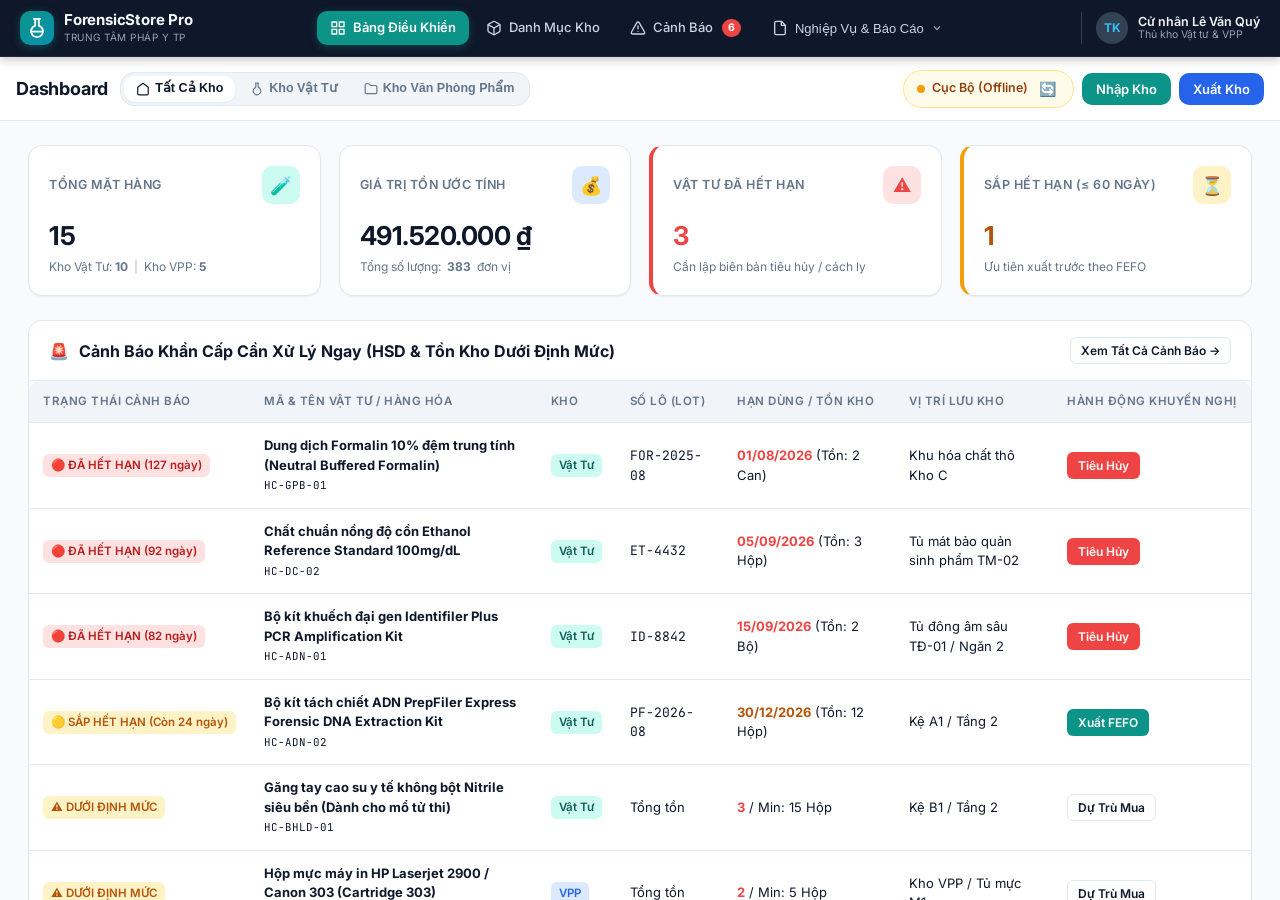
==== index.html @ a35d258b "Add files via upload" ====
<!DOCTYPE html>
<html lang="vi">
<head>
  <meta charset="UTF-8">
  <meta name="viewport" content="width=device-width, initial-scale=1.0, maximum-scale=1.0, user-scalable=no, viewport-fit=cover">
  <title>ForensicStore Pro - Quản Lý Kho Vật Tư & Kho Văn Phòng Phẩm | Trung Tâm Pháp Y</title>
  
  <!-- Google Fonts: Inter & JetBrains Mono -->
  <link rel="preconnect" href="https://fonts.googleapis.com">
  <link rel="preconnect" href="https://fonts.gstatic.com" crossorigin>
  <link href="https://fonts.googleapis.com/css2?family=Inter:wght@400;500;600;700&family=JetBrains+Mono:wght@400;500;600&display=swap" rel="stylesheet">
  
  <!-- Supabase Cloud SDK (Hỗ trợ đồng bộ đa thiết bị thời gian thực) -->
  <script src="https://cdn.jsdelivr.net/npm/@supabase/supabase-js@2"></script>

  <!-- CSS Stylesheet (Tự động nạp cả khi ở trong thư mục css/ hoặc để cùng cấp) -->
  <link rel="stylesheet" href="css/styles.css">
  <link rel="stylesheet" href="styles.css">
</head>
<body>

  <div class="app-container">
    <!-- SIDEBAR BACKDROP (MOBILE) -->
    <div class="sidebar-backdrop" id="sidebar-backdrop"></div>

    <!-- 1. TOP MASTER NAVIGATION BAR (HORIZONTAL PRO) -->
    <header class="master-topbar" id="master-topbar">
      <div class="topbar-inner">
        <!-- BRAND LOGO -->
        <div class="topbar-brand">
          <button type="button" class="mobile-menu-toggle" id="btn-toggle-sidebar" aria-label="Mở menu điều hướng">
            <svg width="22" height="22" viewBox="0 0 24 24" fill="none" stroke="currentColor" stroke-width="2.2" stroke-linecap="round" stroke-linejoin="round">
              <line x1="3" y1="12" x2="21" y2="12"></line>
              <line x1="3" y1="6" x2="21" y2="6"></line>
              <line x1="3" y1="18" x2="21" y2="18"></line>
            </svg>
          </button>
          <div class="topbar-logo-icon">
            <svg width="22" height="22" viewBox="0 0 24 24" fill="none" stroke="currentColor" stroke-width="2" stroke-linecap="round" stroke-linejoin="round">
              <path d="M10 2v7.31"></path>
              <path d="M14 9.3V1.99"></path>
              <path d="M8.5 2h7"></path>
              <path d="M14 9.3a6.5 6.5 0 1 1-4 0"></path>
              <path d="M5.52 16h12.96"></path>
            </svg>
          </div>
          <div class="topbar-brand-text">
            <h1>ForensicStore Pro</h1>
            <p>Trung Tâm Pháp Y TP</p>
          </div>
        </div>

        <!-- HORIZONTAL MAIN NAVIGATION WITH DROPDOWN -->
        <nav class="topbar-nav" id="app-sidebar">
          <div class="sidebar-header-mobile-only">
            <div class="sidebar-brand">
              <h1>ForensicStore Pro</h1>
              <p>Trung Tâm Pháp Y TP</p>
            </div>
            <button type="button" class="sidebar-close-btn" id="btn-close-sidebar" aria-label="Đóng menu">&times;</button>
          </div>

          <a class="nav-item active" data-view="dashboard">
            <svg width="16" height="16" viewBox="0 0 24 24" fill="none" stroke="currentColor" stroke-width="2" stroke-linecap="round" stroke-linejoin="round">
              <rect x="3" y="3" width="7" height="7"></rect>
              <rect x="14" y="3" width="7" height="7"></rect>
              <rect x="14" y="14" width="7" height="7"></rect>
              <rect x="3" y="14" width="7" height="7"></rect>
            </svg>
            <span>Bảng Điều Khiển</span>
          </a>

          <a class="nav-item" data-view="inventory">
            <svg width="16" height="16" viewBox="0 0 24 24" fill="none" stroke="currentColor" stroke-width="2" stroke-linecap="round" stroke-linejoin="round">
              <path d="M21 8a2 2 0 0 0-1-1.73l-7-4a2 2 0 0 0-2 0l-7 4A2 2 0 0 0 3 8v8a2 2 0 0 0 1 1.73l7 4a2 2 0 0 0 2 0l7-4A2 2 0 0 0 21 16Z"></path>
              <path d="m3.3 7 8.7 5 8.7-5"></path>
              <path d="M12 22V12"></path>
            </svg>
            <span>Danh Mục Kho</span>
          </a>

          <a class="nav-item" data-view="alerts">
            <svg width="16" height="16" viewBox="0 0 24 24" fill="none" stroke="currentColor" stroke-width="2" stroke-linecap="round" stroke-linejoin="round">
              <path d="m21.73 18-8-14a2 2 0 0 0-3.48 0l-8 14A2 2 0 0 0 4 21h16a2 2 0 0 0 1.73-3Z"></path>
              <line x1="12" y1="9" x2="12" y2="13"></line>
              <line x1="12" y1="17" x2="12.01" y2="17"></line>
            </svg>
            <span>Cảnh Báo</span>
            <span class="badge badge-danger" id="nav-alert-count">0</span>
          </a>

          <!-- DROPDOWN: NGHIỆP VỤ & BÁO CÁO -->
          <div class="nav-dropdown" id="nav-dropdown-more">
            <button type="button" class="nav-dropdown-toggle" id="btn-dropdown-more">
              <svg width="16" height="16" viewBox="0 0 24 24" fill="none" stroke="currentColor" stroke-width="2" stroke-linecap="round" stroke-linejoin="round">
                <path d="M14 2H6a2 2 0 0 0-2 2v16a2 2 0 0 0 2 2h12a2 2 0 0 0 2-2V8z"></path>
                <polyline points="14 2 14 8 20 8"></polyline>
              </svg>
              <span>Nghiệp Vụ & Báo Cáo</span>
              <svg width="12" height="12" viewBox="0 0 24 24" fill="none" stroke="currentColor" stroke-width="2.5" class="dropdown-chevron"><polyline points="6 9 12 15 18 9"></polyline></svg>
            </button>
            <div class="nav-dropdown-menu">
              <a class="nav-dropdown-item nav-item" data-view="transactions">
                <svg width="16" height="16" viewBox="0 0 24 24" fill="none" stroke="currentColor" stroke-width="2" stroke-linecap="round" stroke-linejoin="round">
                  <path d="M16 3h5v5"></path>
                  <path d="M8 3H3v5"></path>
                  <path d="M12 22v-8.3"></path>
                  <path d="M12 8V2"></path>
                  <path d="m21 3-7.5 7.5"></path>
                  <path d="m3 3 7.5 7.5"></path>
                </svg>
                <span>Lịch Sử Nhập / Xuất</span>
              </a>
              <a class="nav-dropdown-item nav-item" data-view="reports">
                <svg width="16" height="16" viewBox="0 0 24 24" fill="none" stroke="currentColor" stroke-width="2" stroke-linecap="round" stroke-linejoin="round">
                  <path d="M14 2H6a2 2 0 0 0-2 2v16a2 2 0 0 0 2 2h12a2 2 0 0 0 2-2V8z"></path>
                  <polyline points="14 2 14 8 20 8"></polyline>
                  <line x1="16" y1="13" x2="8" y2="13"></line>
                  <line x1="16" y1="17" x2="8" y2="17"></line>
                  <polyline points="10 9 9 9 8 9"></polyline>
                </svg>
                <span>Báo Cáo & In Thẻ Kho</span>
              </a>
              <div class="nav-dropdown-divider"></div>
              <a class="nav-dropdown-item nav-item" data-view="settings">
                <svg width="16" height="16" viewBox="0 0 24 24" fill="none" stroke="currentColor" stroke-width="2" stroke-linecap="round" stroke-linejoin="round">
                  <circle cx="12" cy="12" r="3"></circle>
                  <path d="M19.4 15a1.65 1.65 0 0 0 .33 1.82l.06.06a2 2 0 0 1 0 2.83 2 2 0 0 1-2.83 0l-.06-.06a1.65 1.65 0 0 0-1.82-.33 1.65 1.65 0 0 0-1 1.51V21a2 2 0 0 1-2 2 2 2 0 0 1-2-2v-.09A1.65 1.65 0 0 0 9 19.4a1.65 1.65 0 0 0-1.82.33l-.06.06a2 2 0 0 1-2.83 0 2 2 0 0 1 0-2.83l.06-.06a1.65 1.65 0 0 0 .33-1.82 1.65 1.65 0 0 0-1.51-1H3a2 2 0 0 1-2-2 2 2 0 0 1 2-2h.09A1.65 1.65 0 0 0 4.6 9a1.65 1.65 0 0 0-.33-1.82l-.06-.06a2 2 0 0 1 0-2.83 2 2 0 0 1 2.83 0l.06.06a1.65 1.65 0 0 0 1.82.33H9a1.65 1.65 0 0 0 1-1.51V3a2 2 0 0 1 2-2 2 2 0 0 1 2 2v.09a1.65 1.65 0 0 0 1 1.51 1.65 1.65 0 0 0 1.82-.33l.06-.06a2 2 0 0 1 2.83 0 2 2 0 0 1 0 2.83l-.06.06a1.65 1.65 0 0 0-.33 1.82V9a1.65 1.65 0 0 0 1.51 1H21a2 2 0 0 1 2 2 2 2 0 0 1-2 2h-.09a1.65 1.65 0 0 0-1.51 1z"></path>
                </svg>
                <span>Cài Đặt & CSDL</span>
              </a>
            </div>
          </div>
        </nav>

        <!-- USER PROFILE IN TOPBAR -->
        <div class="topbar-user-profile">
          <div class="user-avatar">TK</div>
          <div class="user-info">
            <div class="user-name" id="sidebar-user-name">Lê Văn Quý</div>
            <div class="user-role">Thủ kho Vật tư & VPP</div>
          </div>
        </div>
      </div>
    </header>

    <!-- 2. MAIN CONTENT WRAPPER -->
    <main class="main-wrapper">
      <!-- TOP ACTION BAR -->
      <header class="top-header">
        <div class="header-left">
          <div class="page-title-group">
            <h2 id="current-page-title">Dashboard</h2>
          </div>
        </div>

        <div class="warehouse-selector-tabs">
          <button class="wh-tab-btn active-all" id="wh-btn-all" data-wh="ALL">
            <svg width="14" height="14" viewBox="0 0 24 24" fill="none" stroke="currentColor" stroke-width="2"><path d="M3 9l9-7 9 7v11a2 2 0 0 1-2 2H5a2 2 0 0 1-2-2z"></path></svg>
            <span>Tất Cả Kho</span>
          </button>
          <button class="wh-tab-btn" id="wh-btn-chemical" data-wh="CHEMICAL">
            <svg width="14" height="14" viewBox="0 0 24 24" fill="none" stroke="currentColor" stroke-width="2"><path d="M10 2v7.31"></path><path d="M14 9.3V1.99"></path><path d="M8.5 2h7"></path><path d="M14 9.3a6.5 6.5 0 1 1-4 0"></path></svg>
            <span>Kho Vật Tư</span>
          </button>
          <button class="wh-tab-btn" id="wh-btn-office" data-wh="OFFICE">
            <svg width="14" height="14" viewBox="0 0 24 24" fill="none" stroke="currentColor" stroke-width="2"><path d="M4 20h16a2 2 0 0 0 2-2V8a2 2 0 0 0-2-2h-7.93a2 2 0 0 1-1.66-.9l-.82-1.2A2 2 0 0 0 7.93 3H4a2 2 0 0 0-2 2v13c0 1.1.9 2 2 2Z"></path></svg>
            <span>Kho Văn Phòng Phẩm</span>
          </button>
        </div>

        <div class="header-actions">
          <div class="cloud-status-badge status-offline" id="cloud-sync-status" title="Trạng thái kết nối đám mây (Click để đồng bộ ngay)">
            <span class="status-dot"></span>
            <span class="status-text" id="cloud-sync-text">Cục Bộ (Offline)</span>
            <button type="button" class="btn-sync-icon" id="btn-sync-now" title="Đồng bộ đám mây ngay">🔄</button>
          </div>
          <button class="btn btn-primary" id="btn-quick-stock-in">
            Nhập Kho
          </button>
          <button class="btn btn-secondary" id="btn-quick-stock-out">
            Xuất Kho
          </button>
        </div>
      </header>

      <!-- CONTENT BODY (SWITCHABLE VIEWS) -->
      <div class="content-body">

        <!-- 1. VIEW: DASHBOARD -->
        <section id="view-dashboard" class="view-panel">
          <!-- STATS GRID -->
          <div class="stats-grid">
            <div class="stat-card">
              <div class="stat-card-header">
                <span class="stat-card-title">Tổng Mặt Hàng</span>
                <div class="stat-icon teal">🧪</div>
              </div>
              <div class="stat-value" id="stat-total-items">0</div>
              <div class="stat-sub">
                <span>Kho Vật Tư: <strong id="stat-sub-chem">0</strong></span>
                <span style="opacity: 0.5;">|</span>
                <span>Kho VPP: <strong id="stat-sub-vpp">0</strong></span>
              </div>
            </div>

            <div class="stat-card">
              <div class="stat-card-header">
                <span class="stat-card-title">Giá Trị Tồn Ước Tính</span>
                <div class="stat-icon blue">💰</div>
              </div>
              <div class="stat-value" id="stat-total-value">0 đ</div>
              <div class="stat-sub">Tổng số lượng: <strong id="stat-total-qty">0</strong> đơn vị</div>
            </div>

            <div class="stat-card" style="border-left: 4px solid var(--danger);">
              <div class="stat-card-header">
                <span class="stat-card-title">Vật Tư Đã Hết Hạn</span>
                <div class="stat-icon red">⚠️</div>
              </div>
              <div class="stat-value" style="color: var(--danger);" id="stat-expired-count">0</div>
              <div class="stat-sub">Cần lập biên bản tiêu hủy / cách ly</div>
            </div>

            <div class="stat-card" style="border-left: 4px solid var(--warning);">
              <div class="stat-card-header">
                <span class="stat-card-title">Sắp Hết Hạn (&le; 60 ngày)</span>
                <div class="stat-icon amber">⏳</div>
              </div>
              <div class="stat-value" style="color: var(--warning-dark);" id="stat-expiring-count">0</div>
              <div class="stat-sub">Ưu tiên xuất trước theo FEFO</div>
            </div>
          </div>

          <!-- URGENT ALERTS SECTION -->
          <div class="card" id="dashboard-urgent-card">
            <div class="card-header">
              <h3 class="card-title">
                <span style="color: var(--danger);">🚨</span> Cảnh Báo Khẩn Cấp Cần Xử Lý Ngay (HSD & Tồn Kho Dưới Định Mức)
              </h3>
              <button class="btn btn-outline btn-sm" id="btn-view-all-alerts">Xem Tất Cả Cảnh Báo &rarr;</button>
            </div>
            <div class="card-body" style="padding: 0;">
              <div class="table-responsive">
                <table class="data-table">
                  <thead>
                    <tr>
                      <th>Trạng Thái Cảnh Báo</th>
                      <th>Mã & Tên Vật Tư / Hàng Hóa</th>
                      <th>Kho</th>
                      <th>Số Lô (Lot)</th>
                      <th>Hạn Dùng / Tồn Kho</th>
                      <th>Vị Trí Lưu Kho</th>
                      <th>Hành Động Khuyến Nghị</th>
                    </tr>
                  </thead>
                  <tbody id="dashboard-urgent-tbody">
                    <!-- Dynamic Urgent Items -->
                  </tbody>
                </table>
              </div>
            </div>
          </div>

          <!-- RECENT TRANSACTIONS & QUICK SHORTCUTS -->
          <div class="card">
            <div class="card-header">
              <h3 class="card-title">
                <span>📋</span> Giao Dịch Nhập / Xuất Gần Đây
              </h3>
              <button class="btn btn-outline btn-sm" id="btn-view-all-transactions">Xem Toàn Bộ Sổ Giao Dịch &rarr;</button>
            </div>
            <div class="card-body" style="padding: 0;">
              <div class="table-responsive">
                <table class="data-table">
                  <thead>
                    <tr>
                      <th>Số Phiếu</th>
                      <th>Loại</th>
                      <th>Ngày Thực Hiện</th>
                      <th>Kho</th>
                      <th>Đơn Vị Nhận / NCC</th>
                      <th>Mục Đích / Số Vụ Án</th>
                      <th class="text-right">Tổng Tiền</th>
                      <th class="text-center">Thao Tác</th>
                    </tr>
                  </thead>
                  <tbody id="dashboard-recent-tbody">
                    <!-- Dynamic Recent Transactions -->
                  </tbody>
                </table>
              </div>
            </div>
          </div>
        </section>

        <!-- 2. VIEW: INVENTORY MASTER CATALOG -->
        <section id="view-inventory" class="view-panel" style="display: none;">
          <div class="card">
            <div class="card-header">
              <div class="toolbar-left">
                <div class="search-box">
                  <span class="search-icon">🔍</span>
                  <input type="text" id="inventory-search" placeholder="Tìm theo tên vật tư, mã hàng hóa, số Lô, CAS...">
                </div>
                <select class="form-control" id="inventory-cat-filter">
                  <option value="ALL">-- Tất cả Phân loại --</option>
                </select>
                <select class="form-control" id="inventory-status-filter">
                  <option value="ALL">-- Tất cả Trạng thái --</option>
                  <option value="NORMAL">Bình thường</option>
                  <option value="EXPIRING">Sắp hết hạn (&le; 60 ngày)</option>
                  <option value="EXPIRED">Đã hết hạn</option>
                  <option value="LOW_STOCK">Dưới định mức tồn</option>
                </select>
              </div>
              <div class="toolbar-right">
                <button class="btn btn-primary" id="btn-add-item">
                  <svg width="16" height="16" viewBox="0 0 24 24" fill="none" stroke="currentColor" stroke-width="2"><line x1="12" y1="5" x2="12" y2="19"></line><line x1="5" y1="12" x2="19" y2="12"></line></svg>
                  + Thêm Mặt Hàng Mới
                </button>
              </div>
            </div>
            <div class="card-body" style="padding: 0;">
              <div class="table-responsive">
                <table class="data-table" id="inventory-table">
                  <thead>
                    <tr>
                      <th style="width: 4%;">STT</th>
                      <th style="width: 10%;">Mã VT</th>
                      <th style="width: 25%;">Tên Vật Tư / Hàng Hóa / Quy Cách</th>
                      <th style="width: 12%;">Phân Loại & Độc Hại</th>
                      <th style="width: 14%;">Điều Kiện Bảo Quản & Vị Trí</th>
                      <th style="width: 18%;">Chi Tiết Lô & Hạn Dùng</th>
                      <th style="width: 9%;" class="text-right">Tổng Tồn</th>
                      <th style="width: 8%;" class="text-center">Thao Tác</th>
                    </tr>
                  </thead>
                  <tbody id="inventory-tbody">
                    <!-- Dynamic Inventory rows -->
                  </tbody>
                </table>
              </div>
            </div>
          </div>
        </section>

        <!-- 3. VIEW: TRANSACTIONS (NHẬP / XUẤT) -->
        <section id="view-transactions" class="view-panel" style="display: none;">
          <div class="card">
            <div class="card-header">
              <div class="toolbar-left">
                <div class="search-box">
                  <span class="search-icon">🔍</span>
                  <input type="text" id="transactions-search" placeholder="Tìm theo số phiếu, tên khoa phòng, vụ án, người nhận...">
                </div>
                <select class="form-control" id="transactions-type-filter">
                  <option value="ALL">-- Tất cả Loại Phiếu --</option>
                  <option value="IN">Phiếu Nhập Kho (+)</option>
                  <option value="OUT">Phiếu Xuất Kho (-)</option>
                </select>
              </div>
              <div class="toolbar-right">
                <button class="btn btn-primary" id="btn-create-stock-in">+ Lập Phiếu Nhập Kho</button>
                <button class="btn btn-secondary" id="btn-create-stock-out">- Lập Phiếu Xuất Kho</button>
              </div>
            </div>
            <div class="card-body" style="padding: 0;">
              <div class="table-responsive">
                <table class="data-table">
                  <thead>
                    <tr>
                      <th>Số Chứng Từ</th>
                      <th>Loại Phiếu</th>
                      <th>Ngày Tháng</th>
                      <th>Kho</th>
                      <th>Đối Tác / Khoa Phòng Nhận</th>
                      <th>Diễn Giải / Vụ Án Giám Định</th>
                      <th>Người Giao / Nhận</th>
                      <th class="text-right">Tổng Tiền</th>
                      <th class="text-center">In / Thao Tác</th>
                    </tr>
                  </thead>
                  <tbody id="transactions-tbody">
                    <!-- Dynamic Transactions rows -->
                  </tbody>
                </table>
              </div>
            </div>
          </div>
        </section>

        <!-- 4. VIEW: ALERTS CENTER (CẢNH BÁO HSD & TỒN KHO) -->
        <section id="view-alerts" class="view-panel" style="display: none;">
          <div class="tab-nav">
            <button class="tab-btn active" data-alert-tab="expired">
              🔴 Vật Tư Đã Hết Hạn (<span id="alert-tab-count-expired">0</span>)
            </button>
            <button class="tab-btn" data-alert-tab="expiring">
              🟡 Sắp Hết Hạn Trong 60 Ngày (<span id="alert-tab-count-expiring">0</span>)
            </button>
            <button class="tab-btn" data-alert-tab="lowstock">
              ⚠️ Tồn Kho Dưới Định Mức (<span id="alert-tab-count-lowstock">0</span>)
            </button>
          </div>

          <div id="alert-tab-content-expired" class="alert-subpanel">
            <div class="card" style="border-top: 4px solid var(--danger);">
              <div class="card-header">
                <h3 class="card-title" style="color: var(--danger-dark);">
                  Danh Sách Vật Tư & Hàng Hóa ĐÃ QUÁ HẠN SỬ DỤNG
                </h3>
                <p style="font-size: 12.5px; color: var(--text-muted);">Tuyệt đối không dùng cho công tác giám định pháp y để tránh sai lệch kết quả. Cần cách ly và làm thủ tục tiêu hủy.</p>
              </div>
              <div class="card-body" style="padding: 0;">
                <div class="table-responsive">
                  <table class="data-table">
                    <thead>
                      <tr>
                        <th>Mã & Tên Vật Tư</th>
                        <th>Số Lô (Lot)</th>
                        <th>Hạn Sử Dụng</th>
                        <th>Quá Hạn</th>
                        <th class="text-right">Số Lượng</th>
                        <th>Vị Trí Bảo Quản</th>
                        <th>Biện Pháp Xử Lý</th>
                      </tr>
                    </thead>
                    <tbody id="alerts-expired-tbody"></tbody>
                  </table>
                </div>
              </div>
            </div>
          </div>

          <div id="alert-tab-content-expiring" class="alert-subpanel" style="display: none;">
            <div class="card" style="border-top: 4px solid var(--warning);">
              <div class="card-header">
                <h3 class="card-title" style="color: var(--warning-dark);">
                  Vật Tư & Hàng Hóa GẦN HẾT HẠN (Còn dưới 60 ngày)
                </h3>
                <p style="font-size: 12.5px; color: var(--text-muted);">Hệ thống khuyến nghị áp dụng phương pháp FEFO (First Expired, First Out) ưu tiên xuất cho các vụ án cần thực hiện ngay.</p>
              </div>
              <div class="card-body" style="padding: 0;">
                <div class="table-responsive">
                  <table class="data-table">
                    <thead>
                      <tr>
                        <th>Mã & Tên Vật Tư</th>
                        <th>Số Lô (Lot)</th>
                        <th>Hạn Sử Dụng</th>
                        <th>Thời Gian Còn Lại</th>
                        <th class="text-right">Số Lượng Còn</th>
                        <th>Đề Xuất FEFO</th>
                      </tr>
                    </thead>
                    <tbody id="alerts-expiring-tbody"></tbody>
                  </table>
                </div>
              </div>
            </div>
          </div>

          <div id="alert-tab-content-lowstock" class="alert-subpanel" style="display: none;">
            <div class="card" style="border-top: 4px solid var(--secondary);">
              <div class="card-header">
                <h3 class="card-title">
                  Vật Tư DƯỚI ĐỊNH MỨC TỒN AN TOÀN (Cần Mua Sắm Bổ Sung)
                </h3>
                <p style="font-size: 12.5px; color: var(--text-muted);">Danh sách mặt hàng cần đưa vào danh mục dự trù mua sắm định kỳ gửi Phòng Kế hoạch - Tài chính.</p>
              </div>
              <div class="card-body" style="padding: 0;">
                <div class="table-responsive">
                  <table class="data-table">
                    <thead>
                      <tr>
                        <th>Mã & Tên Vật Tư / Hàng Hóa</th>
                        <th>Kho</th>
                        <th class="text-right">Tồn Thực Tế</th>
                        <th class="text-right">Định Mức Tối Thiểu</th>
                        <th class="text-right">Số Lượng Thiếu Hụt</th>
                        <th>Đơn Vị Tính</th>
                        <th>Trạng Thái</th>
                      </tr>
                    </thead>
                    <tbody id="alerts-lowstock-tbody"></tbody>
                  </table>
                </div>
              </div>
            </div>
          </div>
        </section>

        <!-- 5. VIEW: REPORTS & STOCK CARD -->
        <section id="view-reports" class="view-panel" style="display: none;">
          <!-- REPORT SUB-NAVIGATION TABS -->
          <div class="view-subnav" style="display: flex; gap: 8px; margin-bottom: 16px; border-bottom: 2px solid var(--border); padding-bottom: 8px; flex-wrap: wrap;">
            <button type="button" class="btn btn-sm btn-primary report-tab-btn active" data-report-tab="xnt" id="tab-btn-report-xnt">
              📊 Báo Cáo Xuất - Nhập - Tồn
            </button>
            <button type="button" class="btn btn-sm btn-outline report-tab-btn" data-report-tab="monthly-out" id="tab-btn-report-out">
              📤 Báo Cáo Xuất Kho / Cấp Phát Khoa Phòng Theo Tháng
            </button>
            <button type="button" class="btn btn-sm btn-outline report-tab-btn" data-report-tab="monthly-in" id="tab-btn-report-in">
              📥 Báo Cáo Bảng Kê Nhập Kho Theo Tháng
            </button>
          </div>

          <!-- TAB 1: BÁO CÁO XUẤT - NHẬP - TỒN -->
          <div class="report-tab-content" id="report-content-xnt">
            <div class="card">
              <div class="card-header" style="display: flex; flex-wrap: wrap; gap: 12px; justify-content: space-between; align-items: center;">
                <h3 class="card-title">📊 Báo Cáo Tổng Hợp Xuất - Nhập - Tồn Kho</h3>
                <div class="toolbar-right" style="display: flex; flex-wrap: wrap; gap: 8px; align-items: center;">
                  <div style="display: flex; align-items: center; gap: 6px;">
                    <label style="font-size: 12.5px; font-weight: 600;">Từ ngày:</label>
                    <input type="date" class="form-control" id="report-from-date" style="min-width: 130px;">
                    <label style="font-size: 12.5px; font-weight: 600;">Đến ngày:</label>
                    <input type="date" class="form-control" id="report-to-date" style="min-width: 130px;">
                    <button class="btn btn-outline btn-sm" id="btn-filter-report">🔍 Lọc</button>
                  </div>
                  <button class="btn btn-primary btn-sm" id="btn-print-inventory-report">🖨️ In Báo Cáo A4</button>
                  <button class="btn btn-outline btn-sm" id="btn-export-inventory-excel">📥 Xuất Excel</button>
                </div>
              </div>
              <div class="card-body" style="padding: 0;">
                <div class="table-responsive">
                  <table class="data-table" id="report-xnt-table">
                    <thead>
                      <tr>
                        <th>STT</th>
                        <th>Mã VT</th>
                        <th>Tên Vật Tư / Hàng Hóa</th>
                        <th class="text-center">ĐVT</th>
                        <th class="text-right">Tồn Đầu Kỳ</th>
                        <th class="text-right">Nhập Trong Kỳ</th>
                        <th class="text-right">Xuất Trong Kỳ</th>
                        <th class="text-right font-bold">Tồn Cuối Kỳ</th>
                        <th class="text-right">Đơn Giá TB</th>
                        <th class="text-right font-bold">Thành Tiền Cuối</th>
                      </tr>
                    </thead>
                    <tbody id="report-xnt-tbody"></tbody>
                  </table>
                </div>
              </div>
            </div>

            <!-- DEPARTMENT USAGE BREAKDOWN -->
            <div class="card" style="margin-top: 20px;">
              <div class="card-header" style="display: flex; justify-content: space-between; align-items: center;">
                <h3 class="card-title">🏢 Thống Kê Tổng Quát Cấp Phát Theo Khoa / Phòng</h3>
                <button class="btn btn-outline btn-sm" id="btn-export-dept-excel">📥 Xuất Excel</button>
              </div>
              <div class="card-body" style="padding: 0;">
                <div class="table-responsive">
                  <table class="data-table">
                    <thead>
                      <tr>
                        <th>STT</th>
                        <th>Tên Khoa / Phòng Ban Thụ Hưởng</th>
                        <th>Mã Khoa</th>
                        <th>Số Lượt Xuất</th>
                        <th>Các Hạng Mục Chủ Yếu</th>
                        <th class="text-right font-bold">Tổng Giá Trị Đã Cấp Phát</th>
                      </tr>
                    </thead>
                    <tbody id="report-dept-tbody"></tbody>
                  </table>
                </div>
              </div>
            </div>
          </div>

          <!-- TAB 2: BÁO CÁO XUẤT KHO / CẤP PHÁT KHOA PHÒNG THEO THÁNG -->
          <div class="report-tab-content" id="report-content-monthly-out" style="display: none;">
            <div class="card">
              <div class="card-header" style="display: flex; flex-wrap: wrap; gap: 12px; justify-content: space-between; align-items: center;">
                <div>
                  <h3 class="card-title">📤 Báo Cáo Tổng Hợp Cấp Phát Vật Tư & VPP Cho Khoa / Phòng Theo Tháng</h3>
                  <p style="font-size: 12px; color: var(--text-muted); margin-top: 3px;">Tổng hợp số lượng vật tư / văn phòng phẩm từng Khoa/Phòng đã nhận trong tháng theo chuẩn mẫu Phiếu Xuất.</p>
                </div>
                <div class="toolbar-right" style="display: flex; flex-wrap: wrap; gap: 8px; align-items: center;">
                  <button class="btn btn-primary btn-sm" id="btn-print-monthly-out">🖨️ In Báo Cáo Cấp Phát A4</button>
                  <button class="btn btn-outline btn-sm" id="btn-export-monthly-out-excel">📥 Xuất File Excel</button>
                </div>
              </div>
              <div class="card-body" style="background: var(--bg-alt); border-bottom: 1px solid var(--border); padding: 12px 16px;">
                <div style="display: flex; flex-wrap: wrap; gap: 12px; align-items: center;">
                  <div style="display: flex; align-items: center; gap: 6px;">
                    <label style="font-size: 12.5px; font-weight: 700; color: var(--text-main);">Khoa / Phòng Nhận:</label>
                    <select class="form-control" id="report-out-department" style="min-width: 220px; font-weight: 600;">
                      <option value="ALL">-- Tất Cả Khoa / Phòng Ban --</option>
                    </select>
                  </div>
                  <div style="display: flex; align-items: center; gap: 6px;">
                    <label style="font-size: 12.5px; font-weight: 700; color: var(--text-main);">Chọn Tháng:</label>
                    <input type="month" class="form-control" id="report-out-month" style="width: 150px; font-weight: 600;">
                  </div>
                  <div style="display: flex; align-items: center; gap: 6px;">
                    <label style="font-size: 12px; color: var(--text-muted);">Hoặc từ:</label>
                    <input type="date" class="form-control" id="report-out-from-date" style="width: 130px;">
                    <label style="font-size: 12px; color: var(--text-muted);">đến:</label>
                    <input type="date" class="form-control" id="report-out-to-date" style="width: 130px;">
                  </div>
                  <button class="btn btn-primary btn-sm" id="btn-filter-monthly-out" style="padding: 6px 16px;">🔍 Xem Báo Cáo</button>
                </div>
              </div>
              <div class="card-body" style="padding: 0;">
                <div class="table-responsive">
                  <table class="data-table" id="table-monthly-out-report">
                    <thead>
                      <tr>
                        <th style="width: 6%; text-align: center;">STT</th>
                        <th style="width: 36%;">Tên Vật Tư / Hàng Hóa</th>
                        <th style="width: 10%; text-align: center;">ĐVT</th>
                        <th style="width: 14%; text-align: center;">Tổng Số Lượng Nhận</th>
                        <th style="width: 16%;">Khoa / Phòng Nhận</th>
                        <th style="width: 18%;">Chi Tiết Đợt Nhận / Ghi Chú</th>
                      </tr>
                    </thead>
                    <tbody id="report-monthly-out-tbody">
                      <!-- Dynamic rows -->
                    </tbody>
                  </table>
                </div>
              </div>
            </div>
          </div>

          <!-- TAB 3: BÁO CÁO BẢNG KÊ CHI TIẾT HÀNG NHẬP KHO THEO THÁNG -->
          <div class="report-tab-content" id="report-content-monthly-in" style="display: none;">
            <div class="card">
              <div class="card-header" style="display: flex; flex-wrap: wrap; gap: 12px; justify-content: space-between; align-items: center;">
                <div>
                  <h3 class="card-title">📥 Báo Cáo Bảng Kê Chi Tiết Hàng Hóa Nhập Kho Theo Tháng</h3>
                  <p style="font-size: 12px; color: var(--text-muted); margin-top: 3px;">Liệt kê chi tiết toàn bộ các mặt hàng đã nhập trong tháng, số hóa đơn, ngày nhập, nhà cung cấp theo chuẩn Phiếu Nhập.</p>
                </div>
                <div class="toolbar-right" style="display: flex; flex-wrap: wrap; gap: 8px; align-items: center;">
                  <button class="btn btn-primary btn-sm" id="btn-print-monthly-in">🖨️ In Báo Cáo Nhập A4</button>
                  <button class="btn btn-outline btn-sm" id="btn-export-monthly-in-excel">📥 Xuất File Excel</button>
                </div>
              </div>
              <div class="card-body" style="background: var(--bg-alt); border-bottom: 1px solid var(--border); padding: 12px 16px;">
                <div style="display: flex; flex-wrap: wrap; gap: 12px; align-items: center;">
                  <div style="display: flex; align-items: center; gap: 6px;">
                    <label style="font-size: 12.5px; font-weight: 700; color: var(--text-main);">Chọn Tháng:</label>
                    <input type="month" class="form-control" id="report-in-month" style="width: 150px; font-weight: 600;">
                  </div>
                  <div style="display: flex; align-items: center; gap: 6px;">
                    <label style="font-size: 12px; color: var(--text-muted);">Hoặc từ:</label>
                    <input type="date" class="form-control" id="report-in-from-date" style="width: 130px;">
                    <label style="font-size: 12px; color: var(--text-muted);">đến:</label>
                    <input type="date" class="form-control" id="report-in-to-date" style="width: 130px;">
                  </div>
                  <div style="display: flex; align-items: center; gap: 6px;">
                    <label style="font-size: 12.5px; font-weight: 700; color: var(--text-main);">Nhà Cung Cấp:</label>
                    <input type="text" class="form-control" id="report-in-supplier" placeholder="Tất cả hoặc gõ tìm NCC..." style="width: 180px;">
                  </div>
                  <button class="btn btn-primary btn-sm" id="btn-filter-monthly-in" style="padding: 6px 16px;">🔍 Xem Bảng Kê</button>
                </div>
              </div>
              <div class="card-body" style="padding: 0;">
                <div class="table-responsive">
                  <table class="data-table" id="table-monthly-in-report">
                    <thead>
                      <tr>
                        <th style="width: 5%; text-align: center;">STT</th>
                        <th style="width: 10%;">Ngày Nhập</th>
                        <th style="width: 11%;">Số Phiếu / Số HĐ</th>
                        <th style="width: 14%;">Nhà Cung Cấp</th>
                        <th style="width: 23%;">Tên Mặt Hàng / Vật Tư</th>
                        <th style="width: 11%;">Số Lô / HSD</th>
                        <th style="width: 6%; text-align: center;">ĐVT</th>
                        <th style="width: 6%; text-align: center;">Số Lượng</th>
                        <th style="width: 7%; text-align: right;">Đơn Giá</th>
                        <th style="width: 7%; text-align: right;">Thành Tiền</th>
                      </tr>
                    </thead>
                    <tbody id="report-monthly-in-tbody">
                      <!-- Dynamic rows -->
                    </tbody>
                  </table>
                </div>
              </div>
            </div>
          </div>
        </section>

        <!-- 6. VIEW: SETTINGS & DATABASE BACKUP -->
        <section id="view-settings" class="view-panel" style="display: none;">
          <div class="form-grid">
            <!-- AGENCY SETTINGS -->
            <div class="card">
              <div class="card-header">
                <h3 class="card-title">🏛️ Thông Tin Cơ Quan & Cán Bộ Phụ Trách</h3>
              </div>
              <div class="card-body">
                <form id="form-settings" class="form-grid" style="grid-template-columns: 1fr; gap: 14px;">
                  <div class="form-group">
                    <label class="form-label">Cơ quan chủ quản cấp trên:</label>
                    <input type="text" class="form-control" id="set-parent-org" value="SỞ Y TẾ THÀNH PHỐ HỒ CHÍ MINH">
                  </div>
                  <div class="form-group">
                    <label class="form-label">Tên Cơ quan / Đơn vị:</label>
                    <input type="text" class="form-control" id="set-org-name">
                  </div>
                  <div class="form-group">
                    <label class="form-label">Địa chỉ trụ sở:</label>
                    <input type="text" class="form-control" id="set-org-address">
                  </div>
                  <div class="form-group">
                    <label class="form-label">Số điện thoại liên hệ:</label>
                    <input type="text" class="form-control" id="set-org-phone">
                  </div>
                  <div class="form-grid" style="gap: 12px;">
                    <div class="form-group">
                      <label class="form-label">Họ tên Thủ kho:</label>
                      <input type="text" class="form-control" id="set-storekeeper" value="Cử nhân Lê Văn Quý">
                    </div>
                    <div class="form-group">
                      <label class="form-label">Trưởng phòng Tổ chức - Hành chính - Quản trị:</label>
                      <input type="text" class="form-control" id="set-head-admin" placeholder="Để trống để ký và ghi tay">
                    </div>
                  </div>
                  <div class="form-group">
                    <label class="form-label">Giám đốc Trung tâm Pháp y:</label>
                    <input type="text" class="form-control" id="set-manager-name" placeholder="Để trống để ký và ghi tay">
                  </div>
                  <button type="submit" class="btn btn-primary" style="margin-top: 8px;">💾 Lưu Thông Tin Cơ Quan</button>
                </form>
              </div>
            </div>

            <!-- BACKUP & RESTORE DATABASE -->
            <div class="card">
              <div class="card-header">
                <h3 class="card-title">🛡️ Sao Lưu & An Toàn Cơ Sở Dữ Liệu</h3>
              </div>
              <div class="card-body" style="display: flex; flex-direction: column; gap: 20px;">
                <div style="background: var(--bg-alt); padding: 16px; border-radius: var(--radius-md); border: 1px solid var(--border);">
                  <h4 style="font-size: 14px; font-weight: 700; margin-bottom: 6px;">📥 Sao Lưu Dữ Liệu Ra File (Backup JSON)</h4>
                  <p style="font-size: 12.5px; color: var(--text-muted); margin-bottom: 12px;">
                    Tải về toàn bộ cơ sở dữ liệu kho, danh mục, số lô, lịch sử nhập xuất để lưu trữ định kỳ hoặc chuyển sang máy tính khác.
                  </p>
                  <button class="btn btn-primary" id="btn-export-backup-json">
                    💾 Tải File Sao Lưu (.json)
                  </button>
                </div>

                <div style="background: var(--bg-alt); padding: 16px; border-radius: var(--radius-md); border: 1px solid var(--border);">
                  <h4 style="font-size: 14px; font-weight: 700; margin-bottom: 6px;">📤 Khôi Phục Dữ Liệu Từ File (Restore JSON)</h4>
                  <p style="font-size: 12.5px; color: var(--text-muted); margin-bottom: 12px;">
                    Chọn file sao lưu `.json` đã lưu trước đó để phục hồi lại toàn bộ cơ sở dữ liệu.
                  </p>
                  <input type="file" id="file-restore-db" accept=".json" style="display: none;">
                  <button class="btn btn-outline" id="btn-trigger-restore">
                    📂 Chọn File Khôi Phục
                  </button>
                </div>

                <div style="border-top: 1px dashed var(--border); padding-top: 16px;">
                  <h4 style="font-size: 14px; font-weight: 700; color: var(--danger); margin-bottom: 6px;">⚠️ Khôi Phục Dữ Liệu Mẫu Pháp Y Gốc</h4>
                  <p style="font-size: 12px; color: var(--text-muted); margin-bottom: 10px;">
                    Nạp lại bộ dữ liệu mẫu chuẩn ngành Pháp y (Kit ADN, que test ma túy, Formalin, VPP...).
                  </p>
                  <button class="btn btn-danger btn-sm" id="btn-reset-sample-data">
                    🔄 Nạp Lại Dữ Liệu Mẫu
                  </button>
                </div>
              </div>
            </div>

            <!-- CLOUD DATABASE (SUPABASE) CONFIG -->
            <div class="card col-span-2">
              <div class="card-header" style="display: flex; justify-content: space-between; align-items: center;">
                <h3 class="card-title">☁️ Kết Nối Cơ Sở Dữ Liệu Đám Mây (Supabase Cloud Sync)</h3>
                <span class="cloud-status-badge status-offline" id="settings-cloud-badge">
                  <span class="status-dot"></span>
                  <span class="status-text">Chế độ Cục bộ (Offline)</span>
                </span>
              </div>
              <div class="card-body" style="display: flex; flex-direction: column; gap: 16px;">
                <p style="font-size: 13px; color: var(--text-muted); line-height: 1.5; margin: 0;">
                  Khi kết nối Đám mây Supabase (miễn phí), mọi thao tác lập phiếu, nhập/xuất kho từ máy tính cơ quan, máy ở nhà hoặc điện thoại sẽ được tự động đồng bộ tức thì theo thời gian thực mà không cần copy file thủ công.
                </p>

                <!-- QUICK SYNC PASTE BOX FOR MOBILE & OTHER DEVICES -->
                <div style="background: #f0fdf4; border: 1.5px dashed #10b981; border-radius: 8px; padding: 14px; display: flex; flex-direction: column; gap: 8px;">
                  <div style="font-weight: 700; font-size: 13.5px; color: #065f46; display: flex; align-items: center; gap: 6px;">
                    <span>⚡ KẾT NỐI NHANH 1-CHẠM (Dành Cho Điện Thoại / Máy Mới):</span>
                  </div>
                  <div style="font-size: 12px; color: #047857;">
                    Dán toàn bộ đường link chia sẻ từ máy tính gửi qua Zalo vào ô bên dưới rồi bấm <strong>"Kích Hoạt Ngay"</strong>:
                  </div>
                  <div style="display: flex; gap: 8px;">
                    <input type="text" class="form-control" id="input-quick-sync-token" placeholder="VD: https://app-nhap-kho-uozl.vercel.app/?cloud=..." style="flex: 1; font-size: 13px;">
                    <button type="button" class="btn btn-primary btn-sm" id="btn-apply-quick-sync" style="white-space: nowrap; padding: 0 18px; font-weight: 700;">🚀 Kích Hoạt Ngay</button>
                  </div>
                </div>

                <div class="cloud-config-box">
                  <div class="form-grid" style="gap: 14px;">
                    <div class="form-group">
                      <label class="form-label"><strong>1. Supabase Project URL:</strong></label>
                      <input type="url" class="form-control font-mono" id="set-supabase-url" placeholder="VD: https://xyzcompany.supabase.co">
                    </div>
                    <div class="form-group">
                      <label class="form-label"><strong>2. Supabase Anon / Public API Key:</strong></label>
                      <input type="password" class="form-control font-mono" id="set-supabase-key" placeholder="VD: eyJhbGciOiJIUzI1NiIsInR5cCI6IkpXVCJ9...">
                    </div>
                  </div>

                  <div style="display: flex; flex-wrap: wrap; gap: 10px; align-items: center; justify-content: space-between; margin-top: 4px;">
                    <label style="display: flex; align-items: center; gap: 8px; font-size: 13px; font-weight: 600; cursor: pointer;">
                      <input type="checkbox" id="set-supabase-autosync" checked style="width: 17px; height: 17px; accent-color: var(--primary);">
                      Tự động đồng bộ thời gian thực mỗi khi có thay đổi
                    </label>

                    <div style="display: flex; gap: 8px; flex-wrap: wrap;">
                      <button type="button" class="btn btn-outline btn-sm" id="btn-test-supabase">
                        🔌 Kiểm Tra Kết Nối
                      </button>
                      <button type="button" class="btn btn-primary btn-sm" id="btn-save-supabase">
                        💾 Lưu & Bật Đám Mây
                      </button>
                      <button type="button" class="btn btn-secondary btn-sm" id="btn-push-supabase" title="Đẩy toàn bộ dữ liệu máy này lên đám mây">
                        📤 Đẩy Lên Đám Mây (Upload)
                      </button>
                      <button type="button" class="btn btn-outline btn-sm" id="btn-pull-supabase" title="Kéo dữ liệu mới nhất từ đám mây về máy này">
                        📥 Kéo Về Máy (Download)
                      </button>
                      <button type="button" class="btn btn-outline btn-sm" id="btn-share-phone-qr" style="border-color: var(--primary); color: var(--primary-dark); font-weight: 700;">
                        📱 Chia Sẻ Cho Điện Thoại (QR Code)
                      </button>
                    </div>
                  </div>
                </div>

                <!-- SUPABASE QUICK SETUP INSTRUCTIONS -->
                <details class="cloud-guide-details">
                  <summary style="font-weight: 700; color: var(--primary-dark); cursor: pointer; user-select: none;">
                    📖 Hướng dẫn 3 bước tạo Database Supabase miễn phí (chỉ mất 2 phút)
                  </summary>
                  <div style="margin-top: 12px; font-size: 12.5px; line-height: 1.6; color: var(--text-main);">
                    <p><strong>Bước 1:</strong> Truy cập <strong><a href="https://supabase.com" target="_blank" style="color: var(--primary); text-decoration: underline;">supabase.com</a></strong> ➡️ Đăng nhập bằng Google hoặc GitHub ➡️ Bấm <strong>"New project"</strong> (Đặt tên ví dụ: <code>kho-phap-y</code>).</p>
                    <p><strong>Bước 2:</strong> Vào mục <strong>SQL Editor</strong> ở menu bên trái của Supabase, dán đoạn mã sau vào rồi nhấn nút <strong>Run</strong>:</p>
                    <pre class="cloud-sql-code">-- Tạo bảng lưu trữ cơ sở dữ liệu kho Pháp Y
CREATE TABLE IF NOT EXISTS public.forensic_inventory (
  id TEXT PRIMARY KEY,
  data JSONB NOT NULL,
  updated_at TIMESTAMPTZ DEFAULT NOW()
);

-- Cho phép ứng dụng đọc/ghi dữ liệu
ALTER TABLE public.forensic_inventory ENABLE ROW LEVEL SECURITY;
CREATE POLICY "Allow public read/write" ON public.forensic_inventory
  FOR ALL USING (true) WITH CHECK (true);</pre>
                    <p><strong>Bước 3:</strong> Vào mục <strong>Project Settings</strong> ➡️ <strong>API</strong> ➡️ Sao chép <strong>Project URL</strong> và <strong>anon / public key</strong> dán vào 2 ô ở trên, bấm <strong>"Lưu & Bật Đám Mây"</strong> ➡️ Bấm <strong>"Chia Sẻ Cho Điện Thoại (QR Code)"</strong> để quét trên điện thoại là xong!</p>
                  </div>
                </details>
              </div>
            </div>

            <!-- ITEM CODES CATALOG MANAGEMENT -->
            <div class="card col-span-2">
              <div class="card-header" style="display: flex; justify-content: space-between; align-items: center;">
                <h3 class="card-title">📋 Quản Lý Danh Mục Mã Hàng Hóa Chuẩn (175+ Mã Excel)</h3>
                <span class="badge badge-success" id="catalog-count-badge" style="font-size: 12px; padding: 4px 10px;">175 Mã chuẩn</span>
              </div>
              <div class="card-body" style="display: flex; flex-direction: column; gap: 14px;">
                <p style="font-size: 13px; color: var(--text-muted); margin: 0; line-height: 1.5;">
                  Danh mục mã hàng hóa cố định được tích hợp từ file <code>Danh_Muc_Ma_Vat_Tu_Va_Hang_Hoa.xlsx</code>. Hệ thống sẽ tự động gợi ý mã và tên khi bạn tạo mới hoặc nhập kho, đồng thời cho phép bạn thêm các mã hàng hóa mới phát sinh.
                </p>
                <div style="display: flex; gap: 10px; flex-wrap: wrap;">
                  <button type="button" class="btn btn-primary" id="btn-open-catalog-manager">
                    🔍 Tra Cứu & Xem Toàn Bộ Danh Mục Mã
                  </button>
                  <button type="button" class="btn btn-secondary" id="btn-add-new-catalog-code">
                    ➕ Thêm Mã Hàng Hóa Mới Vào Danh Mục
                  </button>
                </div>
              </div>
            </div>
          </div>
        </section>

      </div>
    </main>
  </div>

  <!-- ==================== MODALS ==================== -->

  <!-- 1. MODAL: THÊM / SỬA MẶT HÀNG -->
  <div class="modal-overlay" id="modal-item">
    <div class="modal-container modal-lg">
      <div class="modal-header">
        <h3 id="modal-item-title">Thêm Mặt Hàng / Vật Tư Mới</h3>
        <button class="btn btn-outline btn-icon" id="btn-close-item-modal">&times;</button>
      </div>
      <form id="form-item">
        <div class="modal-body">
          <input type="hidden" id="item-id">
          <div class="form-grid-3">
            <div class="form-group">
              <label class="form-label">Thuộc Kho <span class="required">*</span></label>
              <select class="form-control" id="item-warehouse" required>
                <option value="CHEMICAL">Kho Vật Tư</option>
                <option value="OFFICE">Kho Văn Phòng Phẩm</option>
              </select>
            </div>
            <div class="form-group autocomplete-group">
              <div style="display: flex; justify-content: space-between; align-items: center; margin-bottom: 4px;">
                <label class="form-label" style="margin: 0;">Mã Hàng Hóa / Mã VT:</label>
                <button type="button" class="btn-link-lookup" id="btn-lookup-item-code" title="Tra cứu mã chuẩn từ danh mục 175 mã">🔍 Tra cứu mã</button>
              </div>
              <input type="text" class="form-control font-mono" id="item-code" placeholder="Gõ mã (VD: ETHAN, CLOMI...) hoặc tự đặt" autocomplete="off">
              <div class="autocomplete-dropdown" id="item-code-autocomplete"></div>
            </div>
            <div class="form-group">
              <label class="form-label">Phân Loại Nhóm <span class="required">*</span></label>
              <select class="form-control" id="item-category" required></select>
            </div>

            <div class="form-group col-span-3 autocomplete-group">
              <div style="display: flex; justify-content: space-between; align-items: center; margin-bottom: 4px;">
                <label class="form-label" style="margin: 0;">Tên Vật Tư / Hàng Hóa / Sinh Phẩm <span class="required">*</span></label>
                <span style="font-size: 11px; color: var(--primary); font-weight: 600;">✨ Tự động gợi ý mã chuẩn khi gõ tên</span>
              </div>
              <input type="text" class="form-control" id="item-name" placeholder="Gõ tên vật tư hoặc hàng hóa (VD: Ethanol, Giấy A4, Eosine...)" autocomplete="off" required>
              <div class="autocomplete-dropdown" id="item-name-autocomplete"></div>
            </div>

            <!-- Specific Chemical Fields -->
            <div class="form-group field-chem">
              <label class="form-label">Công Thức Hóa Học</label>
              <input type="text" class="form-control font-mono" id="item-formula" placeholder="VD: CH3OH, H2SO4, N/A">
            </div>
            <div class="form-group field-chem">
              <label class="form-label">Số CAS</label>
              <input type="text" class="form-control font-mono" id="item-cas" placeholder="VD: 67-56-1">
            </div>
            <div class="form-group field-chem">
              <label class="form-label">Mức Độ Nguy Hại</label>
              <select class="form-control" id="item-hazard">
                <option value="Thường">Thường / An toàn</option>
                <option value="Độc Bảng A (Cực độc)">Độc Bảng A (Cực độc - Quản lý nghiêm ngặt)</option>
                <option value="Độc bảng B & Dễ cháy">Độc bảng B & Dễ cháy</option>
                <option value="Dễ cháy">Dễ cháy nổ (Flammable)</option>
                <option value="Ăn mòn & Độc hại">Ăn mòn (Corrosive)</option>
                <option value="Tiền chất ma túy">Tiền chất ma túy (Precursor)</option>
              </select>
            </div>

            <div class="form-group">
              <label class="form-label">Hãng Sản Xuất</label>
              <input type="text" class="form-control" id="item-manufacturer" placeholder="VD: Merck, Thermo Fisher, Double A">
            </div>
            <div class="form-group">
              <label class="form-label">Nước Xuất Xứ</label>
              <input type="text" class="form-control" id="item-origin" placeholder="VD: Đức, Mỹ, Việt Nam">
            </div>
            <div class="form-group">
              <label class="form-label">Đơn Vị Tính (ĐVT) <span class="required">*</span></label>
              <input type="text" class="form-control" id="item-unit" placeholder="VD: Chai, Hộp, Bộ, Ram, Lọ..." required>
            </div>

            <div class="form-group col-span-2">
              <label class="form-label">Quy Cách Đóng Gói</label>
              <input type="text" class="form-control" id="item-packing" placeholder="VD: Chai 2.5 Lít, Hộp 200 phản ứng, Ram 500 tờ">
            </div>
            <div class="form-group">
              <label class="form-label">Vị Trí Ngăn Kệ Lưu Kho</label>
              <input type="text" class="form-control" id="item-location" placeholder="VD: Tủ đông TĐ-01, Kệ B2 Tầng 1">
            </div>

            <div class="form-group col-span-2">
              <label class="form-label">Điều Kiện Bảo Quản</label>
              <input type="text" class="form-control" id="item-storage" placeholder="VD: Âm sâu -20°C, Lạnh 2-8°C, Tủ chống cháy, Nhiệt độ phòng">
            </div>
            <div class="form-group">
              <label class="form-label">Định Mức Tồn Tối Thiểu</label>
              <input type="number" class="form-control" id="item-min-stock" min="0" value="5" required>
            </div>

            <div class="form-group col-span-3">
              <label class="form-label">Ghi Chú Nghiệp Vụ / Mục Đích Sử Dụng</label>
              <textarea class="form-control" id="item-notes" rows="2" placeholder="Ghi chú thêm về mục đích giám định, khuyến cáo an toàn..."></textarea>
            </div>
          </div>
        </div>
        <div class="modal-footer">
          <div class="modal-footer-summary">
            <label style="display: flex; align-items: center; gap: 7px; font-size: 12.5px; font-weight: 600; color: var(--text-main); cursor: pointer;">
              <input type="checkbox" id="item-save-catalog" checked style="width: 16px; height: 16px; accent-color: var(--primary);">
              Tự động lưu mã & tên này vào Danh mục chuẩn để gợi ý lần sau
            </label>
          </div>
          <div class="modal-footer-actions">
            <button type="button" class="btn btn-outline" id="btn-cancel-item-modal" style="padding: 10px 18px;">Hủy Bỏ</button>
            <button type="submit" class="btn btn-primary" style="padding: 10px 24px; font-size: 14px; font-weight: 700;">💾 LƯU MẶT HÀNG</button>
          </div>
        </div>
      </form>
    </div>
  </div>

  <!-- 2. MODAL: LẬP PHIẾU NHẬP KHO -->
  <div class="modal-overlay" id="modal-stock-in">
    <div class="modal-container modal-xl">
      <div class="modal-header">
        <h3 id="modal-stock-in-title">Lập Phiếu Nhập Kho Vật Tư & Hàng Hóa</h3>
        <button class="btn btn-outline btn-icon" id="btn-close-in-modal">&times;</button>
      </div>
      <form id="form-stock-in">
        <div class="modal-body">
          <div class="receipt-header-grid">
            <div class="form-group">
              <label class="form-label">Kho Tiếp Nhận <span class="required">*</span></label>
              <select class="form-control" id="in-warehouse" required>
                <option value="CHEMICAL">Kho Vật Tư</option>
                <option value="OFFICE">Kho Văn Phòng Phẩm</option>
              </select>
            </div>
            <div class="form-group">
              <label class="form-label">Số Phiếu / Số Chứng Từ:</label>
              <input type="text" class="form-control font-mono" id="in-code" placeholder="Để trống hoặc tự điền (VD: PN-2026-001)">
            </div>
            <div class="form-group">
              <label class="form-label">Ngày Nhập Kho <span class="required">*</span></label>
              <input type="date" class="form-control" id="in-date" required>
            </div>
            <div class="form-group">
              <label class="form-label">Nhà Cung Cấp / Nguồn Nhập <span class="required">*</span></label>
              <input type="text" class="form-control" id="in-supplier" placeholder="VD: Công ty Dược TW, Ngân sách Sở Y tế..." required>
            </div>
            <div class="form-group">
              <label class="form-label">Số Hóa Đơn / Hợp Đồng Kèm Theo</label>
              <input type="text" class="form-control font-mono" id="in-invoice" placeholder="VD: HĐ-88392">
            </div>
            <div class="form-group">
              <label class="form-label">Người Giao Hàng</label>
              <input type="text" class="form-control" id="in-deliverer" placeholder="Họ tên người giao">
            </div>
            <div class="form-group">
              <label class="form-label">Người Tiếp Nhận (Thủ kho) <span class="required">*</span></label>
              <input type="text" class="form-control" id="in-receiver" value="Cử nhân Lê Văn Quý" required>
            </div>
            <div class="form-group col-span-2">
              <label class="form-label">Lý Do Nhập Kho / Mục Đích Nghiệp Vụ</label>
              <input type="text" class="form-control" id="in-reason" placeholder="VD: Nhập vật tư phục vụ công tác giám định Quý 1">
            </div>
          </div>

          <div class="table-section-header">
            <h4>Danh Sách Chi Tiết Hàng Hóa Nhập Kho</h4>
            <div style="display: flex; gap: 8px;">
              <button type="button" class="btn btn-outline btn-sm" id="btn-in-lookup-catalog">🔍 Tra Cứu Mã Chuẩn</button>
              <button type="button" class="btn btn-primary btn-sm" id="btn-add-in-row">+ Thêm Dòng Mặt Hàng</button>
            </div>
          </div>

          <div class="table-responsive">
            <table class="table" id="table-stock-in-items">
              <thead>
                <tr>
                  <th style="width: 30%;">Mặt Hàng Nhập <span class="required">*</span></th>
                  <th style="width: 10%;">ĐVT</th>
                  <th style="width: 15%;">Số Lô (Lot No)</th>
                  <th style="width: 15%;">Hạn Dùng (Exp)</th>
                  <th style="width: 12%;">Số Lượng <span class="required">*</span></th>
                  <th style="width: 12%;">Đơn Giá (VNĐ)</th>
                  <th style="width: 6%; text-align: center;">Xóa</th>
                </tr>
              </thead>
              <tbody id="in-items-tbody">
                <!-- Dynamic rows -->
              </tbody>
            </table>
          </div>
        </div>
        <div class="modal-footer">
          <div class="modal-footer-summary">
            <span>Tổng Mặt Hàng: <strong id="in-items-count">0</strong></span>
            <span style="margin-left: 20px;">Tổng Giá Trị Nhập: <strong id="in-total-summary" style="font-size: 16px; color: var(--primary-dark);">0 đ</strong></span>
          </div>
          <div class="modal-footer-actions">
            <button type="button" class="btn btn-outline" id="btn-cancel-in-modal" style="padding: 10px 18px;">Hủy Bỏ</button>
            <button type="submit" class="btn btn-primary" style="padding: 10px 24px; font-size: 14px; font-weight: 700;">💾 HOÀN TẤT & LƯU PHIẾU NHẬP</button>
          </div>
        </div>
      </form>
    </div>
  </div>

  <!-- 3. MODAL: LẬP PHIẾU XUẤT KHO -->
  <div class="modal-overlay" id="modal-stock-out">
    <div class="modal-container modal-xl">
      <div class="modal-header">
        <h3 id="modal-stock-out-title">Lập Phiếu Xuất Kho / Cấp Phát Khoa Phòng</h3>
        <button class="btn btn-outline btn-icon" id="btn-close-out-modal">&times;</button>
      </div>
      <form id="form-stock-out">
        <div class="modal-body">
          <div class="receipt-header-grid" style="grid-template-columns: repeat(auto-fit, minmax(220px, 1fr));">
            <div class="form-group">
              <label class="form-label">Xuất Từ Kho <span class="required">*</span></label>
              <select class="form-control" id="out-warehouse" required>
                <option value="CHEMICAL">Kho Vật Tư</option>
                <option value="OFFICE">Kho Văn Phòng Phẩm</option>
              </select>
            </div>
            <div class="form-group">
              <label class="form-label">Số Phiếu Xuất:</label>
              <input type="text" class="form-control font-mono" id="out-code" placeholder="Để trống hoặc tự điền (VD: PX-2026-001)">
            </div>
            <div class="form-group">
              <label class="form-label">Ngày Xuất Kho <span class="required">*</span></label>
              <input type="date" class="form-control" id="out-date" required>
            </div>
            <div class="form-group">
              <label class="form-label">Khoa / Phòng / Ban Nhận Hàng <span class="required">*</span></label>
              <select class="form-control" id="out-department" required></select>
            </div>
            <div class="form-group">
              <label class="form-label">Người Nhận Hàng Đại Diện <span class="required">*</span></label>
              <input type="text" class="form-control" id="out-receiver" placeholder="Họ tên cán bộ nhận" required>
            </div>
          </div>

          <div class="table-section-header">
            <h4>Danh Sách Mặt Hàng Xuất Kho (Tự động ưu tiên Lô hết hạn trước - FEFO)</h4>
            <button type="button" class="btn btn-secondary btn-sm" id="btn-add-out-row">+ Thêm Dòng Xuất Kho</button>
          </div>

          <div class="table-responsive">
            <table class="table" id="table-stock-out-items">
              <thead>
                <tr>
                  <th style="width: 30%;">Mặt Hàng Cần Xuất <span class="required">*</span></th>
                  <th style="width: 24%;">Lô Xuất & Hạn Dùng (FEFO) *</th>
                  <th style="width: 10%; text-align: center;">ĐVT</th>
                  <th style="width: 14%;">Số Lượng Xuất <span class="required">*</span></th>
                  <th style="width: 16%;">Ghi Chú</th>
                  <th style="width: 6%; text-align: center;">Xóa</th>
                </tr>
              </thead>
              <tbody id="out-items-tbody">
                <!-- Dynamic rows -->
              </tbody>
            </table>
          </div>
        </div>
        <div class="modal-footer">
          <div class="modal-footer-summary">
            <span>Tổng Mặt Hàng Xuất: <strong id="out-items-count">0</strong></span>
          </div>
          <div class="modal-footer-actions">
            <button type="button" class="btn btn-outline" id="btn-cancel-out-modal" style="padding: 10px 18px;">Hủy Bỏ</button>
            <button type="submit" class="btn btn-secondary" style="padding: 10px 24px; font-size: 14px; font-weight: 700; background-color: var(--secondary);">💾 HOÀN TẤT & LƯU PHIẾU XUẤT</button>
          </div>
        </div>
      </form>
    </div>
  </div>

  <!-- 4. MODAL: XEM THẺ KHO CHI TIẾT -->
  <div class="modal-overlay" id="modal-stock-card">
    <div class="modal-container modal-lg">
      <div class="modal-header">
        <h3 id="modal-stock-card-title">Thẻ Kho Chi Tiết</h3>
        <button class="btn btn-outline btn-icon" id="btn-close-card-modal">&times;</button>
      </div>
      <div class="modal-body" id="modal-stock-card-body">
        <!-- Dynamic Stock Card Details & History -->
      </div>
      <div class="modal-footer">
        <div class="modal-footer-summary">
          <span class="text-muted">Biểu mẫu Thẻ Kho S12-DN theo quy định kế toán Bộ Tài chính</span>
        </div>
        <div class="modal-footer-actions">
          <button type="button" class="btn btn-outline" id="btn-cancel-card-modal" style="padding: 10px 18px;">Đóng</button>
          <button type="button" class="btn btn-primary" id="btn-print-stock-card" style="padding: 10px 22px; font-weight: 700;">🖨️ In Thẻ Kho Khổ A4</button>
        </div>
      </div>
    </div>
  </div>

  <!-- 5. MODAL: TRA CỨU & QUẢN LÝ DANH MỤC MÃ CHUẨN (175+ MÃ) -->
  <div class="modal-overlay" id="modal-catalog-lookup">
    <div class="modal-container modal-xl">
      <div class="modal-header">
        <div style="display: flex; align-items: center; gap: 10px;">
          <h3 id="modal-catalog-title">📋 Tra Cứu Danh Mục Mã Hàng Hóa Chuẩn</h3>
          <span class="badge badge-success" id="catalog-lookup-badge">175 Mã</span>
        </div>
        <div style="display: flex; gap: 8px; align-items: center;">
          <button type="button" class="btn btn-secondary btn-sm" id="btn-catalog-create-new">➕ Thêm Mã Mới</button>
          <button type="button" class="btn btn-outline btn-icon" id="btn-close-catalog-modal">&times;</button>
        </div>
      </div>
      <div class="modal-body" style="padding: 16px 20px;">
        <div style="display: flex; gap: 12px; margin-bottom: 14px; flex-wrap: wrap; align-items: center;">
          <div style="flex: 1; min-width: 240px; position: relative;">
            <input type="text" class="form-control" id="catalog-search-input" placeholder="🔍 Tìm theo Mã hoặc Tên vật tư (VD: ETHAN, Cồn, Giấy, Clomi...)" style="padding-left: 36px;">
            <span style="position: absolute; left: 12px; top: 50%; transform: translateY(-50%); font-size: 14px; color: var(--text-muted);">🔍</span>
          </div>
          <div class="warehouse-selector-tabs" style="background: var(--bg-alt);">
            <button type="button" class="wh-tab-btn active-all" id="catalog-filter-all" data-wh="ALL">Tất Cả</button>
            <button type="button" class="wh-tab-btn" id="catalog-filter-chem" data-wh="CHEMICAL">Kho Vật Tư</button>
            <button type="button" class="wh-tab-btn" id="catalog-filter-off" data-wh="OFFICE">Kho Văn Phòng Phẩm</button>
          </div>
        </div>
        
        <div class="table-responsive" style="max-height: 480px; overflow-y: auto; border: 1px solid var(--border); border-radius: var(--radius-md);">
          <table class="table table-hover" id="table-catalog-lookup">
            <thead>
              <tr>
                <th style="width: 50px; text-align: center;">STT</th>
                <th style="width: 140px;">Mã Hàng Hóa</th>
                <th>Tên Vật Tư / Hàng Hóa / Quy Cách</th>
                <th style="width: 140px; text-align: center;">Kho</th>
                <th style="width: 80px; text-align: center;">ĐVT</th>
                <th style="width: 130px; text-align: center;">Thao Tác</th>
              </tr>
            </thead>
            <tbody id="tbody-catalog-lookup">
              <!-- Render dynamic catalog rows -->
            </tbody>
          </table>
        </div>
      </div>
      <div class="modal-footer">
        <div class="modal-footer-summary">
          <span style="font-size: 12.5px; color: var(--text-muted);">Nhấn <strong>"Chọn Mã Này"</strong> để tự động điền vào phiếu nhập hoặc form tạo mới.</span>
        </div>
        <div class="modal-footer-actions">
          <button type="button" class="btn btn-outline" id="btn-close-catalog-lookup-btn">Đóng</button>
        </div>
      </div>
    </div>
  </div>

  <!-- 6. MODAL: THÊM MÃ HÀNG HÓA MỚI VÀO DANH MỤC -->
  <div class="modal-overlay" id="modal-add-catalog-code">
    <div class="modal-container">
      <div class="modal-header">
        <h3>➕ Thêm Mã Hàng Hóa Mới Vào Danh Mục Chuẩn</h3>
        <button class="btn btn-outline btn-icon" id="btn-close-add-catalog-code-modal">&times;</button>
      </div>
      <form id="form-add-catalog-code">
        <div class="modal-body" style="padding: 16px 20px;">
          <div style="display: flex; flex-direction: column; gap: 14px;">
            <div class="form-group">
              <label class="form-label">Mã Hàng Hóa / Mã VT <span class="required">*</span></label>
              <input type="text" class="form-control font-mono" id="new-cat-code" placeholder="VD: ADN-KIT02, GIAY-A3..." required style="text-transform: uppercase;">
              <small class="text-muted" style="font-size: 11px; margin-top: 3px;">Mã nên viết hoa, không dấu, dễ nhớ và duy nhất.</small>
            </div>
            <div class="form-group">
              <label class="form-label">Tên Vật Tư / Hàng Hóa - Quy Cách Đầy Đủ <span class="required">*</span></label>
              <input type="text" class="form-control" id="new-cat-name" placeholder="VD: Hóa chất Formalin 37% (2.5L/chai)..." required>
            </div>
            <div class="form-grid" style="grid-template-columns: 1fr 1fr; gap: 12px;">
              <div class="form-group">
                <label class="form-label">Thuộc Kho <span class="required">*</span></label>
                <select class="form-control" id="new-cat-warehouse" required>
                  <option value="CHEMICAL">Kho Vật Tư</option>
                  <option value="OFFICE">Kho Văn Phòng Phẩm</option>
                </select>
              </div>
              <div class="form-group">
                <label class="form-label">Đơn Vị Tính (ĐVT) <span class="required">*</span></label>
                <input type="text" class="form-control" id="new-cat-unit" placeholder="VD: Chai, Lọ, Hộp, Cái, Ram..." required>
              </div>
            </div>
          </div>
        </div>
        <div class="modal-footer">
          <div class="modal-footer-summary">
            <span style="font-size: 12px; color: var(--text-muted);">Mã mới sẽ được lưu vào cơ sở dữ liệu và tự động gợi ý cho các lần sau.</span>
          </div>
          <div class="modal-footer-actions">
            <button type="button" class="btn btn-outline" id="btn-cancel-add-catalog-code">Hủy</button>
            <button type="submit" class="btn btn-primary">💾 Lưu Vào Danh Mục</button>
          </div>
        </div>
      </form>
    </div>
  </div>

  <!-- 7. MODAL: CHIA SẺ & ĐỒNG BỘ ĐIỆN THOẠI (QR CODE & LINK) -->
  <div class="modal-overlay" id="modal-share-phone">
    <div class="modal-container" style="max-width: 500px;">
      <div class="modal-header">
        <div style="display: flex; align-items: center; gap: 8px;">
          <span style="font-size: 20px;">📱</span>
          <h3>Đồng Bộ Điện Thoại & Máy Tính</h3>
        </div>
        <button class="btn btn-outline btn-icon" id="btn-close-share-phone-modal">&times;</button>
      </div>
      <div class="modal-body" style="padding: 20px; text-align: center;">
        <p style="font-size: 13.5px; color: var(--text-main); margin-bottom: 16px; line-height: 1.5;">
          Quét mã QR hoặc sao chép liên kết bên dưới để mở trên điện thoại. Điện thoại sẽ <strong>tự động kết nối Đám Mây và đồng bộ 100% số liệu tức thì</strong> với máy tính!
        </p>

        <!-- QR CODE CONTAINER -->
        <div id="phone-qr-box" style="display: flex; flex-direction: column; align-items: center; justify-content: center; background: #ffffff; padding: 16px; border: 2px solid var(--border); border-radius: 12px; margin: 0 auto 16px; width: fit-content; box-shadow: 0 4px 12px rgba(0,0,0,0.06);">
          <div id="phone-qr-canvas" style="width: 220px; height: 220px; display: flex; align-items: center; justify-content: center; background: #f8fafc; border-radius: 8px; overflow: hidden;">
            <img id="phone-qr-img" src="" alt="Mã QR Đồng Bộ" style="width: 220px; height: 220px; display: none;">
            <span id="phone-qr-loading" style="font-size: 13px; color: var(--text-muted);">Đang tạo mã QR...</span>
          </div>
          <small style="margin-top: 10px; font-weight: 700; color: var(--primary-dark); font-size: 12.5px;">📷 Mở Camera điện thoại quét mã này</small>
        </div>

        <!-- LINK SHARE -->
        <div style="display: flex; flex-direction: column; gap: 8px; text-align: left;">
          <label class="form-label" style="margin: 0; font-size: 12px;"><strong>Hoặc gửi liên kết qua Zalo / Tin nhắn để mở trên điện thoại:</strong></label>
          <div style="display: flex; gap: 8px;">
            <input type="text" class="form-control font-mono" id="phone-share-url-input" readonly style="font-size: 11.5px; background: #f8fafc;">
            <button type="button" class="btn btn-primary" id="btn-copy-share-url" style="white-space: nowrap; padding: 8px 14px; font-size: 13px;">
              📋 Sao Chép
            </button>
          </div>
        </div>

        <div style="margin-top: 16px; background: #f0fdfa; border: 1px solid #ccfbf1; border-radius: 8px; padding: 12px; font-size: 12px; text-align: left; color: #0f766e; line-height: 1.5;">
          💡 <strong>Cách hoạt động:</strong> Sau khi điện thoại mở liên kết này, mọi thay đổi trên máy tính sẽ tự động cập nhật ngay trên điện thoại và ngược lại!
        </div>
      </div>
      <div class="modal-footer">
        <div class="modal-footer-summary">
          <span style="font-size: 12px; color: var(--text-muted);">Mã hóa an toàn qua Supabase Cloud</span>
        </div>
        <div class="modal-footer-actions">
          <button type="button" class="btn btn-outline" id="btn-close-share-phone-btn">Đóng</button>
        </div>
      </div>
    </div>
  </div>

  <!-- TOAST NOTIFICATION CONTAINER -->
  <div class="toast-container" id="toast-container"></div>

  <!-- JS SCRIPTS (Tự động nạp item-catalog-data.js và app.js dù ở trong thư mục js/ hay cùng cấp) -->
  <script src="js/item-catalog-data.js" onerror="var s=document.createElement('script');s.src='item-catalog-data.js';document.body.appendChild(s);"></script>
  <script src="js/app.js" onerror="var s=document.createElement('script');s.src='app.js';document.body.appendChild(s);"></script>
  <script>
    window.addEventListener('DOMContentLoaded', function() {
      setTimeout(function() {
        if (!document.querySelector('script[src="app.js"]') && typeof ForensicStorage === 'undefined') {
          var fb = document.createElement('script');
          fb.src = 'app.js';
          document.body.appendChild(fb);
        }
      }, 150);
    });
  </script>
</body>
</html>
---- css/styles.css ----
/* 
 * ForensicStore Pro - Modern Forensic Laboratory & Inventory Design System
 * Bảng màu Y tế - Pháp Y: Slate Blue, Medical Teal, Dark Charcoal, Warning Amber, Alert Crimson
 */

:root {
  --primary: #0d9488;
  --primary-hover: #0f766e;
  --primary-light: #ccfbf1;
  --primary-dark: #115e59;
  
  --secondary: #2563eb;
  --secondary-hover: #1d4ed8;
  --secondary-light: #dbeafe;
  
  --dark-bg: #0f172a;
  --dark-sidebar: #1e293b;
  --dark-card: #1e293b;
  
  --bg-main: #f8fafc;
  --bg-card: #ffffff;
  --bg-alt: #f1f5f9;
  --border: #e2e8f0;
  --border-focus: #94a3b8;
  
  --text-main: #0f172a;
  --text-muted: #64748b;
  --text-light: #94a3b8;
  
  --danger: #ef4444;
  --danger-light: #fee2e2;
  --danger-dark: #b91c1c;
  
  --warning: #f59e0b;
  --warning-light: #fef3c7;
  --warning-dark: #b45309;
  
  --success: #10b981;
  --success-light: #d1fae5;
  --success-dark: #047857;
  
  --info: #0ea5e9;
  --info-light: #e0f2fe;
  
  --shadow-sm: 0 1px 2px 0 rgb(0 0 0 / 0.05);
  --shadow-md: 0 4px 6px -1px rgb(0 0 0 / 0.1), 0 2px 4px -2px rgb(0 0 0 / 0.1);
  --shadow-lg: 0 10px 15px -3px rgb(0 0 0 / 0.1), 0 4px 6px -4px rgb(0 0 0 / 0.1);
  --shadow-xl: 0 20px 25px -5px rgb(0 0 0 / 0.1), 0 8px 10px -6px rgb(0 0 0 / 0.1);
  
  --radius-sm: 6px;
  --radius-md: 10px;
  --radius-lg: 14px;
  --radius-xl: 20px;
  
  --font-sans: 'Inter', system-ui, -apple-system, BlinkMacSystemFont, 'Segoe UI', Roboto, Oxygen, Ubuntu, Cantarell, sans-serif;
  --font-mono: 'JetBrains Mono', 'Fira Code', Consolas, monospace;
}

/* Reset & Base */
*, *::before, *::after {
  box-sizing: border-box;
  margin: 0;
  padding: 0;
}

body {
  font-family: var(--font-sans);
  background-color: var(--bg-main);
  color: var(--text-main);
  line-height: 1.5;
  display: flex;
  height: 100vh;
  overflow: hidden;
  -webkit-font-smoothing: antialiased;
}

/* App Container */
.app-container {
  display: flex;
  flex-direction: column;
  height: 100vh;
  width: 100%;
  overflow: hidden;
  background-color: var(--bg-main);
}

/* ========================================== */
/* 1. MASTER HORIZONTAL TOPBAR                */
/* ========================================== */
.master-topbar {
  background-color: #0f172a;
  border-bottom: 1px solid #1e293b;
  flex-shrink: 0;
  z-index: 999;
  user-select: none;
  overflow: visible;
  box-shadow: 0 2px 10px rgba(0, 0, 0, 0.25);
}

.topbar-inner {
  display: flex;
  align-items: center;
  justify-content: space-between;
  padding: 0 20px;
  height: 56px;
  gap: 16px;
  overflow: visible;
}

.topbar-brand {
  display: flex;
  align-items: center;
  gap: 10px;
  flex-shrink: 0;
}

.topbar-logo-icon {
  width: 34px;
  height: 34px;
  background: linear-gradient(135deg, var(--primary) 0%, #0891b2 100%);
  border-radius: var(--radius-md);
  display: flex;
  align-items: center;
  justify-content: center;
  color: #fff;
  box-shadow: 0 2px 8px rgba(13, 148, 136, 0.4);
}

.topbar-brand-text h1 {
  font-size: 15px;
  font-weight: 700;
  color: #f8fafc;
  line-height: 1.15;
  margin: 0;
  letter-spacing: -0.2px;
}

.topbar-brand-text p {
  font-size: 10px;
  color: #94a3b8;
  text-transform: uppercase;
  letter-spacing: 0.5px;
  margin: 2px 0 0 0;
}

/* Horizontal Nav Menu */
.topbar-nav {
  display: flex;
  align-items: center;
  gap: 4px;
  flex: 1;
  justify-content: center;
  overflow: visible;
}

.topbar-nav .nav-item {
  display: inline-flex;
  align-items: center;
  gap: 7px;
  padding: 7px 13px;
  border-radius: var(--radius-md);
  color: #cbd5e1;
  text-decoration: none;
  font-size: 13px;
  font-weight: 500;
  cursor: pointer;
  white-space: nowrap !important;
  flex-shrink: 0;
  transition: all 0.15s ease;
  position: relative;
}

.topbar-nav .nav-item:hover {
  background-color: #1e293b;
  color: #fff;
}

.topbar-nav .nav-item.active {
  background-color: var(--primary);
  color: #fff;
  font-weight: 600;
  box-shadow: 0 2px 8px rgba(13, 148, 136, 0.35);
}

.topbar-nav .nav-item .badge {
  font-size: 10.5px;
  padding: 1px 6px;
  border-radius: 10px;
  font-weight: 700;
  margin-left: 2px;
}

/* Nav Dropdown Menu */
.nav-dropdown {
  position: relative;
  display: inline-flex;
  align-items: center;
  flex-shrink: 0;
}

.nav-dropdown-toggle {
  display: inline-flex;
  align-items: center;
  gap: 7px;
  padding: 7px 13px;
  border-radius: var(--radius-md);
  color: #cbd5e1;
  background: transparent;
  border: 1px solid transparent;
  font-size: 13px;
  font-weight: 500;
  cursor: pointer;
  white-space: nowrap !important;
  transition: all 0.15s ease;
}

.nav-dropdown-toggle:hover {
  background-color: #1e293b;
  color: #fff;
}

.nav-dropdown-toggle.active {
  background-color: rgba(13, 148, 136, 0.25);
  border-color: var(--primary);
  color: #5eead4;
  font-weight: 600;
}

.dropdown-chevron {
  transition: transform 0.2s ease;
  opacity: 0.7;
}

.nav-dropdown:hover .dropdown-chevron,
.nav-dropdown.open .dropdown-chevron {
  transform: rotate(180deg);
}

.nav-dropdown-menu {
  position: absolute;
  top: calc(100% + 4px);
  right: 0;
  min-width: 220px;
  background-color: #0f172a;
  border: 1px solid #334155;
  border-radius: var(--radius-md);
  padding: 6px;
  box-shadow: 0 12px 28px rgba(0, 0, 0, 0.6), 0 4px 10px rgba(0, 0, 0, 0.4);
  display: none;
  flex-direction: column;
  gap: 3px;
  z-index: 9999;
}

/* Invisible bridge so mouse doesn't lose hover over gap */
.nav-dropdown-menu::before {
  content: '';
  position: absolute;
  top: -10px;
  left: 0;
  right: 0;
  height: 10px;
  background: transparent;
}

.nav-dropdown:hover .nav-dropdown-menu,
.nav-dropdown.open .nav-dropdown-menu {
  display: flex !important;
  animation: dropdownFadeIn 0.15s ease-out;
}

@keyframes dropdownFadeIn {
  from { opacity: 0; transform: translateY(-4px); }
  to { opacity: 1; transform: translateY(0); }
}

.nav-dropdown-item {
  display: flex !important;
  align-items: center !important;
  gap: 10px !important;
  padding: 9px 12px !important;
  border-radius: 6px !important;
  color: #cbd5e1 !important;
  font-size: 13px !important;
  text-decoration: none !important;
  white-space: nowrap !important;
  cursor: pointer !important;
  transition: all 0.15s ease !important;
}

.nav-dropdown-item:hover {
  background-color: #1e293b !important;
  color: #fff !important;
}

.nav-dropdown-item.active {
  background-color: var(--primary) !important;
  color: #fff !important;
  font-weight: 600 !important;
  box-shadow: 0 2px 6px rgba(13, 148, 136, 0.35);
}

.nav-dropdown-divider {
  height: 1px;
  background-color: #334155;
  margin: 4px 0;
}

.badge-danger {
  background-color: var(--danger);
  color: #fff;
}

.badge-warning {
  background-color: var(--warning);
  color: #000;
}

.sidebar-header-mobile-only {
  display: none;
}

/* Topbar User Profile */
.topbar-user-profile {
  display: flex;
  align-items: center;
  gap: 10px;
  flex-shrink: 0;
  padding-left: 14px;
  border-left: 1px solid #334155;
}

.topbar-user-profile .user-avatar {
  width: 32px;
  height: 32px;
  border-radius: 50%;
  background: #334155;
  color: #38bdf8;
  display: flex;
  align-items: center;
  justify-content: center;
  font-weight: 700;
  font-size: 12px;
}

.topbar-user-profile .user-info {
  display: flex;
  flex-direction: column;
  line-height: 1.2;
}

.topbar-user-profile .user-name {
  font-size: 12.5px;
  font-weight: 600;
  color: #f1f5f9;
}

.topbar-user-profile .user-role {
  font-size: 10.5px;
  color: #94a3b8;
}

/* ========================================== */
/* 2. MAIN CONTENT AREA & SUB-HEADER          */
/* ========================================== */
.main-wrapper {
  flex: 1;
  display: flex;
  flex-direction: column;
  width: 100%;
  max-width: 100%;
  overflow: hidden;
  background-color: var(--bg-main);
}

/* Top Header Bar */
.top-header {
  height: 64px;
  background-color: var(--bg-card);
  border-bottom: 1px solid var(--border);
  display: flex;
  align-items: center;
  justify-content: space-between;
  padding: 0 16px;
  gap: 12px;
  flex-shrink: 0;
  z-index: 10;
}

.header-left {
  display: flex;
  align-items: center;
  gap: 10px;
  flex-shrink: 0;
}

.page-title-group {
  display: flex;
  align-items: center;
}

.page-title-group h2 {
  font-size: 18px;
  font-weight: 700;
  color: var(--text-main);
  line-height: 1;
  margin: 0;
  white-space: nowrap !important;
  letter-spacing: -0.2px;
}

.page-title-group p {
  display: none !important;
}

/* Warehouse Switcher in Header */
.warehouse-selector-tabs {
  display: inline-flex;
  align-items: center;
  background-color: var(--bg-alt);
  padding: 3px;
  border-radius: var(--radius-lg);
  border: 1px solid var(--border);
  gap: 3px;
  flex-shrink: 0;
  white-space: nowrap !important;
}

.wh-tab-btn {
  display: inline-flex;
  align-items: center;
  justify-content: center;
  gap: 5px;
  padding: 6px 12px;
  border-radius: var(--radius-md);
  font-size: 12.5px;
  font-weight: 600;
  white-space: nowrap !important;
  flex-shrink: 0;
  line-height: 1;
  border: none;
  background: transparent;
  color: var(--text-muted);
  cursor: pointer;
  transition: all 0.2s ease;
}

.wh-tab-btn svg {
  flex-shrink: 0;
}

.wh-tab-btn:hover {
  color: var(--text-main);
}

.wh-tab-btn.active-all {
  background-color: #fff;
  color: var(--text-main);
  box-shadow: var(--shadow-sm);
}

.wh-tab-btn.active-chemical {
  background-color: var(--primary);
  color: #fff;
  box-shadow: 0 2px 8px rgba(13, 148, 136, 0.35);
}

.wh-tab-btn.active-office {
  background-color: var(--secondary);
  color: #fff;
  box-shadow: 0 2px 8px rgba(37, 99, 235, 0.35);
}

.header-actions {
  display: flex;
  align-items: center;
  gap: 8px;
  flex-shrink: 0;
  white-space: nowrap !important;
  margin-left: auto;
}

.header-actions .btn {
  padding: 7px 13px;
  font-size: 13px;
  font-weight: 600;
  border-radius: var(--radius-md);
  flex-shrink: 0;
  white-space: nowrap !important;
}

/* Content Container */
.content-body {
  flex: 1;
  overflow-y: auto;
  padding: 24px 28px;
}

/* Buttons */
.btn {
  display: inline-flex;
  align-items: center;
  justify-content: center;
  gap: 8px;
  padding: 8px 16px;
  font-size: 13.5px;
  font-weight: 600;
  border-radius: var(--radius-md);
  border: 1px solid transparent;
  cursor: pointer;
  transition: all 0.15s ease;
  text-decoration: none;
  font-family: inherit;
  white-space: nowrap;
}

.btn-primary {
  background-color: var(--primary);
  color: #fff;
}
.btn-primary:hover {
  background-color: var(--primary-hover);
  transform: translateY(-1px);
}

.btn-secondary {
  background-color: var(--secondary);
  color: #fff;
}
.btn-secondary:hover {
  background-color: var(--secondary-hover);
  transform: translateY(-1px);
}

.btn-outline {
  background-color: #fff;
  border-color: var(--border);
  color: var(--text-main);
}
.btn-outline:hover {
  background-color: var(--bg-alt);
  border-color: var(--border-focus);
}

.btn-danger {
  background-color: var(--danger);
  color: #fff;
}
.btn-danger:hover {
  background-color: var(--danger-dark);
}

.btn-sm {
  padding: 5px 10px;
  font-size: 12px;
  border-radius: var(--radius-sm);
}

.btn-icon {
  width: 34px;
  height: 34px;
  padding: 0;
  border-radius: var(--radius-md);
}

/* Stat Cards */
.stats-grid {
  display: grid;
  grid-template-columns: repeat(auto-fit, minmax(220px, 1fr));
  gap: 18px;
  margin-bottom: 24px;
}

.stat-card {
  background-color: var(--bg-card);
  border-radius: var(--radius-lg);
  padding: 20px;
  border: 1px solid var(--border);
  box-shadow: var(--shadow-sm);
  display: flex;
  flex-direction: column;
  transition: all 0.2s ease;
  position: relative;
  overflow: hidden;
}

.stat-card:hover {
  box-shadow: var(--shadow-md);
  transform: translateY(-2px);
}

.stat-card-header {
  display: flex;
  align-items: center;
  justify-content: space-between;
  margin-bottom: 12px;
}

.stat-card-title {
  font-size: 12.5px;
  font-weight: 600;
  color: var(--text-muted);
  text-transform: uppercase;
  letter-spacing: 0.5px;
}

.stat-icon {
  width: 38px;
  height: 38px;
  border-radius: var(--radius-md);
  display: flex;
  align-items: center;
  justify-content: center;
  font-size: 18px;
}

.stat-icon.teal { background-color: var(--primary-light); color: var(--primary-dark); }
.stat-icon.blue { background-color: var(--secondary-light); color: var(--secondary); }
.stat-icon.red { background-color: var(--danger-light); color: var(--danger); }
.stat-icon.amber { background-color: var(--warning-light); color: var(--warning-dark); }

.stat-value {
  font-size: 26px;
  font-weight: 700;
  color: var(--text-main);
  letter-spacing: -0.5px;
  margin-bottom: 4px;
}

.stat-sub {
  font-size: 12px;
  color: var(--text-muted);
  display: flex;
  flex-wrap: wrap;
  align-items: center;
  gap: 6px;
  line-height: 1.35;
}

.stat-sub span {
  white-space: nowrap;
}

/* Sections and Cards */
.card {
  background-color: var(--bg-card);
  border-radius: var(--radius-lg);
  border: 1px solid var(--border);
  box-shadow: var(--shadow-sm);
  margin-bottom: 24px;
  overflow: hidden;
}

.card-header {
  padding: 16px 20px;
  border-bottom: 1px solid var(--border);
  display: flex;
  align-items: center;
  justify-content: space-between;
  flex-wrap: wrap;
  gap: 12px;
  background-color: #ffffff;
}

.card-title {
  font-size: 16px;
  font-weight: 700;
  color: var(--text-main);
  display: flex;
  align-items: center;
  gap: 10px;
}

.card-body {
  padding: 20px;
}

/* Table Controls Toolbar */
.toolbar {
  display: flex;
  align-items: center;
  justify-content: space-between;
  gap: 14px;
  margin-bottom: 16px;
  flex-wrap: wrap;
}

.toolbar-left, .toolbar-right {
  display: flex;
  align-items: center;
  gap: 10px;
  flex-wrap: wrap;
}

.search-box {
  position: relative;
  min-width: 280px;
}

.search-box input {
  width: 100%;
  padding: 8px 12px 8px 36px;
  font-size: 13.5px;
  border: 1px solid var(--border);
  border-radius: var(--radius-md);
  background-color: #fff;
  outline: none;
  font-family: inherit;
  transition: border-color 0.15s ease;
}

.search-box input:focus {
  border-color: var(--primary);
  box-shadow: 0 0 0 3px rgba(13, 148, 136, 0.15);
}

.search-icon {
  position: absolute;
  left: 11px;
  top: 50%;
  transform: translateY(-50%);
  color: var(--text-light);
  pointer-events: none;
}

select.form-control, input.form-control, textarea.form-control {
  padding: 8px 12px;
  font-size: 13.5px;
  border: 1px solid var(--border);
  border-radius: var(--radius-md);
  background-color: #fff;
  outline: none;
  font-family: inherit;
  color: var(--text-main);
  transition: all 0.15s ease;
}

select.form-control:focus, input.form-control:focus, textarea.form-control:focus {
  border-color: var(--primary);
  box-shadow: 0 0 0 3px rgba(13, 148, 136, 0.15);
}

/* Data Tables */
.table-responsive {
  width: 100%;
  overflow-x: auto;
  border-radius: var(--radius-md);
}

.data-table {
  width: 100%;
  border-collapse: collapse;
  text-align: left;
  font-size: 13px;
}

.data-table th {
  background-color: var(--bg-alt);
  color: var(--text-muted);
  font-weight: 600;
  padding: 12px 14px;
  border-bottom: 1px solid var(--border);
  text-transform: uppercase;
  font-size: 11.5px;
  letter-spacing: 0.5px;
  white-space: nowrap;
}

.data-table td {
  padding: 13px 14px;
  border-bottom: 1px solid var(--border);
  color: var(--text-main);
  vertical-align: middle;
}

.data-table tr:hover td {
  background-color: #f8fafc;
}

.text-center { text-align: center; }
.text-right { text-align: right; }
.font-bold { font-weight: 600; }
.font-mono { font-family: var(--font-mono); }

/* Badges & Tags */
.tag {
  display: inline-flex;
  align-items: center;
  gap: 4px;
  padding: 3px 8px;
  border-radius: var(--radius-sm);
  font-size: 11.5px;
  font-weight: 600;
  white-space: nowrap;
}

.tag-chemical { background-color: var(--primary-light); color: var(--primary-dark); }
.tag-office { background-color: var(--secondary-light); color: var(--secondary); }
.tag-danger { background-color: var(--danger-light); color: var(--danger-dark); }
.tag-warning { background-color: var(--warning-light); color: var(--warning-dark); }
.tag-success { background-color: var(--success-light); color: var(--success-dark); }
.tag-neutral { background-color: var(--bg-alt); color: var(--text-muted); }

/* Hazard Badge (Chất độc, Dễ cháy, Ăn mòn) */
.hazard-badge {
  display: inline-flex;
  align-items: center;
  gap: 4px;
  font-size: 11px;
  font-weight: 700;
  padding: 2px 6px;
  border-radius: 4px;
  text-transform: uppercase;
}
.hazard-toxic-a { background: #450a0a; color: #fecaca; border: 1px solid #991b1b; }
.hazard-toxic-b { background: #7f1d1d; color: #fee2e2; }
.hazard-flammable { background: #7c2d12; color: #ffedd5; }
.hazard-corrosive { background: #581c87; color: #f3e8ff; }
.hazard-normal { background: #f1f5f9; color: #64748b; }

/* Batch Sub-table Accordion */
.batches-container {
  display: flex;
  flex-direction: column;
  gap: 6px;
  margin-top: 4px;
}

.batch-pill {
  display: inline-flex;
  align-items: center;
  justify-content: space-between;
  background-color: var(--bg-alt);
  border: 1px solid var(--border);
  padding: 4px 8px;
  border-radius: var(--radius-sm);
  font-size: 12px;
  gap: 10px;
}

.batch-pill.exp-danger {
  border-color: #fca5a5;
  background-color: #fef2f2;
}

.batch-pill.exp-warning {
  border-color: #fde68a;
  background-color: #fffbeb;
}

/* Modals */
.modal-overlay {
  position: fixed;
  top: 0;
  left: 0;
  width: 100vw;
  height: 100vh;
  background-color: rgba(15, 23, 42, 0.65);
  backdrop-filter: blur(3px);
  display: flex;
  align-items: center;
  justify-content: center;
  z-index: 100;
  opacity: 0;
  visibility: hidden;
  pointer-events: none;
  transition: all 0.2s ease;
  padding: 20px;
}

.modal-overlay.open {
  opacity: 1;
  visibility: visible;
  pointer-events: auto;
}

.modal-container {
  background-color: #fff;
  border-radius: var(--radius-xl);
  box-shadow: var(--shadow-xl);
  width: 100%;
  max-width: 820px;
  max-height: 92vh;
  height: auto;
  display: flex;
  flex-direction: column;
  overflow: hidden;
  transform: scale(0.96);
  transition: transform 0.2s ease;
}

.modal-overlay.open .modal-container {
  transform: scale(1);
}

.modal-container.modal-lg {
  max-width: 1100px;
  width: 95vw;
}

.modal-container form {
  display: flex;
  flex-direction: column;
  flex: 1;
  min-height: 0;
  overflow: hidden;
}

.modal-header {
  padding: 16px 24px;
  border-bottom: 1px solid var(--border);
  display: flex;
  align-items: center;
  justify-content: space-between;
  background-color: #fff;
  flex-shrink: 0;
}

.modal-header h3 {
  font-size: 18px;
  font-weight: 700;
  color: var(--text-main);
  display: flex;
  align-items: center;
  gap: 8px;
}

.modal-body {
  padding: 20px 24px;
  overflow-y: auto;
  flex: 1;
  min-height: 0;
  max-height: calc(92vh - 140px);
}

.modal-footer {
  padding: 14px 24px;
  border-top: 1px solid var(--border);
  display: flex;
  align-items: center;
  justify-content: space-between;
  gap: 12px;
  background-color: #f8fafc;
  flex-shrink: 0;
  box-shadow: 0 -4px 10px rgba(0, 0, 0, 0.03);
}

.modal-footer-actions {
  display: flex;
  align-items: center;
  gap: 10px;
  margin-left: auto;
}

.modal-footer-summary {
  font-size: 13.5px;
  color: var(--text-main);
  display: flex;
  align-items: center;
  gap: 8px;
}

/* Forms Grid */
.form-grid {
  display: grid;
  grid-template-columns: repeat(2, 1fr);
  gap: 16px;
}

.form-grid-3 {
  display: grid;
  grid-template-columns: repeat(3, 1fr);
  gap: 16px;
}

.col-span-2 {
  grid-column: span 2;
}

.col-span-3 {
  grid-column: span 3;
}

.form-group {
  display: flex;
  flex-direction: column;
  gap: 6px;
}

.form-label {
  font-size: 12.5px;
  font-weight: 600;
  color: var(--text-main);
}

.form-label .required {
  color: var(--danger);
  margin-left: 2px;
}

.form-help {
  font-size: 11px;
  color: var(--text-muted);
}

/* Transaction Item Table in Modal */
.tr-items-table {
  width: 100%;
  border-collapse: collapse;
  margin-top: 12px;
  font-size: 12.5px;
}

.tr-items-table th {
  background-color: var(--bg-alt);
  padding: 8px 10px;
  border: 1px solid var(--border);
  font-size: 11.5px;
  text-align: left;
}

.tr-items-table td {
  padding: 8px 10px;
  border: 1px solid var(--border);
  vertical-align: middle;
}

/* Toast Notifications */
.toast-container {
  position: fixed;
  bottom: 24px;
  right: 24px;
  display: flex;
  flex-direction: column;
  gap: 10px;
  z-index: 1000;
  pointer-events: none;
}

.toast {
  background: #0f172a;
  color: #fff;
  padding: 12px 18px;
  border-radius: var(--radius-md);
  box-shadow: var(--shadow-lg);
  font-size: 13.5px;
  display: flex;
  align-items: center;
  gap: 10px;
  pointer-events: auto;
  animation: slideUp 0.25s ease forwards;
  min-width: 280px;
  border-left: 4px solid var(--primary);
}

.toast.toast-success { border-left-color: var(--success); }
.toast.toast-danger { border-left-color: var(--danger); }
.toast.toast-warning { border-left-color: var(--warning); }

@keyframes slideUp {
  from { opacity: 0; transform: translateY(20px); }
  to { opacity: 1; transform: translateY(0); }
}

/* Empty State */
.empty-state {
  text-align: center;
  padding: 48px 20px;
  color: var(--text-muted);
}

.empty-icon {
  font-size: 40px;
  margin-bottom: 12px;
  opacity: 0.6;
}

.empty-title {
  font-size: 16px;
  font-weight: 600;
  color: var(--text-main);
  margin-bottom: 6px;
}

/* Tab Navigation inside Views */
.tab-nav {
  display: flex;
  border-bottom: 1px solid var(--border);
  gap: 24px;
  margin-bottom: 20px;
}

.tab-btn {
  padding: 10px 4px;
  font-size: 14px;
  font-weight: 600;
  color: var(--text-muted);
  background: transparent;
  border: none;
  border-bottom: 2px solid transparent;
  cursor: pointer;
  display: flex;
  align-items: center;
  gap: 8px;
}

.tab-btn:hover {
  color: var(--text-main);
}

.tab-btn.active {
  color: var(--primary);
  border-bottom-color: var(--primary);
}

/* FEFO badge */
.fefo-badge {
  background-color: #ecfdf5;
  color: #047857;
  border: 1px solid #a7f3d0;
  font-size: 11px;
  font-weight: 700;
  padding: 2px 6px;
  border-radius: 4px;
}

/* ========================================== */
/* RESPONSIVE DESIGN FOR PC & MOBILE WEBAPP   */
/* ========================================== */

/* Mobile Controls (Hidden on PC) */
.mobile-menu-toggle {
  display: none;
  background: rgba(255, 255, 255, 0.12);
  border: 1px solid rgba(255, 255, 255, 0.25);
  border-radius: var(--radius-md);
  padding: 6px;
  color: #ffffff;
  cursor: pointer;
  align-items: center;
  justify-content: center;
  min-width: 38px;
  min-height: 38px;
  transition: all 0.15s ease;
}
.mobile-menu-toggle:hover, .mobile-menu-toggle:active {
  background: rgba(255, 255, 255, 0.22);
  border-color: var(--primary-light);
  color: var(--primary-light);
}

.sidebar-close-btn {
  display: none;
  background: transparent;
  border: none;
  color: var(--text-light);
  font-size: 26px;
  line-height: 1;
  cursor: pointer;
  padding: 4px 8px;
  border-radius: 4px;
  margin-left: auto;
}
.sidebar-close-btn:hover {
  color: #fff;
  background: rgba(255, 255, 255, 0.15);
}

.sidebar-backdrop {
  display: none;
  position: fixed;
  inset: 0;
  background: rgba(15, 23, 42, 0.6);
  backdrop-filter: blur(3px);
  -webkit-backdrop-filter: blur(3px);
  z-index: 998;
  opacity: 0;
  pointer-events: none;
  transition: opacity 0.25s ease;
}
.sidebar-backdrop.active {
  opacity: 1;
  pointer-events: auto;
}

/* TABLET & SMALL LAPTOPS (<= 1024px) */
@media (max-width: 1024px) {
  .topbar-user-profile {
    display: none;
  }
  .stats-grid {
    grid-template-columns: repeat(2, 1fr);
  }
  .form-grid-3 {
    grid-template-columns: repeat(2, 1fr);
  }
  .top-header {
    flex-wrap: wrap;
    gap: 10px;
    padding: 10px 16px;
    height: auto;
  }
  .warehouse-selector-tabs {
    order: 3;
    width: 100%;
    overflow-x: auto;
    padding-bottom: 2px;
    -webkit-overflow-scrolling: touch;
  }
  .header-actions {
    margin-left: auto;
  }
}

/* SMARTPHONES & SMALL TABLETS (<= 768px - MOBILE WEBAPP MODE) */
@media (max-width: 768px) {
  .mobile-menu-toggle {
    display: inline-flex;
  }
  .sidebar-close-btn {
    display: inline-block;
  }
  .sidebar-backdrop {
    display: block;
  }

  .app-container {
    flex-direction: column;
    height: auto;
    min-height: 100dvh;
  }

  /* Off-canvas Sliding Drawer Menu on Mobile */
  .topbar-nav {
    position: fixed;
    top: 0;
    left: 0;
    bottom: 0;
    width: 290px;
    max-width: 85vw;
    height: 100dvh;
    z-index: 999;
    background-color: #0f172a;
    flex-direction: column;
    justify-content: flex-start;
    align-items: stretch;
    padding: 16px 14px;
    gap: 6px;
    transform: translateX(-100%);
    transition: transform 0.28s cubic-bezier(0.4, 0, 0.2, 1);
    box-shadow: 4px 0 24px rgba(0, 0, 0, 0.4);
  }
  .topbar-nav.mobile-active {
    transform: translateX(0);
  }

  .sidebar-header-mobile-only {
    display: flex;
    align-items: center;
    justify-content: space-between;
    padding: 0 0 16px 0;
    border-bottom: 1px solid #334155;
    margin-bottom: 8px;
  }

  .topbar-nav .nav-item {
    padding: 11px 14px;
    font-size: 14px;
  }

  .main-wrapper {
    width: 100%;
    overflow-x: hidden;
    height: auto;
  }

  /* Compact Sticky Mobile Header */
  .top-header {
    padding: 10px 12px;
    flex-direction: column;
    align-items: stretch;
    gap: 10px;
    position: sticky;
    top: 0;
    z-index: 90;
    box-shadow: 0 2px 8px rgba(0,0,0,0.06);
  }

  .header-left {
    display: flex;
    align-items: center;
    gap: 10px;
    min-width: 0;
    width: 100%;
  }

  .page-title-group h2 {
    font-size: 15px;
    white-space: nowrap;
    overflow: hidden;
    text-overflow: ellipsis;
  }
  .page-title-group p {
    display: none; /* Hide subtitle on phone to save screen height */
  }

  .header-actions {
    display: flex;
    align-items: center;
    gap: 6px;
    width: 100%;
    justify-content: space-between;
    flex-wrap: wrap;
  }

  .header-actions .btn {
    flex: 1;
    padding: 8px 10px;
    font-size: 13px;
    justify-content: center;
    min-height: 40px;
  }

  .cloud-status-badge {
    padding: 4px 8px;
    font-size: 11.5px;
  }

  .warehouse-selector-tabs {
    width: 100%;
    display: flex;
    overflow-x: auto;
    padding: 2px 0;
    gap: 6px;
    -webkit-overflow-scrolling: touch;
    scrollbar-width: none;
  }
  .warehouse-selector-tabs::-webkit-scrollbar {
    display: none;
  }
  .wh-tab-btn {
    flex-shrink: 0;
    padding: 7px 11px;
    font-size: 12px;
    white-space: nowrap;
  }

  /* Content Body */
  .content-body {
    padding: 12px 10px;
    overflow-x: hidden;
    height: auto;
  }

  /* Stats Grid on Mobile (2x2) */
  .stats-grid {
    grid-template-columns: repeat(2, 1fr);
    gap: 10px;
    margin-bottom: 14px;
  }
  .stat-card {
    padding: 12px;
  }
  .stat-value {
    font-size: 18px;
  }
  .stat-label {
    font-size: 11px;
  }
  .stat-icon {
    width: 36px;
    height: 36px;
    font-size: 18px;
  }

  /* Toolbar & Filter Bar */
  .toolbar {
    flex-direction: column;
    align-items: stretch;
    gap: 8px;
  }
  .search-box {
    width: 100%;
  }
  .search-box input {
    width: 100%;
    min-height: 42px;
    font-size: 14px;
  }
  .toolbar-actions {
    width: 100%;
    display: flex;
    flex-wrap: wrap;
    gap: 6px;
  }
  .toolbar-actions .form-control,
  .toolbar-actions .btn {
    flex: 1;
    min-width: 120px;
    min-height: 40px;
    font-size: 13px;
  }

  /* Form Layouts & Inputs */
  .form-grid, .form-grid-3, .form-grid-4 {
    grid-template-columns: 1fr;
    gap: 12px;
  }
  .col-span-2, .col-span-3, .col-span-4 {
    grid-column: span 1;
  }
  .form-control, select.form-control, input.form-control, textarea.form-control {
    min-height: 44px;
    font-size: 15px; /* prevent iOS auto-zoom */
    padding: 9px 12px;
  }

  /* Fullscreen Modal on Mobile */
  .modal-overlay {
    padding: 0;
    align-items: stretch;
  }
  .modal-container {
    width: 100% !important;
    max-width: 100% !important;
    height: 100dvh !important;
    max-height: 100dvh !important;
    border-radius: 0 !important;
    display: flex;
    flex-direction: column;
    margin: 0 !important;
  }
  .modal-header {
    padding: 12px 14px;
    position: sticky;
    top: 0;
    background: #fff;
    z-index: 10;
    border-bottom: 1px solid var(--border);
  }
  .modal-header h3 {
    font-size: 14.5px;
  }
  .modal-body {
    flex: 1;
    overflow-y: auto;
    padding: 14px 12px;
    -webkit-overflow-scrolling: touch;
  }
  .modal-footer {
    padding: 10px 12px;
    position: sticky;
    bottom: 0;
    background: #fff;
    border-top: 1px solid var(--border);
    z-index: 10;
    flex-direction: column;
    gap: 8px;
  }
  .modal-footer-summary {
    display: none;
  }
  .modal-footer-actions {
    width: 100%;
    display: flex;
    gap: 8px;
  }
  .modal-footer-actions .btn {
    flex: 1;
    min-height: 44px;
    font-size: 14px;
    font-weight: 700;
    justify-content: center;
  }

  /* Tables in Mobile */
  .table-responsive {
    border-radius: var(--radius-sm);
    -webkit-overflow-scrolling: touch;
  }
  .data-table th, .data-table td {
    padding: 10px 8px;
    font-size: 12px;
  }

  /* Toast Notifications on Mobile */
  .toast-container {
    top: 12px;
    left: 12px;
    right: 12px;
    bottom: auto;
    width: auto;
    max-width: 100%;
  }
  .toast {
    width: 100%;
    padding: 10px 14px;
    font-size: 13px;
  }
}

/* EXTRA SMALL PHONES (<= 480px) */
@media (max-width: 480px) {
  .stats-grid {
    grid-template-columns: repeat(2, 1fr);
    gap: 8px;
  }
  .stat-card {
    padding: 10px;
  }
  .stat-value {
    font-size: 16px;
  }
  .stat-label {
    font-size: 10.5px;
  }
  .cloud-status-badge .status-text {
    max-width: 105px;
    overflow: hidden;
    text-overflow: ellipsis;
    white-space: nowrap;
  }
}

/* Print Optimization */
@media print {
  .sidebar, .top-header, .toolbar, .btn, .modal-overlay, .toast-container, .mobile-menu-toggle, .sidebar-backdrop {
    display: none !important;
  }
  body, .main-wrapper, .content-body {
    background: #fff !important;
    color: #000 !important;
    padding: 0 !important;
    margin: 0 !important;
    overflow: visible !important;
    height: auto !important;
  }
}

/* ========================================== */
/* CLOUD SYNC & REALTIME DATABASE STYLES      */
/* ========================================== */
.cloud-status-badge {
  display: inline-flex;
  align-items: center;
  gap: 7px;
  padding: 6px 13px;
  border-radius: 20px;
  font-size: 12.5px;
  font-weight: 600;
  white-space: nowrap !important;
  flex-shrink: 0;
  line-height: 1;
  height: 38px;
  box-sizing: border-box;
  transition: all 0.2s ease;
  user-select: none;
}

.cloud-status-badge .status-text {
  white-space: nowrap !important;
  line-height: 1;
  display: inline-block;
}

.cloud-status-badge .status-dot {
  width: 8px;
  height: 8px;
  border-radius: 50%;
  display: inline-block;
}

.cloud-status-badge.status-online {
  background-color: #ecfdf5;
  color: #065f46;
  border: 1px solid #a7f3d0;
}
.cloud-status-badge.status-online .status-dot {
  background-color: #10b981;
  box-shadow: 0 0 0 2px rgba(16, 185, 129, 0.3);
  animation: pulse-dot 2s infinite;
}

.cloud-status-badge.status-offline {
  background-color: #fffbeb;
  color: #92400e;
  border: 1px solid #fde68a;
}
.cloud-status-badge.status-offline .status-dot {
  background-color: #f59e0b;
}

.cloud-status-badge.status-syncing {
  background-color: #eff6ff;
  color: #1e40af;
  border: 1px solid #bfdbfe;
}
.cloud-status-badge.status-syncing .status-dot {
  background-color: #3b82f6;
}

.cloud-status-badge.status-error {
  background-color: #fef2f2;
  color: #991b1b;
  border: 1px solid #fecaca;
}
.cloud-status-badge.status-error .status-dot {
  background-color: #ef4444;
}

.btn-sync-icon {
  background: none;
  border: none;
  cursor: pointer;
  padding: 2px 4px;
  font-size: 14px;
  line-height: 1;
  border-radius: 4px;
  transition: transform 0.2s ease;
  display: inline-flex;
  align-items: center;
  justify-content: center;
  color: inherit;
}
.btn-sync-icon:hover {
  transform: rotate(60deg);
}

.btn-sync-icon.spinning {
  animation: spin 0.8s linear infinite;
}

@keyframes spin {
  from { transform: rotate(0deg); }
  to { transform: rotate(360deg); }
}

@keyframes pulse-dot {
  0% { transform: scale(0.95); box-shadow: 0 0 0 0 rgba(16, 185, 129, 0.7); }
  70% { transform: scale(1); box-shadow: 0 0 0 6px rgba(16, 185, 129, 0); }
  100% { transform: scale(0.95); box-shadow: 0 0 0 0 rgba(16, 185, 129, 0); }
}

.cloud-config-box {
  background: #f8fafc;
  border: 1px solid #e2e8f0;
  border-radius: var(--radius-md);
  padding: 20px;
  display: flex;
  flex-direction: column;
  gap: 16px;
}

.cloud-guide-details {
  background: #fff;
  border: 1px solid var(--border);
  border-radius: var(--radius-md);
  padding: 14px;
  font-size: 13px;
  line-height: 1.6;
}

.cloud-sql-code {
  background: #0f172a;
  color: #38bdf8;
  padding: 12px;
  border-radius: 6px;
  font-family: 'JetBrains Mono', monospace;
  font-size: 12px;
  overflow-x: auto;
  margin: 10px 0;
  line-height: 1.5;
}

/* ========================================== */
/* ITEM CATALOG & SMART AUTOCOMPLETE STYLES   */
/* ========================================== */
.autocomplete-group {
  position: relative;
}

.btn-link-lookup {
  background: none;
  border: none;
  color: var(--primary);
  font-size: 11.5px;
  font-weight: 600;
  cursor: pointer;
  padding: 0;
  text-decoration: underline;
  transition: color 0.15s ease;
}

.btn-link-lookup:hover {
  color: var(--primary-dark);
}

.autocomplete-dropdown {
  position: absolute;
  top: calc(100% + 2px);
  left: 0;
  right: 0;
  max-height: 260px;
  overflow-y: auto;
  background-color: var(--bg-card);
  border: 1px solid var(--border);
  border-radius: var(--radius-md);
  box-shadow: 0 10px 25px -5px rgba(0, 0, 0, 0.15), 0 8px 10px -6px rgba(0, 0, 0, 0.1);
  z-index: 1050;
  display: none;
  flex-direction: column;
}

.autocomplete-dropdown.show {
  display: flex;
}

.autocomplete-item {
  padding: 8px 12px;
  border-bottom: 1px solid #f1f5f9;
  cursor: pointer;
  display: flex;
  align-items: center;
  justify-content: space-between;
  gap: 10px;
  transition: background-color 0.15s ease;
  font-size: 13px;
}

.autocomplete-item:last-child {
  border-bottom: none;
}

.autocomplete-item:hover,
.autocomplete-item.selected {
  background-color: #f0fdfa;
}

.autocomplete-item-left {
  display: flex;
  flex-direction: column;
  gap: 2px;
  min-width: 0;
  flex: 1;
}

.autocomplete-item-code {
  font-family: 'JetBrains Mono', monospace;
  font-weight: 700;
  font-size: 12.5px;
  color: var(--primary-dark);
}

.autocomplete-item-name {
  color: var(--text-main);
  white-space: nowrap;
  overflow: hidden;
  text-overflow: ellipsis;
  font-size: 12.5px;
}

.autocomplete-item-badge {
  font-size: 11px;
  font-weight: 600;
  padding: 2px 7px;
  border-radius: 10px;
  flex-shrink: 0;
  white-space: nowrap;
}

.autocomplete-item-badge.chem {
  background-color: #ccfbf1;
  color: #0f766e;
}

.autocomplete-item-badge.office {
  background-color: #dbeafe;
  color: #1d4ed8;
}

.autocomplete-empty {
  padding: 12px;
  text-align: center;
  color: var(--text-muted);
  font-size: 12.5px;
  font-style: italic;
}

/* Modal xl sizing */
.modal-container.modal-xl {
  max-width: 1050px;
  width: 95vw;
}

/* Report subnav tabs */
.report-tab-btn {
  font-weight: 600;
  border-radius: 20px;
  padding: 6px 16px;
  transition: all 0.2s ease;
}
.report-tab-btn.active {
  background-color: var(--primary);
  color: white;
  box-shadow: 0 2px 6px rgba(15, 118, 110, 0.25);
}
---- styles.css ----
/* 
 * ForensicStore Pro - Modern Forensic Laboratory & Inventory Design System
 * Bảng màu Y tế - Pháp Y: Slate Blue, Medical Teal, Dark Charcoal, Warning Amber, Alert Crimson
 */

:root {
  --primary: #0d9488;
  --primary-hover: #0f766e;
  --primary-light: #ccfbf1;
  --primary-dark: #115e59;
  
  --secondary: #2563eb;
  --secondary-hover: #1d4ed8;
  --secondary-light: #dbeafe;
  
  --dark-bg: #0f172a;
  --dark-sidebar: #1e293b;
  --dark-card: #1e293b;
  
  --bg-main: #f8fafc;
  --bg-card: #ffffff;
  --bg-alt: #f1f5f9;
  --border: #e2e8f0;
  --border-focus: #94a3b8;
  
  --text-main: #0f172a;
  --text-muted: #64748b;
  --text-light: #94a3b8;
  
  --danger: #ef4444;
  --danger-light: #fee2e2;
  --danger-dark: #b91c1c;
  
  --warning: #f59e0b;
  --warning-light: #fef3c7;
  --warning-dark: #b45309;
  
  --success: #10b981;
  --success-light: #d1fae5;
  --success-dark: #047857;
  
  --info: #0ea5e9;
  --info-light: #e0f2fe;
  
  --shadow-sm: 0 1px 2px 0 rgb(0 0 0 / 0.05);
  --shadow-md: 0 4px 6px -1px rgb(0 0 0 / 0.1), 0 2px 4px -2px rgb(0 0 0 / 0.1);
  --shadow-lg: 0 10px 15px -3px rgb(0 0 0 / 0.1), 0 4px 6px -4px rgb(0 0 0 / 0.1);
  --shadow-xl: 0 20px 25px -5px rgb(0 0 0 / 0.1), 0 8px 10px -6px rgb(0 0 0 / 0.1);
  
  --radius-sm: 6px;
  --radius-md: 10px;
  --radius-lg: 14px;
  --radius-xl: 20px;
  
  --font-sans: 'Inter', system-ui, -apple-system, BlinkMacSystemFont, 'Segoe UI', Roboto, Oxygen, Ubuntu, Cantarell, sans-serif;
  --font-mono: 'JetBrains Mono', 'Fira Code', Consolas, monospace;
}

/* Reset & Base */
*, *::before, *::after {
  box-sizing: border-box;
  margin: 0;
  padding: 0;
}

body {
  font-family: var(--font-sans);
  background-color: var(--bg-main);
  color: var(--text-main);
  line-height: 1.5;
  display: flex;
  height: 100vh;
  overflow: hidden;
  -webkit-font-smoothing: antialiased;
}

/* App Container */
.app-container {
  display: flex;
  flex-direction: column;
  height: 100vh;
  width: 100%;
  overflow: hidden;
  background-color: var(--bg-main);
}

/* ========================================== */
/* 1. MASTER HORIZONTAL TOPBAR                */
/* ========================================== */
.master-topbar {
  background-color: #0f172a;
  border-bottom: 1px solid #1e293b;
  flex-shrink: 0;
  z-index: 999;
  user-select: none;
  overflow: visible;
  box-shadow: 0 2px 10px rgba(0, 0, 0, 0.25);
}

.topbar-inner {
  display: flex;
  align-items: center;
  justify-content: space-between;
  padding: 0 20px;
  height: 56px;
  gap: 16px;
  overflow: visible;
}

.topbar-brand {
  display: flex;
  align-items: center;
  gap: 10px;
  flex-shrink: 0;
}

.topbar-logo-icon {
  width: 34px;
  height: 34px;
  background: linear-gradient(135deg, var(--primary) 0%, #0891b2 100%);
  border-radius: var(--radius-md);
  display: flex;
  align-items: center;
  justify-content: center;
  color: #fff;
  box-shadow: 0 2px 8px rgba(13, 148, 136, 0.4);
}

.topbar-brand-text h1 {
  font-size: 15px;
  font-weight: 700;
  color: #f8fafc;
  line-height: 1.15;
  margin: 0;
  letter-spacing: -0.2px;
}

.topbar-brand-text p {
  font-size: 10px;
  color: #94a3b8;
  text-transform: uppercase;
  letter-spacing: 0.5px;
  margin: 2px 0 0 0;
}

/* Horizontal Nav Menu */
.topbar-nav {
  display: flex;
  align-items: center;
  gap: 4px;
  flex: 1;
  justify-content: center;
  overflow: visible;
}

.topbar-nav .nav-item {
  display: inline-flex;
  align-items: center;
  gap: 7px;
  padding: 7px 13px;
  border-radius: var(--radius-md);
  color: #cbd5e1;
  text-decoration: none;
  font-size: 13px;
  font-weight: 500;
  cursor: pointer;
  white-space: nowrap !important;
  flex-shrink: 0;
  transition: all 0.15s ease;
  position: relative;
}

.topbar-nav .nav-item:hover {
  background-color: #1e293b;
  color: #fff;
}

.topbar-nav .nav-item.active {
  background-color: var(--primary);
  color: #fff;
  font-weight: 600;
  box-shadow: 0 2px 8px rgba(13, 148, 136, 0.35);
}

.topbar-nav .nav-item .badge {
  font-size: 10.5px;
  padding: 1px 6px;
  border-radius: 10px;
  font-weight: 700;
  margin-left: 2px;
}

/* Nav Dropdown Menu */
.nav-dropdown {
  position: relative;
  display: inline-flex;
  align-items: center;
  flex-shrink: 0;
}

.nav-dropdown-toggle {
  display: inline-flex;
  align-items: center;
  gap: 7px;
  padding: 7px 13px;
  border-radius: var(--radius-md);
  color: #cbd5e1;
  background: transparent;
  border: 1px solid transparent;
  font-size: 13px;
  font-weight: 500;
  cursor: pointer;
  white-space: nowrap !important;
  transition: all 0.15s ease;
}

.nav-dropdown-toggle:hover {
  background-color: #1e293b;
  color: #fff;
}

.nav-dropdown-toggle.active {
  background-color: rgba(13, 148, 136, 0.25);
  border-color: var(--primary);
  color: #5eead4;
  font-weight: 600;
}

.dropdown-chevron {
  transition: transform 0.2s ease;
  opacity: 0.7;
}

.nav-dropdown:hover .dropdown-chevron,
.nav-dropdown.open .dropdown-chevron {
  transform: rotate(180deg);
}

.nav-dropdown-menu {
  position: absolute;
  top: calc(100% + 4px);
  right: 0;
  min-width: 220px;
  background-color: #0f172a;
  border: 1px solid #334155;
  border-radius: var(--radius-md);
  padding: 6px;
  box-shadow: 0 12px 28px rgba(0, 0, 0, 0.6), 0 4px 10px rgba(0, 0, 0, 0.4);
  display: none;
  flex-direction: column;
  gap: 3px;
  z-index: 9999;
}

/* Invisible bridge so mouse doesn't lose hover over gap */
.nav-dropdown-menu::before {
  content: '';
  position: absolute;
  top: -10px;
  left: 0;
  right: 0;
  height: 10px;
  background: transparent;
}

.nav-dropdown:hover .nav-dropdown-menu,
.nav-dropdown.open .nav-dropdown-menu {
  display: flex !important;
  animation: dropdownFadeIn 0.15s ease-out;
}

@keyframes dropdownFadeIn {
  from { opacity: 0; transform: translateY(-4px); }
  to { opacity: 1; transform: translateY(0); }
}

.nav-dropdown-item {
  display: flex !important;
  align-items: center !important;
  gap: 10px !important;
  padding: 9px 12px !important;
  border-radius: 6px !important;
  color: #cbd5e1 !important;
  font-size: 13px !important;
  text-decoration: none !important;
  white-space: nowrap !important;
  cursor: pointer !important;
  transition: all 0.15s ease !important;
}

.nav-dropdown-item:hover {
  background-color: #1e293b !important;
  color: #fff !important;
}

.nav-dropdown-item.active {
  background-color: var(--primary) !important;
  color: #fff !important;
  font-weight: 600 !important;
  box-shadow: 0 2px 6px rgba(13, 148, 136, 0.35);
}

.nav-dropdown-divider {
  height: 1px;
  background-color: #334155;
  margin: 4px 0;
}

.badge-danger {
  background-color: var(--danger);
  color: #fff;
}

.badge-warning {
  background-color: var(--warning);
  color: #000;
}

.sidebar-header-mobile-only {
  display: none;
}

/* Topbar User Profile */
.topbar-user-profile {
  display: flex;
  align-items: center;
  gap: 10px;
  flex-shrink: 0;
  padding-left: 14px;
  border-left: 1px solid #334155;
}

.topbar-user-profile .user-avatar {
  width: 32px;
  height: 32px;
  border-radius: 50%;
  background: #334155;
  color: #38bdf8;
  display: flex;
  align-items: center;
  justify-content: center;
  font-weight: 700;
  font-size: 12px;
}

.topbar-user-profile .user-info {
  display: flex;
  flex-direction: column;
  line-height: 1.2;
}

.topbar-user-profile .user-name {
  font-size: 12.5px;
  font-weight: 600;
  color: #f1f5f9;
}

.topbar-user-profile .user-role {
  font-size: 10.5px;
  color: #94a3b8;
}

/* ========================================== */
/* 2. MAIN CONTENT AREA & SUB-HEADER          */
/* ========================================== */
.main-wrapper {
  flex: 1;
  display: flex;
  flex-direction: column;
  width: 100%;
  max-width: 100%;
  overflow: hidden;
  background-color: var(--bg-main);
}

/* Top Header Bar */
.top-header {
  height: 64px;
  background-color: var(--bg-card);
  border-bottom: 1px solid var(--border);
  display: flex;
  align-items: center;
  justify-content: space-between;
  padding: 0 16px;
  gap: 12px;
  flex-shrink: 0;
  z-index: 10;
}

.header-left {
  display: flex;
  align-items: center;
  gap: 10px;
  flex-shrink: 0;
}

.page-title-group {
  display: flex;
  align-items: center;
}

.page-title-group h2 {
  font-size: 18px;
  font-weight: 700;
  color: var(--text-main);
  line-height: 1;
  margin: 0;
  white-space: nowrap !important;
  letter-spacing: -0.2px;
}

.page-title-group p {
  display: none !important;
}

/* Warehouse Switcher in Header */
.warehouse-selector-tabs {
  display: inline-flex;
  align-items: center;
  background-color: var(--bg-alt);
  padding: 3px;
  border-radius: var(--radius-lg);
  border: 1px solid var(--border);
  gap: 3px;
  flex-shrink: 0;
  white-space: nowrap !important;
}

.wh-tab-btn {
  display: inline-flex;
  align-items: center;
  justify-content: center;
  gap: 5px;
  padding: 6px 12px;
  border-radius: var(--radius-md);
  font-size: 12.5px;
  font-weight: 600;
  white-space: nowrap !important;
  flex-shrink: 0;
  line-height: 1;
  border: none;
  background: transparent;
  color: var(--text-muted);
  cursor: pointer;
  transition: all 0.2s ease;
}

.wh-tab-btn svg {
  flex-shrink: 0;
}

.wh-tab-btn:hover {
  color: var(--text-main);
}

.wh-tab-btn.active-all {
  background-color: #fff;
  color: var(--text-main);
  box-shadow: var(--shadow-sm);
}

.wh-tab-btn.active-chemical {
  background-color: var(--primary);
  color: #fff;
  box-shadow: 0 2px 8px rgba(13, 148, 136, 0.35);
}

.wh-tab-btn.active-office {
  background-color: var(--secondary);
  color: #fff;
  box-shadow: 0 2px 8px rgba(37, 99, 235, 0.35);
}

.header-actions {
  display: flex;
  align-items: center;
  gap: 8px;
  flex-shrink: 0;
  white-space: nowrap !important;
  margin-left: auto;
}

.header-actions .btn {
  padding: 7px 13px;
  font-size: 13px;
  font-weight: 600;
  border-radius: var(--radius-md);
  flex-shrink: 0;
  white-space: nowrap !important;
}

/* Content Container */
.content-body {
  flex: 1;
  overflow-y: auto;
  padding: 24px 28px;
}

/* Buttons */
.btn {
  display: inline-flex;
  align-items: center;
  justify-content: center;
  gap: 8px;
  padding: 8px 16px;
  font-size: 13.5px;
  font-weight: 600;
  border-radius: var(--radius-md);
  border: 1px solid transparent;
  cursor: pointer;
  transition: all 0.15s ease;
  text-decoration: none;
  font-family: inherit;
  white-space: nowrap;
}

.btn-primary {
  background-color: var(--primary);
  color: #fff;
}
.btn-primary:hover {
  background-color: var(--primary-hover);
  transform: translateY(-1px);
}

.btn-secondary {
  background-color: var(--secondary);
  color: #fff;
}
.btn-secondary:hover {
  background-color: var(--secondary-hover);
  transform: translateY(-1px);
}

.btn-outline {
  background-color: #fff;
  border-color: var(--border);
  color: var(--text-main);
}
.btn-outline:hover {
  background-color: var(--bg-alt);
  border-color: var(--border-focus);
}

.btn-danger {
  background-color: var(--danger);
  color: #fff;
}
.btn-danger:hover {
  background-color: var(--danger-dark);
}

.btn-sm {
  padding: 5px 10px;
  font-size: 12px;
  border-radius: var(--radius-sm);
}

.btn-icon {
  width: 34px;
  height: 34px;
  padding: 0;
  border-radius: var(--radius-md);
}

/* Stat Cards */
.stats-grid {
  display: grid;
  grid-template-columns: repeat(auto-fit, minmax(220px, 1fr));
  gap: 18px;
  margin-bottom: 24px;
}

.stat-card {
  background-color: var(--bg-card);
  border-radius: var(--radius-lg);
  padding: 20px;
  border: 1px solid var(--border);
  box-shadow: var(--shadow-sm);
  display: flex;
  flex-direction: column;
  transition: all 0.2s ease;
  position: relative;
  overflow: hidden;
}

.stat-card:hover {
  box-shadow: var(--shadow-md);
  transform: translateY(-2px);
}

.stat-card-header {
  display: flex;
  align-items: center;
  justify-content: space-between;
  margin-bottom: 12px;
}

.stat-card-title {
  font-size: 12.5px;
  font-weight: 600;
  color: var(--text-muted);
  text-transform: uppercase;
  letter-spacing: 0.5px;
}

.stat-icon {
  width: 38px;
  height: 38px;
  border-radius: var(--radius-md);
  display: flex;
  align-items: center;
  justify-content: center;
  font-size: 18px;
}

.stat-icon.teal { background-color: var(--primary-light); color: var(--primary-dark); }
.stat-icon.blue { background-color: var(--secondary-light); color: var(--secondary); }
.stat-icon.red { background-color: var(--danger-light); color: var(--danger); }
.stat-icon.amber { background-color: var(--warning-light); color: var(--warning-dark); }

.stat-value {
  font-size: 26px;
  font-weight: 700;
  color: var(--text-main);
  letter-spacing: -0.5px;
  margin-bottom: 4px;
}

.stat-sub {
  font-size: 12px;
  color: var(--text-muted);
  display: flex;
  flex-wrap: wrap;
  align-items: center;
  gap: 6px;
  line-height: 1.35;
}

.stat-sub span {
  white-space: nowrap;
}

/* Sections and Cards */
.card {
  background-color: var(--bg-card);
  border-radius: var(--radius-lg);
  border: 1px solid var(--border);
  box-shadow: var(--shadow-sm);
  margin-bottom: 24px;
  overflow: hidden;
}

.card-header {
  padding: 16px 20px;
  border-bottom: 1px solid var(--border);
  display: flex;
  align-items: center;
  justify-content: space-between;
  flex-wrap: wrap;
  gap: 12px;
  background-color: #ffffff;
}

.card-title {
  font-size: 16px;
  font-weight: 700;
  color: var(--text-main);
  display: flex;
  align-items: center;
  gap: 10px;
}

.card-body {
  padding: 20px;
}

/* Table Controls Toolbar */
.toolbar {
  display: flex;
  align-items: center;
  justify-content: space-between;
  gap: 14px;
  margin-bottom: 16px;
  flex-wrap: wrap;
}

.toolbar-left, .toolbar-right {
  display: flex;
  align-items: center;
  gap: 10px;
  flex-wrap: wrap;
}

.search-box {
  position: relative;
  min-width: 280px;
}

.search-box input {
  width: 100%;
  padding: 8px 12px 8px 36px;
  font-size: 13.5px;
  border: 1px solid var(--border);
  border-radius: var(--radius-md);
  background-color: #fff;
  outline: none;
  font-family: inherit;
  transition: border-color 0.15s ease;
}

.search-box input:focus {
  border-color: var(--primary);
  box-shadow: 0 0 0 3px rgba(13, 148, 136, 0.15);
}

.search-icon {
  position: absolute;
  left: 11px;
  top: 50%;
  transform: translateY(-50%);
  color: var(--text-light);
  pointer-events: none;
}

select.form-control, input.form-control, textarea.form-control {
  padding: 8px 12px;
  font-size: 13.5px;
  border: 1px solid var(--border);
  border-radius: var(--radius-md);
  background-color: #fff;
  outline: none;
  font-family: inherit;
  color: var(--text-main);
  transition: all 0.15s ease;
}

select.form-control:focus, input.form-control:focus, textarea.form-control:focus {
  border-color: var(--primary);
  box-shadow: 0 0 0 3px rgba(13, 148, 136, 0.15);
}

/* Data Tables */
.table-responsive {
  width: 100%;
  overflow-x: auto;
  border-radius: var(--radius-md);
}

.data-table {
  width: 100%;
  border-collapse: collapse;
  text-align: left;
  font-size: 13px;
}

.data-table th {
  background-color: var(--bg-alt);
  color: var(--text-muted);
  font-weight: 600;
  padding: 12px 14px;
  border-bottom: 1px solid var(--border);
  text-transform: uppercase;
  font-size: 11.5px;
  letter-spacing: 0.5px;
  white-space: nowrap;
}

.data-table td {
  padding: 13px 14px;
  border-bottom: 1px solid var(--border);
  color: var(--text-main);
  vertical-align: middle;
}

.data-table tr:hover td {
  background-color: #f8fafc;
}

.text-center { text-align: center; }
.text-right { text-align: right; }
.font-bold { font-weight: 600; }
.font-mono { font-family: var(--font-mono); }

/* Badges & Tags */
.tag {
  display: inline-flex;
  align-items: center;
  gap: 4px;
  padding: 3px 8px;
  border-radius: var(--radius-sm);
  font-size: 11.5px;
  font-weight: 600;
  white-space: nowrap;
}

.tag-chemical { background-color: var(--primary-light); color: var(--primary-dark); }
.tag-office { background-color: var(--secondary-light); color: var(--secondary); }
.tag-danger { background-color: var(--danger-light); color: var(--danger-dark); }
.tag-warning { background-color: var(--warning-light); color: var(--warning-dark); }
.tag-success { background-color: var(--success-light); color: var(--success-dark); }
.tag-neutral { background-color: var(--bg-alt); color: var(--text-muted); }

/* Hazard Badge (Chất độc, Dễ cháy, Ăn mòn) */
.hazard-badge {
  display: inline-flex;
  align-items: center;
  gap: 4px;
  font-size: 11px;
  font-weight: 700;
  padding: 2px 6px;
  border-radius: 4px;
  text-transform: uppercase;
}
.hazard-toxic-a { background: #450a0a; color: #fecaca; border: 1px solid #991b1b; }
.hazard-toxic-b { background: #7f1d1d; color: #fee2e2; }
.hazard-flammable { background: #7c2d12; color: #ffedd5; }
.hazard-corrosive { background: #581c87; color: #f3e8ff; }
.hazard-normal { background: #f1f5f9; color: #64748b; }

/* Batch Sub-table Accordion */
.batches-container {
  display: flex;
  flex-direction: column;
  gap: 6px;
  margin-top: 4px;
}

.batch-pill {
  display: inline-flex;
  align-items: center;
  justify-content: space-between;
  background-color: var(--bg-alt);
  border: 1px solid var(--border);
  padding: 4px 8px;
  border-radius: var(--radius-sm);
  font-size: 12px;
  gap: 10px;
}

.batch-pill.exp-danger {
  border-color: #fca5a5;
  background-color: #fef2f2;
}

.batch-pill.exp-warning {
  border-color: #fde68a;
  background-color: #fffbeb;
}

/* Modals */
.modal-overlay {
  position: fixed;
  top: 0;
  left: 0;
  width: 100vw;
  height: 100vh;
  background-color: rgba(15, 23, 42, 0.65);
  backdrop-filter: blur(3px);
  display: flex;
  align-items: center;
  justify-content: center;
  z-index: 100;
  opacity: 0;
  visibility: hidden;
  pointer-events: none;
  transition: all 0.2s ease;
  padding: 20px;
}

.modal-overlay.open {
  opacity: 1;
  visibility: visible;
  pointer-events: auto;
}

.modal-container {
  background-color: #fff;
  border-radius: var(--radius-xl);
  box-shadow: var(--shadow-xl);
  width: 100%;
  max-width: 820px;
  max-height: 92vh;
  height: auto;
  display: flex;
  flex-direction: column;
  overflow: hidden;
  transform: scale(0.96);
  transition: transform 0.2s ease;
}

.modal-overlay.open .modal-container {
  transform: scale(1);
}

.modal-container.modal-lg {
  max-width: 1100px;
  width: 95vw;
}

.modal-container form {
  display: flex;
  flex-direction: column;
  flex: 1;
  min-height: 0;
  overflow: hidden;
}

.modal-header {
  padding: 16px 24px;
  border-bottom: 1px solid var(--border);
  display: flex;
  align-items: center;
  justify-content: space-between;
  background-color: #fff;
  flex-shrink: 0;
}

.modal-header h3 {
  font-size: 18px;
  font-weight: 700;
  color: var(--text-main);
  display: flex;
  align-items: center;
  gap: 8px;
}

.modal-body {
  padding: 20px 24px;
  overflow-y: auto;
  flex: 1;
  min-height: 0;
  max-height: calc(92vh - 140px);
}

.modal-footer {
  padding: 14px 24px;
  border-top: 1px solid var(--border);
  display: flex;
  align-items: center;
  justify-content: space-between;
  gap: 12px;
  background-color: #f8fafc;
  flex-shrink: 0;
  box-shadow: 0 -4px 10px rgba(0, 0, 0, 0.03);
}

.modal-footer-actions {
  display: flex;
  align-items: center;
  gap: 10px;
  margin-left: auto;
}

.modal-footer-summary {
  font-size: 13.5px;
  color: var(--text-main);
  display: flex;
  align-items: center;
  gap: 8px;
}

/* Forms Grid */
.form-grid {
  display: grid;
  grid-template-columns: repeat(2, 1fr);
  gap: 16px;
}

.form-grid-3 {
  display: grid;
  grid-template-columns: repeat(3, 1fr);
  gap: 16px;
}

.col-span-2 {
  grid-column: span 2;
}

.col-span-3 {
  grid-column: span 3;
}

.form-group {
  display: flex;
  flex-direction: column;
  gap: 6px;
}

.form-label {
  font-size: 12.5px;
  font-weight: 600;
  color: var(--text-main);
}

.form-label .required {
  color: var(--danger);
  margin-left: 2px;
}

.form-help {
  font-size: 11px;
  color: var(--text-muted);
}

/* Transaction Item Table in Modal */
.tr-items-table {
  width: 100%;
  border-collapse: collapse;
  margin-top: 12px;
  font-size: 12.5px;
}

.tr-items-table th {
  background-color: var(--bg-alt);
  padding: 8px 10px;
  border: 1px solid var(--border);
  font-size: 11.5px;
  text-align: left;
}

.tr-items-table td {
  padding: 8px 10px;
  border: 1px solid var(--border);
  vertical-align: middle;
}

/* Toast Notifications */
.toast-container {
  position: fixed;
  bottom: 24px;
  right: 24px;
  display: flex;
  flex-direction: column;
  gap: 10px;
  z-index: 1000;
  pointer-events: none;
}

.toast {
  background: #0f172a;
  color: #fff;
  padding: 12px 18px;
  border-radius: var(--radius-md);
  box-shadow: var(--shadow-lg);
  font-size: 13.5px;
  display: flex;
  align-items: center;
  gap: 10px;
  pointer-events: auto;
  animation: slideUp 0.25s ease forwards;
  min-width: 280px;
  border-left: 4px solid var(--primary);
}

.toast.toast-success { border-left-color: var(--success); }
.toast.toast-danger { border-left-color: var(--danger); }
.toast.toast-warning { border-left-color: var(--warning); }

@keyframes slideUp {
  from { opacity: 0; transform: translateY(20px); }
  to { opacity: 1; transform: translateY(0); }
}

/* Empty State */
.empty-state {
  text-align: center;
  padding: 48px 20px;
  color: var(--text-muted);
}

.empty-icon {
  font-size: 40px;
  margin-bottom: 12px;
  opacity: 0.6;
}

.empty-title {
  font-size: 16px;
  font-weight: 600;
  color: var(--text-main);
  margin-bottom: 6px;
}

/* Tab Navigation inside Views */
.tab-nav {
  display: flex;
  border-bottom: 1px solid var(--border);
  gap: 24px;
  margin-bottom: 20px;
}

.tab-btn {
  padding: 10px 4px;
  font-size: 14px;
  font-weight: 600;
  color: var(--text-muted);
  background: transparent;
  border: none;
  border-bottom: 2px solid transparent;
  cursor: pointer;
  display: flex;
  align-items: center;
  gap: 8px;
}

.tab-btn:hover {
  color: var(--text-main);
}

.tab-btn.active {
  color: var(--primary);
  border-bottom-color: var(--primary);
}

/* FEFO badge */
.fefo-badge {
  background-color: #ecfdf5;
  color: #047857;
  border: 1px solid #a7f3d0;
  font-size: 11px;
  font-weight: 700;
  padding: 2px 6px;
  border-radius: 4px;
}

/* ========================================== */
/* RESPONSIVE DESIGN FOR PC & MOBILE WEBAPP   */
/* ========================================== */

/* Mobile Controls (Hidden on PC) */
.mobile-menu-toggle {
  display: none;
  background: rgba(255, 255, 255, 0.12);
  border: 1px solid rgba(255, 255, 255, 0.25);
  border-radius: var(--radius-md);
  padding: 6px;
  color: #ffffff;
  cursor: pointer;
  align-items: center;
  justify-content: center;
  min-width: 38px;
  min-height: 38px;
  transition: all 0.15s ease;
}
.mobile-menu-toggle:hover, .mobile-menu-toggle:active {
  background: rgba(255, 255, 255, 0.22);
  border-color: var(--primary-light);
  color: var(--primary-light);
}

.sidebar-close-btn {
  display: none;
  background: transparent;
  border: none;
  color: var(--text-light);
  font-size: 26px;
  line-height: 1;
  cursor: pointer;
  padding: 4px 8px;
  border-radius: 4px;
  margin-left: auto;
}
.sidebar-close-btn:hover {
  color: #fff;
  background: rgba(255, 255, 255, 0.15);
}

.sidebar-backdrop {
  display: none;
  position: fixed;
  inset: 0;
  background: rgba(15, 23, 42, 0.6);
  backdrop-filter: blur(3px);
  -webkit-backdrop-filter: blur(3px);
  z-index: 998;
  opacity: 0;
  pointer-events: none;
  transition: opacity 0.25s ease;
}
.sidebar-backdrop.active {
  opacity: 1;
  pointer-events: auto;
}

/* TABLET & SMALL LAPTOPS (<= 1024px) */
@media (max-width: 1024px) {
  .topbar-user-profile {
    display: none;
  }
  .stats-grid {
    grid-template-columns: repeat(2, 1fr);
  }
  .form-grid-3 {
    grid-template-columns: repeat(2, 1fr);
  }
  .top-header {
    flex-wrap: wrap;
    gap: 10px;
    padding: 10px 16px;
    height: auto;
  }
  .warehouse-selector-tabs {
    order: 3;
    width: 100%;
    overflow-x: auto;
    padding-bottom: 2px;
    -webkit-overflow-scrolling: touch;
  }
  .header-actions {
    margin-left: auto;
  }
}

/* SMARTPHONES & SMALL TABLETS (<= 768px - MOBILE WEBAPP MODE) */
@media (max-width: 768px) {
  .mobile-menu-toggle {
    display: inline-flex;
  }
  .sidebar-close-btn {
    display: inline-block;
  }
  .sidebar-backdrop {
    display: block;
  }

  .app-container {
    flex-direction: column;
    height: auto;
    min-height: 100dvh;
  }

  /* Off-canvas Sliding Drawer Menu on Mobile */
  .topbar-nav {
    position: fixed;
    top: 0;
    left: 0;
    bottom: 0;
    width: 290px;
    max-width: 85vw;
    height: 100dvh;
    z-index: 999;
    background-color: #0f172a;
    flex-direction: column;
    justify-content: flex-start;
    align-items: stretch;
    padding: 16px 14px;
    gap: 6px;
    transform: translateX(-100%);
    transition: transform 0.28s cubic-bezier(0.4, 0, 0.2, 1);
    box-shadow: 4px 0 24px rgba(0, 0, 0, 0.4);
  }
  .topbar-nav.mobile-active {
    transform: translateX(0);
  }

  .sidebar-header-mobile-only {
    display: flex;
    align-items: center;
    justify-content: space-between;
    padding: 0 0 16px 0;
    border-bottom: 1px solid #334155;
    margin-bottom: 8px;
  }

  .topbar-nav .nav-item {
    padding: 11px 14px;
    font-size: 14px;
  }

  .main-wrapper {
    width: 100%;
    overflow-x: hidden;
    height: auto;
  }

  /* Compact Sticky Mobile Header */
  .top-header {
    padding: 10px 12px;
    flex-direction: column;
    align-items: stretch;
    gap: 10px;
    position: sticky;
    top: 0;
    z-index: 90;
    box-shadow: 0 2px 8px rgba(0,0,0,0.06);
  }

  .header-left {
    display: flex;
    align-items: center;
    gap: 10px;
    min-width: 0;
    width: 100%;
  }

  .page-title-group h2 {
    font-size: 15px;
    white-space: nowrap;
    overflow: hidden;
    text-overflow: ellipsis;
  }
  .page-title-group p {
    display: none; /* Hide subtitle on phone to save screen height */
  }

  .header-actions {
    display: flex;
    align-items: center;
    gap: 6px;
    width: 100%;
    justify-content: space-between;
    flex-wrap: wrap;
  }

  .header-actions .btn {
    flex: 1;
    padding: 8px 10px;
    font-size: 13px;
    justify-content: center;
    min-height: 40px;
  }

  .cloud-status-badge {
    padding: 4px 8px;
    font-size: 11.5px;
  }

  .warehouse-selector-tabs {
    width: 100%;
    display: flex;
    overflow-x: auto;
    padding: 2px 0;
    gap: 6px;
    -webkit-overflow-scrolling: touch;
    scrollbar-width: none;
  }
  .warehouse-selector-tabs::-webkit-scrollbar {
    display: none;
  }
  .wh-tab-btn {
    flex-shrink: 0;
    padding: 7px 11px;
    font-size: 12px;
    white-space: nowrap;
  }

  /* Content Body */
  .content-body {
    padding: 12px 10px;
    overflow-x: hidden;
    height: auto;
  }

  /* Stats Grid on Mobile (2x2) */
  .stats-grid {
    grid-template-columns: repeat(2, 1fr);
    gap: 10px;
    margin-bottom: 14px;
  }
  .stat-card {
    padding: 12px;
  }
  .stat-value {
    font-size: 18px;
  }
  .stat-label {
    font-size: 11px;
  }
  .stat-icon {
    width: 36px;
    height: 36px;
    font-size: 18px;
  }

  /* Toolbar & Filter Bar */
  .toolbar {
    flex-direction: column;
    align-items: stretch;
    gap: 8px;
  }
  .search-box {
    width: 100%;
  }
  .search-box input {
    width: 100%;
    min-height: 42px;
    font-size: 14px;
  }
  .toolbar-actions {
    width: 100%;
    display: flex;
    flex-wrap: wrap;
    gap: 6px;
  }
  .toolbar-actions .form-control,
  .toolbar-actions .btn {
    flex: 1;
    min-width: 120px;
    min-height: 40px;
    font-size: 13px;
  }

  /* Form Layouts & Inputs */
  .form-grid, .form-grid-3, .form-grid-4 {
    grid-template-columns: 1fr;
    gap: 12px;
  }
  .col-span-2, .col-span-3, .col-span-4 {
    grid-column: span 1;
  }
  .form-control, select.form-control, input.form-control, textarea.form-control {
    min-height: 44px;
    font-size: 15px; /* prevent iOS auto-zoom */
    padding: 9px 12px;
  }

  /* Fullscreen Modal on Mobile */
  .modal-overlay {
    padding: 0;
    align-items: stretch;
  }
  .modal-container {
    width: 100% !important;
    max-width: 100% !important;
    height: 100dvh !important;
    max-height: 100dvh !important;
    border-radius: 0 !important;
    display: flex;
    flex-direction: column;
    margin: 0 !important;
  }
  .modal-header {
    padding: 12px 14px;
    position: sticky;
    top: 0;
    background: #fff;
    z-index: 10;
    border-bottom: 1px solid var(--border);
  }
  .modal-header h3 {
    font-size: 14.5px;
  }
  .modal-body {
    flex: 1;
    overflow-y: auto;
    padding: 14px 12px;
    -webkit-overflow-scrolling: touch;
  }
  .modal-footer {
    padding: 10px 12px;
    position: sticky;
    bottom: 0;
    background: #fff;
    border-top: 1px solid var(--border);
    z-index: 10;
    flex-direction: column;
    gap: 8px;
  }
  .modal-footer-summary {
    display: none;
  }
  .modal-footer-actions {
    width: 100%;
    display: flex;
    gap: 8px;
  }
  .modal-footer-actions .btn {
    flex: 1;
    min-height: 44px;
    font-size: 14px;
    font-weight: 700;
    justify-content: center;
  }

  /* Tables in Mobile */
  .table-responsive {
    border-radius: var(--radius-sm);
    -webkit-overflow-scrolling: touch;
  }
  .data-table th, .data-table td {
    padding: 10px 8px;
    font-size: 12px;
  }

  /* Toast Notifications on Mobile */
  .toast-container {
    top: 12px;
    left: 12px;
    right: 12px;
    bottom: auto;
    width: auto;
    max-width: 100%;
  }
  .toast {
    width: 100%;
    padding: 10px 14px;
    font-size: 13px;
  }
}

/* EXTRA SMALL PHONES (<= 480px) */
@media (max-width: 480px) {
  .stats-grid {
    grid-template-columns: repeat(2, 1fr);
    gap: 8px;
  }
  .stat-card {
    padding: 10px;
  }
  .stat-value {
    font-size: 16px;
  }
  .stat-label {
    font-size: 10.5px;
  }
  .cloud-status-badge .status-text {
    max-width: 105px;
    overflow: hidden;
    text-overflow: ellipsis;
    white-space: nowrap;
  }
}

/* Print Optimization */
@media print {
  .sidebar, .top-header, .toolbar, .btn, .modal-overlay, .toast-container, .mobile-menu-toggle, .sidebar-backdrop {
    display: none !important;
  }
  body, .main-wrapper, .content-body {
    background: #fff !important;
    color: #000 !important;
    padding: 0 !important;
    margin: 0 !important;
    overflow: visible !important;
    height: auto !important;
  }
}

/* ========================================== */
/* CLOUD SYNC & REALTIME DATABASE STYLES      */
/* ========================================== */
.cloud-status-badge {
  display: inline-flex;
  align-items: center;
  gap: 7px;
  padding: 6px 13px;
  border-radius: 20px;
  font-size: 12.5px;
  font-weight: 600;
  white-space: nowrap !important;
  flex-shrink: 0;
  line-height: 1;
  height: 38px;
  box-sizing: border-box;
  transition: all 0.2s ease;
  user-select: none;
}

.cloud-status-badge .status-text {
  white-space: nowrap !important;
  line-height: 1;
  display: inline-block;
}

.cloud-status-badge .status-dot {
  width: 8px;
  height: 8px;
  border-radius: 50%;
  display: inline-block;
}

.cloud-status-badge.status-online {
  background-color: #ecfdf5;
  color: #065f46;
  border: 1px solid #a7f3d0;
}
.cloud-status-badge.status-online .status-dot {
  background-color: #10b981;
  box-shadow: 0 0 0 2px rgba(16, 185, 129, 0.3);
  animation: pulse-dot 2s infinite;
}

.cloud-status-badge.status-offline {
  background-color: #fffbeb;
  color: #92400e;
  border: 1px solid #fde68a;
}
.cloud-status-badge.status-offline .status-dot {
  background-color: #f59e0b;
}

.cloud-status-badge.status-syncing {
  background-color: #eff6ff;
  color: #1e40af;
  border: 1px solid #bfdbfe;
}
.cloud-status-badge.status-syncing .status-dot {
  background-color: #3b82f6;
}

.cloud-status-badge.status-error {
  background-color: #fef2f2;
  color: #991b1b;
  border: 1px solid #fecaca;
}
.cloud-status-badge.status-error .status-dot {
  background-color: #ef4444;
}

.btn-sync-icon {
  background: none;
  border: none;
  cursor: pointer;
  padding: 2px 4px;
  font-size: 14px;
  line-height: 1;
  border-radius: 4px;
  transition: transform 0.2s ease;
  display: inline-flex;
  align-items: center;
  justify-content: center;
  color: inherit;
}
.btn-sync-icon:hover {
  transform: rotate(60deg);
}

.btn-sync-icon.spinning {
  animation: spin 0.8s linear infinite;
}

@keyframes spin {
  from { transform: rotate(0deg); }
  to { transform: rotate(360deg); }
}

@keyframes pulse-dot {
  0% { transform: scale(0.95); box-shadow: 0 0 0 0 rgba(16, 185, 129, 0.7); }
  70% { transform: scale(1); box-shadow: 0 0 0 6px rgba(16, 185, 129, 0); }
  100% { transform: scale(0.95); box-shadow: 0 0 0 0 rgba(16, 185, 129, 0); }
}

.cloud-config-box {
  background: #f8fafc;
  border: 1px solid #e2e8f0;
  border-radius: var(--radius-md);
  padding: 20px;
  display: flex;
  flex-direction: column;
  gap: 16px;
}

.cloud-guide-details {
  background: #fff;
  border: 1px solid var(--border);
  border-radius: var(--radius-md);
  padding: 14px;
  font-size: 13px;
  line-height: 1.6;
}

.cloud-sql-code {
  background: #0f172a;
  color: #38bdf8;
  padding: 12px;
  border-radius: 6px;
  font-family: 'JetBrains Mono', monospace;
  font-size: 12px;
  overflow-x: auto;
  margin: 10px 0;
  line-height: 1.5;
}

/* ========================================== */
/* ITEM CATALOG & SMART AUTOCOMPLETE STYLES   */
/* ========================================== */
.autocomplete-group {
  position: relative;
}

.btn-link-lookup {
  background: none;
  border: none;
  color: var(--primary);
  font-size: 11.5px;
  font-weight: 600;
  cursor: pointer;
  padding: 0;
  text-decoration: underline;
  transition: color 0.15s ease;
}

.btn-link-lookup:hover {
  color: var(--primary-dark);
}

.autocomplete-dropdown {
  position: absolute;
  top: calc(100% + 2px);
  left: 0;
  right: 0;
  max-height: 260px;
  overflow-y: auto;
  background-color: var(--bg-card);
  border: 1px solid var(--border);
  border-radius: var(--radius-md);
  box-shadow: 0 10px 25px -5px rgba(0, 0, 0, 0.15), 0 8px 10px -6px rgba(0, 0, 0, 0.1);
  z-index: 1050;
  display: none;
  flex-direction: column;
}

.autocomplete-dropdown.show {
  display: flex;
}

.autocomplete-item {
  padding: 8px 12px;
  border-bottom: 1px solid #f1f5f9;
  cursor: pointer;
  display: flex;
  align-items: center;
  justify-content: space-between;
  gap: 10px;
  transition: background-color 0.15s ease;
  font-size: 13px;
}

.autocomplete-item:last-child {
  border-bottom: none;
}

.autocomplete-item:hover,
.autocomplete-item.selected {
  background-color: #f0fdfa;
}

.autocomplete-item-left {
  display: flex;
  flex-direction: column;
  gap: 2px;
  min-width: 0;
  flex: 1;
}

.autocomplete-item-code {
  font-family: 'JetBrains Mono', monospace;
  font-weight: 700;
  font-size: 12.5px;
  color: var(--primary-dark);
}

.autocomplete-item-name {
  color: var(--text-main);
  white-space: nowrap;
  overflow: hidden;
  text-overflow: ellipsis;
  font-size: 12.5px;
}

.autocomplete-item-badge {
  font-size: 11px;
  font-weight: 600;
  padding: 2px 7px;
  border-radius: 10px;
  flex-shrink: 0;
  white-space: nowrap;
}

.autocomplete-item-badge.chem {
  background-color: #ccfbf1;
  color: #0f766e;
}

.autocomplete-item-badge.office {
  background-color: #dbeafe;
  color: #1d4ed8;
}

.autocomplete-empty {
  padding: 12px;
  text-align: center;
  color: var(--text-muted);
  font-size: 12.5px;
  font-style: italic;
}

/* Modal xl sizing */
.modal-container.modal-xl {
  max-width: 1050px;
  width: 95vw;
}

/* Report subnav tabs */
.report-tab-btn {
  font-weight: 600;
  border-radius: 20px;
  padding: 6px 16px;
  transition: all 0.2s ease;
}
.report-tab-btn.active {
  background-color: var(--primary);
  color: white;
  box-shadow: 0 2px 6px rgba(15, 118, 110, 0.25);
}
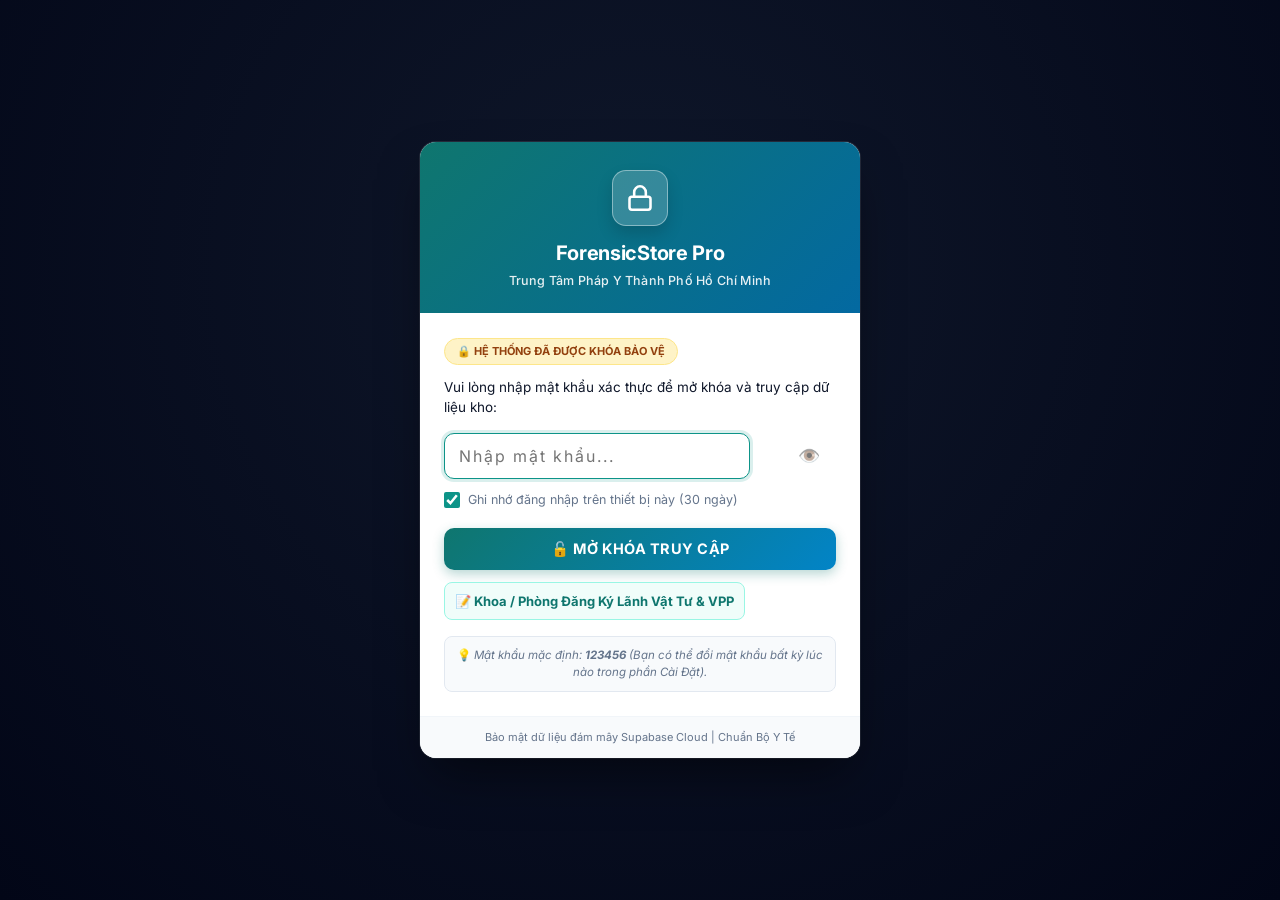
==== commit 7f342f64: "Add files via upload" ====
--- a/index.html
+++ b/index.html
@@ -13,11 +13,76 @@
   <!-- Supabase Cloud SDK (Hỗ trợ đồng bộ đa thiết bị thời gian thực) -->
   <script src="https://cdn.jsdelivr.net/npm/@supabase/supabase-js@2"></script>
 
+  <!-- SheetJS (XLSX) SDK: Đọc & Xuất File Excel (.xlsx, .xls, .csv) -->
+  <script src="https://cdn.jsdelivr.net/npm/xlsx@0.18.5/dist/xlsx.full.min.js"></script>
+
   <!-- CSS Stylesheet (Tự động nạp cả khi ở trong thư mục css/ hoặc để cùng cấp) -->
   <link rel="stylesheet" href="css/styles.css">
   <link rel="stylesheet" href="styles.css">
 </head>
 <body>
+
+  <!-- 0. LOCK / LOGIN SECURITY SCREEN OVERLAY -->
+  <div id="lock-screen-overlay" class="lock-screen-overlay" style="display: flex;">
+    <div class="lock-card">
+      <div class="lock-card-header">
+        <div class="lock-logo-icon">
+          <svg width="28" height="28" viewBox="0 0 24 24" fill="none" stroke="currentColor" stroke-width="2.2" stroke-linecap="round" stroke-linejoin="round">
+            <rect x="3" y="11" width="18" height="11" rx="2" ry="2"></rect>
+            <path d="M7 11V7a5 5 0 0 1 10 0v4"></path>
+          </svg>
+        </div>
+        <h2 class="lock-title">ForensicStore Pro</h2>
+        <p class="lock-subtitle">Trung Tâm Pháp Y Thành Phố Hồ Chí Minh</p>
+      </div>
+
+      <div class="lock-card-body">
+        <div class="lock-badge">
+          <span>🔒 HỆ THỐNG ĐÃ ĐƯỢC KHÓA BẢO VỆ</span>
+        </div>
+        <p class="lock-instruction">
+          Vui lòng nhập mật khẩu xác thực để mở khóa và truy cập dữ liệu kho:
+        </p>
+
+        <form id="form-login-lock">
+          <div class="lock-input-group">
+            <input type="password" id="lock-password-input" class="form-control lock-input font-mono" placeholder="Nhập mật khẩu..." autofocus required autocomplete="current-password">
+            <button type="button" id="btn-toggle-lock-pwd" class="btn-toggle-pwd" title="Hiện / Ẩn mật khẩu" tabindex="-1">
+              👁️
+            </button>
+          </div>
+
+          <div id="lock-error-msg" class="lock-error" style="display: none;">
+            ⚠️ Mật khẩu không chính xác. Vui lòng thử lại!
+          </div>
+
+          <label class="lock-remember-label">
+            <input type="checkbox" id="lock-remember-me" checked>
+            <span>Ghi nhớ đăng nhập trên thiết bị này (30 ngày)</span>
+          </label>
+
+          <button type="submit" class="btn btn-primary btn-block lock-btn-submit" id="btn-unlock-submit">
+            🔓 MỞ KHÓA TRUY CẬP
+          </button>
+        </form>
+
+        
+        <button type="button" id="btn-lock-open-requisition" onclick="if(window.openCreateRequisitionModal) window.openCreateRequisitionModal();" class="btn btn-outline btn-block" style="margin-top: 12px; font-size: 13px; font-weight: 700; color: #0f766e; border-color: #99f6e4; background: #f0fdfa; padding: 10px; border-radius: 8px;">
+          📝 Khoa / Phòng Đăng Ký Lãnh Vật Tư & VPP
+        </button>
+        <div class="lock-hint-box">
+          <div style="font-size: 11.5px; color: var(--text-muted); line-height: 1.5;">
+            💡 <em>Mật khẩu mặc định: <strong>123456</strong> (Bạn có thể đổi mật khẩu bất kỳ lúc nào trong phần Cài Đặt).</em>
+          </div>
+        </div>
+      </div>
+
+      <div class="lock-card-footer">
+        <span>Bảo mật dữ liệu đám mây Supabase Cloud | Chuẩn Bộ Y Tế</span>
+      </div>
+    </div>
+  </div>
+
 
   <div class="app-container">
     <!-- SIDEBAR BACKDROP (MOBILE) -->
@@ -87,6 +152,16 @@
             </svg>
             <span>Cảnh Báo</span>
             <span class="badge badge-danger" id="nav-alert-count">0</span>
+          </a>
+
+          <a class="nav-item" data-view="requisitions" id="nav-item-requisitions">
+            <svg width="16" height="16" viewBox="0 0 24 24" fill="none" stroke="currentColor" stroke-width="2" stroke-linecap="round" stroke-linejoin="round">
+              <path d="M16 4h2a2 2 0 0 1 2 2v14a2 2 0 0 1-2 2H6a2 2 0 0 1-2-2V6a2 2 0 0 1 2-2h2"></path>
+              <rect x="8" y="2" width="8" height="4" rx="1" ry="1"></rect>
+              <path d="m9 14 2 2 4-4"></path>
+            </svg>
+            <span>Phiếu Đề Xuất</span>
+            <span class="badge badge-warning" id="nav-requisitions-badge" style="display: none; background: #f59e0b; color: #fff; font-weight: 700; margin-left: 4px; padding: 2px 7px; border-radius: 10px; font-size: 11px;">0</span>
           </a>
 
           <!-- DROPDOWN: NGHIỆP VỤ & BÁO CÁO -->
@@ -121,6 +196,22 @@
                 </svg>
                 <span>Báo Cáo & In Thẻ Kho</span>
               </a>
+              <a class="nav-dropdown-item" id="nav-item-batch-import" style="cursor: pointer;">
+                <svg width="16" height="16" viewBox="0 0 24 24" fill="none" stroke="currentColor" stroke-width="2" stroke-linecap="round" stroke-linejoin="round">
+                  <path d="M21 15v4a2 2 0 0 1-2 2H5a2 2 0 0 1-2-2v-4"></path>
+                  <polyline points="7 10 12 15 17 10"></polyline>
+                  <line x1="12" y1="15" x2="12" y2="3"></line>
+                </svg>
+                <span>Nhập Hàng Loạt Từ Excel</span>
+              </a>
+              <a class="nav-dropdown-item nav-item" data-view="requisitions">
+                <svg width="16" height="16" viewBox="0 0 24 24" fill="none" stroke="currentColor" stroke-width="2" stroke-linecap="round" stroke-linejoin="round">
+                  <path d="M16 4h2a2 2 0 0 1 2 2v14a2 2 0 0 1-2 2H6a2 2 0 0 1-2-2V6a2 2 0 0 1 2-2h2"></path>
+                  <rect x="8" y="2" width="8" height="4" rx="1" ry="1"></rect>
+                  <path d="m9 14 2 2 4-4"></path>
+                </svg>
+                <span>Duyệt Đề Xuất Khoa Phòng</span>
+              </a>
               <div class="nav-dropdown-divider"></div>
               <a class="nav-dropdown-item nav-item" data-view="settings">
                 <svg width="16" height="16" viewBox="0 0 24 24" fill="none" stroke="currentColor" stroke-width="2" stroke-linecap="round" stroke-linejoin="round">
@@ -134,12 +225,17 @@
         </nav>
 
         <!-- USER PROFILE IN TOPBAR -->
-        <div class="topbar-user-profile">
-          <div class="user-avatar">TK</div>
-          <div class="user-info">
-            <div class="user-name" id="sidebar-user-name">Lê Văn Quý</div>
-            <div class="user-role">Thủ kho Vật tư & VPP</div>
-          </div>
+        <div class="topbar-user-profile" style="display: flex; align-items: center; gap: 10px;">
+          <div style="display: flex; align-items: center; gap: 8px;">
+            <div class="user-avatar">TK</div>
+            <div class="user-info">
+              <div class="user-name" id="sidebar-user-name">Lê Văn Quý</div>
+              <div class="user-role">Thủ kho Vật tư & VPP</div>
+            </div>
+          </div>
+          <button type="button" id="btn-topbar-lock" class="btn btn-outline btn-sm" title="Khóa màn hình / Đăng xuất" style="padding: 4px 10px; font-size: 12px; border-color: rgba(255,255,255,0.4); color: #fff; background: rgba(0,0,0,0.2); border-radius: 6px; font-weight: 600;">
+            🔒 Khóa
+          </button>
         </div>
       </div>
     </header>
@@ -175,6 +271,12 @@
             <span class="status-text" id="cloud-sync-text">Cục Bộ (Offline)</span>
             <button type="button" class="btn-sync-icon" id="btn-sync-now" title="Đồng bộ đám mây ngay">🔄</button>
           </div>
+          <button class="btn" id="btn-quick-create-requisition" onclick="if(window.openCreateRequisitionModal) window.openCreateRequisitionModal();" style="background: linear-gradient(135deg, #0d9488 0%, #0891b2 100%); color: #fff; font-weight: 700; border: none; box-shadow: 0 2px 6px rgba(13, 148, 136, 0.3);" title="Dành cho Khoa / Phòng gửi đề xuất xin lãnh vật tư & VPP">
+            📝 Đề Xuất Lãnh Hàng
+          </button>
+          <button class="btn btn-outline" id="btn-quick-import-excel" style="color: #0284c7; border-color: #38bdf8; font-weight: 600;" title="Nhập kho nhanh hàng loạt từ file Excel">
+            📥 Nhập Excel
+          </button>
           <button class="btn btn-primary" id="btn-quick-stock-in">
             Nhập Kho
           </button>
@@ -687,9 +789,152 @@
           </div>
         </section>
 
+        
+        <!-- 5B. VIEW: REQUISITIONS MANAGEMENT (PHIẾU ĐỀ XUẤT KHOA PHÒNG) -->
+        <section id="view-requisitions" class="view-panel" style="display: none;">
+          <!-- SUMMARY CARDS -->
+          <div class="stats-grid" style="grid-template-columns: repeat(auto-fit, minmax(200px, 1fr)); margin-bottom: 20px;">
+            <div class="stat-card" style="border-left: 4px solid #f59e0b;">
+              <div class="stat-card-header">
+                <span class="stat-label">Chờ Phê Duyệt</span>
+                <span style="font-size: 20px;">🟡</span>
+              </div>
+              <div class="stat-value" id="req-stat-pending" style="color: #d97706;">0</div>
+              <div class="stat-desc">Cần thủ kho kiểm tra & duyệt xuất</div>
+            </div>
+
+            <div class="stat-card" style="border-left: 4px solid #10b981;">
+              <div class="stat-card-header">
+                <span class="stat-label">Đã Duyệt & Xuất Kho</span>
+                <span style="font-size: 20px;">🟢</span>
+              </div>
+              <div class="stat-value" id="req-stat-approved" style="color: #059669;">0</div>
+              <div class="stat-desc">Đã trừ tồn kho & lập phiếu xuất</div>
+            </div>
+
+            <div class="stat-card" style="border-left: 4px solid #ef4444;">
+              <div class="stat-card-header">
+                <span class="stat-label">Từ Chối</span>
+                <span style="font-size: 20px;">🔴</span>
+              </div>
+              <div class="stat-value" id="req-stat-rejected" style="color: #dc2626;">0</div>
+              <div class="stat-desc">Không duyệt cấp phát</div>
+            </div>
+
+            <div class="stat-card" style="border-left: 4px solid #0284c7;">
+              <div class="stat-card-header">
+                <span class="stat-label">Tổng Đề Xuất</span>
+                <span style="font-size: 20px;">📋</span>
+              </div>
+              <div class="stat-value" id="req-stat-total" style="color: #0284c7;">0</div>
+              <div class="stat-desc">Tất cả phiếu của các khoa/phòng</div>
+            </div>
+          </div>
+
+          <!-- TABLE CARD -->
+          <div class="card">
+            <div class="card-header" style="display: flex; justify-content: space-between; align-items: center; flex-wrap: wrap; gap: 12px;">
+              <div>
+                <h3 class="card-title">Danh Sách Phiếu Đề Xuất Lãnh Vật Tư & Văn Phòng Phẩm</h3>
+                <p style="font-size: 12.5px; color: var(--text-muted); margin: 3px 0 0 0;">Thủ kho kiểm tra số lượng và bấm phê duyệt để hệ thống tự động trừ kho và lập phiếu xuất.</p>
+              </div>
+              <div style="display: flex; gap: 8px; flex-wrap: wrap;">
+                <button class="btn btn-primary" id="btn-open-create-requisition" onclick="if(window.openCreateRequisitionModal) window.openCreateRequisitionModal();">
+                  + Lập Phiếu Đề Xuất Mới
+                </button>
+              </div>
+            </div>
+
+            <div class="card-body" style="background: var(--bg-alt); border-bottom: 1px solid var(--border); padding: 12px 16px;">
+              <div style="display: flex; flex-wrap: wrap; gap: 12px; align-items: center; justify-content: space-between;">
+                <div style="display: flex; flex-wrap: wrap; gap: 10px; align-items: center; flex: 1;">
+                  <div class="search-box" style="max-width: 280px; flex: 1;">
+                    <input type="text" class="form-control" id="req-search" placeholder="🔍 Tìm mã phiếu, khoa phòng, người đề xuất...">
+                  </div>
+                  <select class="form-control" id="req-status-filter" style="width: 170px;">
+                    <option value="ALL">-- Tất Cả Trạng Thái --</option>
+                    <option value="PENDING" selected>🟡 Chờ Phê Duyệt</option>
+                    <option value="APPROVED">🟢 Đã Xuất Kho</option>
+                    <option value="REJECTED">🔴 Từ Chối</option>
+                  </select>
+                  <select class="form-control" id="req-dept-filter" style="width: 200px;">
+                    <option value="ALL">-- Tất Cả Khoa / Phòng --</option>
+                  </select>
+                </div>
+              </div>
+            </div>
+
+            <div class="card-body" style="padding: 0;">
+              <div class="table-responsive">
+                <table class="data-table" id="table-requisitions">
+                  <thead>
+                    <tr>
+                      <th style="width: 12%;">Mã Đề Xuất</th>
+                      <th style="width: 10%;">Ngày Gửi</th>
+                      <th style="width: 8%;">Kho</th>
+                      <th style="width: 20%;">Khoa / Phòng Đề Xuất</th>
+                      <th style="width: 14%;">Người Đề Xuất</th>
+                      <th style="width: 10%; text-align: center;">Mặt Hàng</th>
+                      <th style="width: 12%; text-align: center;">Trạng Thái</th>
+                      <th style="width: 14%; text-align: center;">Thao Tác</th>
+                    </tr>
+                  </thead>
+                  <tbody id="requisitions-tbody">
+                    <!-- Dynamic rows -->
+                  </tbody>
+                </table>
+              </div>
+            </div>
+          </div>
+        </section>
+
         <!-- 6. VIEW: SETTINGS & DATABASE BACKUP -->
         <section id="view-settings" class="view-panel" style="display: none;">
           <div class="form-grid">
+            
+            <!-- SECURITY & PASSWORD PROTECTION -->
+            <div class="card col-span-2" style="border-left: 4px solid var(--primary);">
+              <div class="card-header" style="display: flex; justify-content: space-between; align-items: center;">
+                <div style="display: flex; align-items: center; gap: 8px;">
+                  <span style="font-size: 20px;">🔐</span>
+                  <h3 class="card-title">Bảo Mật & Mật Khẩu Đăng Nhập</h3>
+                </div>
+                <span class="tag tag-success font-bold" id="badge-auth-status">Đang Bật Bảo Vệ</span>
+              </div>
+              <div class="card-body">
+                <form id="form-change-password" style="display: flex; flex-direction: column; gap: 14px; max-width: 600px;">
+                  <p style="font-size: 13px; color: var(--text-muted); margin: 0; line-height: 1.5;">
+                    Đặt mật khẩu bảo vệ để ngăn chặn người lạ truy cập vào dữ liệu kho khi mở web. Mật khẩu sẽ được tự động đồng bộ trên tất cả các thiết bị kết nối.
+                  </p>
+
+                  <div class="form-grid" style="gap: 12px; grid-template-columns: 1fr 1fr;">
+                    <div class="form-group">
+                      <label class="form-label">Mật khẩu hiện tại <span class="required">*</span>:</label>
+                      <input type="password" class="form-control font-mono" id="input-current-password" placeholder="Mật khẩu hiện tại" required>
+                    </div>
+                    <div class="form-group">
+                      <label class="form-label">Mật khẩu mới <span class="required">*</span>:</label>
+                      <input type="password" class="form-control font-mono" id="input-new-password" placeholder="Mật khẩu mới (ít nhất 4 ký tự)" required minlength="4">
+                    </div>
+                  </div>
+
+                  <div class="form-group">
+                    <label class="form-label">Xác nhận mật khẩu mới <span class="required">*</span>:</label>
+                    <input type="password" class="form-control font-mono" id="input-confirm-new-password" placeholder="Nhập lại mật khẩu mới" required minlength="4">
+                  </div>
+
+                  <div style="display: flex; gap: 10px; align-items: center; flex-wrap: wrap; margin-top: 4px;">
+                    <button type="submit" class="btn btn-primary" style="font-weight: 700;">
+                      💾 Cập Nhật Mật Khẩu Mới
+                    </button>
+                    <button type="button" class="btn btn-outline" id="btn-lock-screen-now" style="color: var(--danger); border-color: var(--danger); font-weight: 600;">
+                      🔒 Khóa Màn Hình Ngay
+                    </button>
+                  </div>
+                </form>
+              </div>
+            </div>
+
             <!-- AGENCY SETTINGS -->
             <div class="card">
               <div class="card-header">
@@ -1052,11 +1297,18 @@
             </div>
           </div>
 
-          <div class="table-section-header">
+          <div class="table-section-header" style="display: flex; justify-content: space-between; align-items: center; flex-wrap: wrap; gap: 8px;">
             <h4>Danh Sách Chi Tiết Hàng Hóa Nhập Kho</h4>
-            <div style="display: flex; gap: 8px;">
+            <div style="display: flex; gap: 8px; flex-wrap: wrap; align-items: center;">
+              <input type="file" id="file-import-stock-in" accept=".xlsx,.xls,.csv" style="display: none;">
+              <button type="button" class="btn btn-sm" id="btn-import-stock-in-excel" style="background: #0284c7; color: #fff; font-weight: 600; border: none; padding: 6px 14px;" title="Tự động đọc file Excel và điền hàng loạt vào bảng">
+                📥 Nhập Từ Excel
+              </button>
+              <button type="button" class="btn btn-outline btn-sm" id="btn-download-import-template" style="color: #0369a1; border-color: #7dd3fc; font-weight: 600; padding: 6px 12px;" title="Tải file Excel mẫu chuẩn (.xlsx) để điền">
+                📋 Tải Mẫu Excel
+              </button>
               <button type="button" class="btn btn-outline btn-sm" id="btn-in-lookup-catalog">🔍 Tra Cứu Mã Chuẩn</button>
-              <button type="button" class="btn btn-primary btn-sm" id="btn-add-in-row">+ Thêm Dòng Mặt Hàng</button>
+              <button type="button" class="btn btn-primary btn-sm" id="btn-add-in-row">+ Thêm Dòng</button>
             </div>
           </div>
 
@@ -1064,13 +1316,14 @@
             <table class="table" id="table-stock-in-items">
               <thead>
                 <tr>
-                  <th style="width: 30%;">Mặt Hàng Nhập <span class="required">*</span></th>
-                  <th style="width: 10%;">ĐVT</th>
-                  <th style="width: 15%;">Số Lô (Lot No)</th>
-                  <th style="width: 15%;">Hạn Dùng (Exp)</th>
-                  <th style="width: 12%;">Số Lượng <span class="required">*</span></th>
-                  <th style="width: 12%;">Đơn Giá (VNĐ)</th>
-                  <th style="width: 6%; text-align: center;">Xóa</th>
+                  <th style="width: 16%;">Mã Hàng Hóa <span class="required">*</span></th>
+                  <th style="width: 26%;">Tên Mặt Hàng / Vật Tư <span class="required">*</span></th>
+                  <th style="width: 8%;">ĐVT</th>
+                  <th style="width: 13%;">Số Lô (Lot No)</th>
+                  <th style="width: 13%;">Hạn Dùng (Exp)</th>
+                  <th style="width: 10%;">Số Lượng <span class="required">*</span></th>
+                  <th style="width: 10%;">Đơn Giá (đ)</th>
+                  <th style="width: 4%; text-align: center;">Xóa</th>
                 </tr>
               </thead>
               <tbody id="in-items-tbody">
@@ -1087,6 +1340,113 @@
           <div class="modal-footer-actions">
             <button type="button" class="btn btn-outline" id="btn-cancel-in-modal" style="padding: 10px 18px;">Hủy Bỏ</button>
             <button type="submit" class="btn btn-primary" style="padding: 10px 24px; font-size: 14px; font-weight: 700;">💾 HOÀN TẤT & LƯU PHIẾU NHẬP</button>
+          </div>
+        </div>
+      </form>
+    </div>
+  </div>
+
+  <!-- 2B. MODAL: NHẬP KHO HÀNG LOẠT TỪ FILE EXCEL (BATCH IMPORT WIZARD) -->
+  <div class="modal-overlay" id="modal-batch-import">
+    <div class="modal-container modal-xl">
+      <div class="modal-header" style="background: linear-gradient(135deg, #0f766e 0%, #0284c7 100%); color: white;">
+        <div style="display: flex; align-items: center; gap: 10px;">
+          <span style="font-size: 24px;">📥</span>
+          <div>
+            <h3 style="color: white; margin: 0; font-size: 17px;">Nhập Kho Hàng Loạt Bằng File Excel (.xlsx / .csv)</h3>
+            <p style="margin: 2px 0 0 0; font-size: 12px; opacity: 0.9;">Tải lên file danh sách hàng nhập, hệ thống sẽ tự động tạo phiếu và cập nhật tồn kho tức thì</p>
+          </div>
+        </div>
+        <button class="btn btn-outline btn-icon" id="btn-close-batch-modal" style="color: white; border-color: rgba(255,255,255,0.4);">&times;</button>
+      </div>
+      <form id="form-batch-import">
+        <div class="modal-body" style="padding: 16px 20px;">
+          <!-- 1. THÔNG TIN CHỨNG TỪ NHẬP -->
+          <div class="receipt-header-grid" style="grid-template-columns: repeat(auto-fit, minmax(200px, 1fr)); margin-bottom: 16px;">
+            <div class="form-group">
+              <label class="form-label">Kho Tiếp Nhận <span class="required">*</span></label>
+              <select class="form-control" id="batch-warehouse" required>
+                <option value="CHEMICAL">Kho Vật Tư</option>
+                <option value="OFFICE">Kho Văn Phòng Phẩm</option>
+              </select>
+            </div>
+            <div class="form-group">
+              <label class="form-label">Số Phiếu Nhập:</label>
+              <input type="text" class="form-control font-mono" id="batch-code" placeholder="Để trống hoặc tự điền (VD: PN-2026-001)">
+            </div>
+            <div class="form-group">
+              <label class="form-label">Ngày Nhập Kho <span class="required">*</span></label>
+              <input type="date" class="form-control" id="batch-date" required>
+            </div>
+            <div class="form-group">
+              <label class="form-label">Nhà Cung Cấp / Nguồn Nhập:</label>
+              <input type="text" class="form-control" id="batch-supplier" placeholder="VD: Công ty Dược TW, Ngân sách Sở Y tế...">
+            </div>
+            <div class="form-group">
+              <label class="form-label">Số Hóa Đơn / Hợp Đồng:</label>
+              <input type="text" class="form-control font-mono" id="batch-invoice" placeholder="VD: HĐ-88392">
+            </div>
+            <div class="form-group">
+              <label class="form-label">Thủ Kho Tiếp Nhận:</label>
+              <input type="text" class="form-control" id="batch-receiver" value="Cử nhân Lê Văn Quý">
+            </div>
+          </div>
+
+          <!-- 2. FILE UPLOAD & DROP ZONE -->
+          <div style="background: #f8fafc; border: 2px dashed #0284c7; border-radius: 10px; padding: 20px; text-align: center; margin-bottom: 16px; transition: all 0.2s ease;" id="batch-drop-zone">
+            <input type="file" id="batch-file-input" accept=".xlsx,.xls,.csv" style="display: none;">
+            <div style="font-size: 36px; margin-bottom: 8px;">📊</div>
+            <h4 style="font-size: 15px; font-weight: 700; color: #0369a1; margin-bottom: 4px;">Kéo & Thả File Excel Vào Đây Hoặc Bấm Chọn File</h4>
+            <p style="font-size: 12.5px; color: var(--text-muted); margin-bottom: 12px;">Hỗ trợ định dạng Microsoft Excel <strong>.xlsx, .xls</strong> hoặc <strong>.csv</strong></p>
+            <div style="display: flex; justify-content: center; gap: 10px; flex-wrap: wrap;">
+              <button type="button" class="btn btn-primary" id="btn-batch-choose-file" style="background: #0284c7; border: none; font-weight: 700; padding: 8px 20px;">
+                📂 Chọn File Excel Từ Máy Tính
+              </button>
+              <button type="button" class="btn btn-outline" id="btn-batch-download-template" style="color: #0369a1; border-color: #7dd3fc; font-weight: 600;">
+                📋 Tải File Excel Mẫu Chuẩn (.xlsx)
+              </button>
+            </div>
+            <div id="batch-file-info" style="display: none; margin-top: 12px; font-size: 13px; font-weight: 600; color: var(--primary-dark); background: #f0fdfa; padding: 6px 12px; border-radius: 6px; border: 1px solid #ccfbf1; width: fit-content; margin-left: auto; margin-right: auto;"></div>
+          </div>
+
+          <!-- 3. PREVIEW TABLE -->
+          <div class="table-section-header" style="display: flex; justify-content: space-between; align-items: center; margin-bottom: 8px;">
+            <h4 style="margin: 0;">Danh Sách Mặt Hàng Đọc Được Từ File (<span id="batch-preview-count">0</span> mặt hàng)</h4>
+            <span style="font-size: 12.5px; color: var(--text-muted);">Hệ thống tự động tra cứu mã chuẩn và tạo mới mặt hàng nếu chưa có</span>
+          </div>
+
+          <div class="table-responsive" style="max-height: 300px; overflow-y: auto; border: 1px solid var(--border); border-radius: 6px;">
+            <table class="table" id="table-batch-preview">
+              <thead>
+                <tr style="position: sticky; top: 0; background: var(--bg-alt); z-index: 1;">
+                  <th style="width: 5%; text-align: center;">STT</th>
+                  <th style="width: 14%;">Mã Hàng</th>
+                  <th style="width: 32%;">Tên Mặt Hàng / Vật Tư</th>
+                  <th style="width: 10%; text-align: center;">ĐVT</th>
+                  <th style="width: 12%; text-align: center;">Số Lượng</th>
+                  <th style="width: 13%; text-align: right;">Đơn Giá (đ)</th>
+                  <th style="width: 14%; text-align: right;">Thành Tiền</th>
+                </tr>
+              </thead>
+              <tbody id="batch-preview-tbody">
+                <tr>
+                  <td colspan="7" class="text-center" style="padding: 30px; color: var(--text-muted);">Chưa có file nào được chọn. Vui lòng chọn file Excel để xem trước dữ liệu.</td>
+                </tr>
+              </tbody>
+            </table>
+          </div>
+        </div>
+        <div class="modal-footer">
+          <div class="modal-footer-summary">
+            <span>Tổng Mặt Hàng: <strong id="batch-total-items" style="font-size: 15px;">0</strong></span>
+            <span style="margin-left: 20px;">Tổng Số Lượng: <strong id="batch-total-qty" style="font-size: 15px; color: var(--secondary);">0</strong></span>
+            <span style="margin-left: 20px;">Tổng Tiền: <strong id="batch-total-amount" style="font-size: 16px; color: var(--primary-dark);">0 đ</strong></span>
+          </div>
+          <div class="modal-footer-actions">
+            <button type="button" class="btn btn-outline" id="btn-cancel-batch-modal" style="padding: 10px 18px;">Hủy Bỏ</button>
+            <button type="submit" class="btn btn-primary" id="btn-submit-batch-import" style="padding: 10px 24px; font-size: 14px; font-weight: 700; background: #0284c7; border: none;" disabled>
+              💾 XÁC NHẬN NHẬP KHO HÀNG LOẠT
+            </button>
           </div>
         </div>
       </form>
@@ -1288,6 +1648,174 @@
     </div>
   </div>
 
+  
+  <!-- MODAL: LẬP PHIẾU ĐỀ XUẤT LÃNH HÀNG (KHOA / PHÒNG) -->
+  <div class="modal-overlay" id="modal-create-requisition">
+    <div class="modal-container modal-xl">
+      <div class="modal-header" style="background: linear-gradient(135deg, #0f766e 0%, #0891b2 100%); color: white;">
+        <div style="display: flex; align-items: center; gap: 10px;">
+          <span style="font-size: 24px;">📝</span>
+          <div>
+            <h3 style="color: white; margin: 0; font-size: 17px;">Phiếu Đăng Ký Đề Xuất Lãnh Vật Tư & Văn Phòng Phẩm</h3>
+            <p style="margin: 2px 0 0 0; font-size: 12px; opacity: 0.9;">Dành cho các Khoa / Phòng gửi yêu cầu cấp phát vật tư phục vụ công tác</p>
+          </div>
+        </div>
+        <button class="btn btn-outline btn-icon" id="btn-close-create-req-modal" style="color: white; border-color: rgba(255,255,255,0.4);">&times;</button>
+      </div>
+      <form id="form-create-requisition">
+        <div class="modal-body" style="padding: 16px 20px;">
+          <!-- 1. THÔNG TIN KHOA PHÒNG -->
+          <div class="receipt-header-grid" style="grid-template-columns: repeat(auto-fit, minmax(220px, 1fr)); margin-bottom: 16px;">
+            <div class="form-group">
+              <label class="form-label">Xin Lãnh Tại Kho <span class="required">*</span></label>
+              <select class="form-control" id="req-in-warehouse" required>
+                <option value="ALL" selected>📦 Tất Cả Các Kho (Kho Vật Tư & VPP)</option>
+                <option value="OFFICE">📁 Kho Văn Phòng Phẩm</option>
+                <option value="CHEMICAL">🧪 Kho Vật Tư & Hóa Chất</option>
+              </select>
+            </div>
+            <div class="form-group">
+              <label class="form-label">Khoa / Phòng Đề Xuất <span class="required">*</span></label>
+              <select class="form-control" id="req-in-department" required>
+                <option value="">-- Chọn Khoa / Phòng đề xuất --</option>
+                <option value="PB_HANHCHINH">Phòng Tổ chức - Hành chính - Quản trị</option>
+                <option value="PB_TAICHINH">Phòng Kế hoạch - Tài chính</option>
+                <option value="K_GIAMDINH">Khoa Giám định</option>
+                <option value="K_XN_ADN">Khoa Xét nghiệm ADN</option>
+                <option value="K_HOAPHAP">Khoa Hóa pháp</option>
+                <option value="K_GPB">Khoa Giải phẫu bệnh</option>
+                <option value="PB_GIAMDOC">Ban Giám đốc Trung tâm</option>
+              </select>
+            </div>
+            <div class="form-group">
+              <label class="form-label">Họ & Tên Người Đề Xuất <span class="required">*</span></label>
+              <input type="text" class="form-control" id="req-in-requester" placeholder="Nhập họ tên cán bộ xin lãnh..." required>
+            </div>
+            <div class="form-group">
+              <label class="form-label">Ngày Đề Xuất <span class="required">*</span></label>
+              <input type="date" class="form-control" id="req-in-date" required>
+            </div>
+            <div class="form-group col-span-2">
+              <label class="form-label">Lý Do / Mục Đích Sử Dụng</label>
+              <input type="text" class="form-control" id="req-in-reason" placeholder="VD: Phục vụ công tác giám định độc chất Quý 3, phục vụ văn phòng thường quy...">
+            </div>
+          </div>
+
+          <!-- 2. BẢNG CHỌN MẶT HÀNG (CHỈ HIỂN THỊ HÀNG CÒN TỒN) -->
+          <div class="table-section-header" style="display: flex; justify-content: space-between; align-items: center; margin-bottom: 8px;">
+            <div>
+              <h4 style="margin: 0;">Danh Sách Mặt Hàng Đề Xuất Lãnh</h4>
+              <span style="font-size: 12px; color: var(--primary-dark); font-weight: 600;">✨ Hệ thống chỉ hiển thị những mặt hàng ĐANG CÒN HÀNG TRONG KHO để bạn lựa chọn</span>
+            </div>
+            <button type="button" class="btn btn-primary btn-sm" id="btn-add-req-item-row" style="background: #0284c7; border: none; font-weight: 600;">
+              + Thêm Mặt Hàng
+            </button>
+          </div>
+
+          <div class="table-responsive" style="max-height: 340px; overflow-y: auto; border: 1px solid var(--border); border-radius: 8px;">
+            <table class="data-table" id="table-req-create-items" style="table-layout: fixed; width: 100%; min-width: 780px;">
+              <thead>
+                <tr style="position: sticky; top: 0; background: var(--bg-alt); z-index: 1;">
+                  <th style="width: 44%; min-width: 260px;">Mặt Hàng Xin Lãnh (Kèm Tồn Khả Dụng) <span class="required">*</span></th>
+                  <th style="width: 10%; min-width: 70px; text-align: center;">ĐVT</th>
+                  <th style="width: 14%; min-width: 95px; text-align: center;">Tồn Khả Dụng</th>
+                  <th style="width: 12%; min-width: 80px; text-align: center;">Số Lượng Xin <span class="required">*</span></th>
+                  <th style="width: 15%; min-width: 100px;">Ghi Chú</th>
+                  <th style="width: 5%; min-width: 40px; text-align: center;">Xóa</th>
+                </tr>
+              </thead>
+              <tbody id="req-create-items-tbody">
+                <!-- Dynamic rows -->
+              </tbody>
+            </table>
+          </div>
+        </div>
+        <div class="modal-footer">
+          <div class="modal-footer-summary">
+            <span>Tổng Mặt Hàng Xin Lãnh: <strong id="req-create-items-count" style="font-size: 15px; color: var(--primary-dark);">0</strong></span>
+            <span style="margin-left: 20px;">Tổng Số Lượng: <strong id="req-create-total-qty" style="font-size: 15px; color: var(--secondary);">0</strong></span>
+          </div>
+          <div class="modal-footer-actions">
+            <button type="button" class="btn btn-outline" id="btn-cancel-create-req-modal" style="padding: 10px 18px;">Hủy Bỏ</button>
+            <button type="submit" class="btn btn-primary" style="padding: 10px 24px; font-size: 14px; font-weight: 700; background: linear-gradient(135deg, #0f766e 0%, #0891b2 100%); border: none;">
+              📨 GỬI PHIẾU ĐỀ XUẤT LÃNH HÀNG
+            </button>
+          </div>
+        </div>
+      </form>
+    </div>
+  </div>
+
+
+  <!-- MODAL: CHI TIẾT & PHÊ DUYỆT ĐỀ XUẤT (THỦ KHO) -->
+  <div class="modal-overlay" id="modal-detail-requisition">
+    <div class="modal-container modal-xl">
+      <div class="modal-header" style="background: linear-gradient(135deg, #1e293b 0%, #0f766e 100%); color: white;">
+        <div style="display: flex; align-items: center; gap: 10px;">
+          <span style="font-size: 24px;">📋</span>
+          <div>
+            <h3 style="color: white; margin: 0; font-size: 17px;" id="req-detail-title">Chi Tiết Phiếu Đề Xuất Lãnh Hàng</h3>
+            <p style="margin: 2px 0 0 0; font-size: 12px; opacity: 0.9;" id="req-detail-subtitle">Mã phiếu: DX-2026-001</p>
+          </div>
+        </div>
+        <button type="button" class="btn btn-outline btn-icon" id="btn-close-detail-req-modal" onclick="if(window.closeDetailRequisitionModal) window.closeDetailRequisitionModal();" style="color: white; border-color: rgba(255,255,255,0.4);">&times;</button>
+      </div>
+      <div class="modal-body" style="padding: 16px 20px;">
+        <!-- INFO BOX -->
+        <div style="background: #f8fafc; border: 1px solid var(--border); border-radius: 8px; padding: 14px 18px; margin-bottom: 16px;">
+          <div style="display: grid; grid-template-columns: repeat(auto-fit, minmax(200px, 1fr)); gap: 12px; font-size: 13.5px;">
+            <div>Khoa / Phòng đề xuất: <strong id="req-detail-dept" style="color: var(--primary-dark); font-size: 14px;">---</strong></div>
+            <div>Người đề xuất: <strong id="req-detail-requester">---</strong></div>
+            <div>Ngày gửi đề xuất: <strong id="req-detail-date">---</strong></div>
+            <div>Kho cấp phát: <strong id="req-detail-warehouse">---</strong></div>
+            <div style="grid-column: 1 / -1;">Mục đích / Lý do: <span id="req-detail-reason" style="font-style: italic; color: var(--text-main);">---</span></div>
+            <div>Trạng thái: <span id="req-detail-status-badge">---</span></div>
+            <div id="req-detail-approved-info" style="display: none; color: #059669; font-weight: 600;"></div>
+          </div>
+        </div>
+
+        <!-- ITEMS TABLE -->
+        <div class="table-section-header" style="margin-bottom: 8px;">
+          <h4 style="margin: 0;">Danh Sách Mặt Hàng Yêu Cầu Cấp Phát</h4>
+        </div>
+
+        <div class="table-responsive" style="max-height: 300px; overflow-y: auto; border: 1px solid var(--border); border-radius: 8px;">
+          <table class="data-table" id="table-req-detail-items" style="table-layout: fixed; width: 100%; min-width: 750px;">
+            <thead>
+              <tr style="position: sticky; top: 0; background: var(--bg-alt); z-index: 1;">
+                <th style="width: 6%; text-align: center;">STT</th>
+                <th style="width: 14%;">Mã Hàng</th>
+                <th style="width: 34%;">Tên Mặt Hàng / Vật Tư</th>
+                <th style="width: 10%; text-align: center;">ĐVT</th>
+                <th style="width: 14%; text-align: center;">Tồn Khả Dụng</th>
+                <th style="width: 10%; text-align: center;">Số Lượng Xin</th>
+                <th style="width: 12%;">Ghi Chú</th>
+              </tr>
+            </thead>
+            <tbody id="req-detail-items-tbody">
+              <!-- Dynamic rows -->
+            </tbody>
+          </table>
+        </div>
+      </div>
+      <div class="modal-footer" style="display: flex; justify-content: space-between; align-items: center; flex-wrap: wrap; gap: 10px;">
+        <div>
+          <button type="button" class="btn btn-outline" id="btn-print-requisition-a4" style="color: #0369a1; border-color: #7dd3fc; font-weight: 600;">
+            🖨️ In Phiếu Đề Xuất A4
+          </button>
+        </div>
+        <div style="display: flex; gap: 8px; flex-wrap: wrap;" id="req-detail-action-buttons">
+          <button type="button" class="btn btn-danger" id="btn-reject-requisition" style="font-weight: 600;">
+            ❌ Từ Chối Đề Xuất
+          </button>
+          <button type="button" class="btn btn-primary" id="btn-approve-requisition" style="background: linear-gradient(135deg, #059669 0%, #0284c7 100%); border: none; font-weight: 700; padding: 10px 20px;">
+            ✅ PHÊ DUYỆT & TỰ ĐỘNG XUẤT KHO
+          </button>
+        </div>
+      </div>
+    </div>
+  </div>
+
   <!-- 7. MODAL: CHIA SẺ & ĐỒNG BỘ ĐIỆN THOẠI (QR CODE & LINK) -->
   <div class="modal-overlay" id="modal-share-phone">
     <div class="modal-container" style="max-width: 500px;">
--- a/css/styles.css
+++ b/css/styles.css
@@ -872,6 +872,7 @@
   opacity: 1;
   visibility: visible;
   pointer-events: auto;
+  z-index: 1000005;
 }
 
 .modal-container {
@@ -1033,7 +1034,7 @@
   display: flex;
   flex-direction: column;
   gap: 10px;
-  z-index: 1000;
+  z-index: 1000010;
   pointer-events: none;
 }
 
@@ -1805,3 +1806,236 @@
   box-shadow: 0 2px 6px rgba(15, 118, 110, 0.25);
 }
 
+/* Batch Import Dropzone */
+#batch-drop-zone {
+  transition: all 0.2s ease;
+  cursor: pointer;
+}
+#batch-drop-zone:hover {
+  background-color: #f0fdfa !important;
+  border-color: var(--primary) !important;
+}
+
+
+
+/* ==========================================================================
+   LOCK / LOGIN SCREEN STYLES
+   ========================================================================== */
+.lock-screen-overlay {
+  position: fixed;
+  top: 0;
+  left: 0;
+  right: 0;
+  bottom: 0;
+  width: 100vw;
+  height: 100vh;
+  background: radial-gradient(circle at 50% 30%, #0f172a 0%, #020617 100%);
+  z-index: 999999;
+  display: flex;
+  align-items: center;
+  justify-content: center;
+  padding: 20px;
+  backdrop-filter: blur(12px);
+  -webkit-backdrop-filter: blur(12px);
+  animation: lockFadeIn 0.3s ease-out;
+}
+
+@keyframes lockFadeIn {
+  from { opacity: 0; transform: scale(1.02); }
+  to { opacity: 1; transform: scale(1); }
+}
+
+.lock-card {
+  background: #ffffff;
+  border-radius: 16px;
+  width: 100%;
+  max-width: 440px;
+  box-shadow: 0 25px 50px -12px rgba(0, 0, 0, 0.5), 0 0 0 1px rgba(255, 255, 255, 0.1);
+  overflow: hidden;
+  position: relative;
+}
+
+.lock-card-header {
+  background: linear-gradient(135deg, #0f766e 0%, #0369a1 100%);
+  color: #ffffff;
+  padding: 28px 24px 22px;
+  text-align: center;
+  position: relative;
+}
+
+.lock-logo-icon {
+  width: 56px;
+  height: 56px;
+  background: rgba(255, 255, 255, 0.18);
+  border: 1.5px solid rgba(255, 255, 255, 0.4);
+  border-radius: 14px;
+  display: flex;
+  align-items: center;
+  justify-content: center;
+  margin: 0 auto 12px;
+  color: #ffffff;
+  box-shadow: 0 8px 16px rgba(0, 0, 0, 0.15);
+}
+
+.lock-title {
+  font-size: 20px;
+  font-weight: 700;
+  margin: 0 0 4px;
+  letter-spacing: -0.3px;
+  color: #ffffff;
+}
+
+.lock-subtitle {
+  font-size: 12.5px;
+  margin: 0;
+  opacity: 0.9;
+  font-weight: 500;
+  letter-spacing: 0.2px;
+}
+
+.lock-card-body {
+  padding: 24px;
+}
+
+.lock-badge {
+  display: inline-flex;
+  align-items: center;
+  gap: 6px;
+  background: #fef3c7;
+  color: #92400e;
+  padding: 4px 12px;
+  border-radius: 20px;
+  font-size: 11px;
+  font-weight: 700;
+  margin-bottom: 12px;
+  border: 1px solid #fde68a;
+}
+
+.lock-instruction {
+  font-size: 13.5px;
+  color: var(--text-main);
+  margin-bottom: 16px;
+  line-height: 1.5;
+}
+
+.lock-input-group {
+  position: relative;
+  margin-bottom: 12px;
+}
+
+.lock-input {
+  padding: 12px 42px 12px 14px !important;
+  font-size: 16px !important;
+  border-radius: 10px !important;
+  letter-spacing: 2px;
+}
+
+.btn-toggle-pwd {
+  position: absolute;
+  right: 12px;
+  top: 50%;
+  transform: translateY(-50%);
+  background: none;
+  border: none;
+  cursor: pointer;
+  font-size: 18px;
+  opacity: 0.6;
+  transition: opacity 0.2s;
+  padding: 4px;
+}
+
+.btn-toggle-pwd:hover {
+  opacity: 1;
+}
+
+.lock-error {
+  background: #fee2e2;
+  border: 1px solid #fecaca;
+  color: #991b1b;
+  padding: 8px 12px;
+  border-radius: 8px;
+  font-size: 12.5px;
+  font-weight: 600;
+  margin-bottom: 12px;
+  animation: lockShake 0.4s ease;
+}
+
+@keyframes lockShake {
+  0%, 100% { transform: translateX(0); }
+  20%, 60% { transform: translateX(-6px); }
+  40%, 80% { transform: translateX(6px); }
+}
+
+.lock-remember-label {
+  display: flex;
+  align-items: center;
+  gap: 8px;
+  font-size: 12.5px;
+  color: var(--text-muted);
+  cursor: pointer;
+  margin-bottom: 18px;
+  user-select: none;
+}
+
+.lock-remember-label input {
+  width: 16px;
+  height: 16px;
+  accent-color: var(--primary);
+}
+
+.lock-btn-submit {
+  width: 100%;
+  padding: 12px !important;
+  font-size: 14.5px !important;
+  font-weight: 700 !important;
+  letter-spacing: 0.5px;
+  border-radius: 10px !important;
+  background: linear-gradient(135deg, #0f766e 0%, #0284c7 100%) !important;
+  border: none !important;
+  box-shadow: 0 4px 12px rgba(15, 118, 110, 0.3) !important;
+  transition: all 0.2s ease !important;
+}
+
+.lock-btn-submit:hover {
+  filter: brightness(1.08);
+  transform: translateY(-1px);
+}
+
+.lock-hint-box {
+  margin-top: 16px;
+  background: #f8fafc;
+  padding: 10px 12px;
+  border-radius: 8px;
+  border: 1px solid #e2e8f0;
+  text-align: center;
+}
+
+.lock-card-footer {
+  background: #f8fafc;
+  padding: 12px 20px;
+  border-top: 1px solid #f1f5f9;
+  text-align: center;
+  font-size: 11px;
+  color: var(--text-muted);
+}
+
+
+/* Status Tags for Requisitions */
+.tag-pending {
+  background: #fef3c7;
+  color: #b45309;
+  border: 1px solid #fde68a;
+  font-weight: 700;
+}
+.tag-approved {
+  background: #d1fae5;
+  color: #065f46;
+  border: 1px solid #a7f3d0;
+  font-weight: 700;
+}
+.tag-rejected {
+  background: #fee2e2;
+  color: #991b1b;
+  border: 1px solid #fecaca;
+  font-weight: 700;
+}
--- a/styles.css
+++ b/styles.css
@@ -872,6 +872,7 @@
   opacity: 1;
   visibility: visible;
   pointer-events: auto;
+  z-index: 1000005;
 }
 
 .modal-container {
@@ -1033,7 +1034,7 @@
   display: flex;
   flex-direction: column;
   gap: 10px;
-  z-index: 1000;
+  z-index: 1000010;
   pointer-events: none;
 }
 
@@ -1805,3 +1806,236 @@
   box-shadow: 0 2px 6px rgba(15, 118, 110, 0.25);
 }
 
+/* Batch Import Dropzone */
+#batch-drop-zone {
+  transition: all 0.2s ease;
+  cursor: pointer;
+}
+#batch-drop-zone:hover {
+  background-color: #f0fdfa !important;
+  border-color: var(--primary) !important;
+}
+
+
+
+/* ==========================================================================
+   LOCK / LOGIN SCREEN STYLES
+   ========================================================================== */
+.lock-screen-overlay {
+  position: fixed;
+  top: 0;
+  left: 0;
+  right: 0;
+  bottom: 0;
+  width: 100vw;
+  height: 100vh;
+  background: radial-gradient(circle at 50% 30%, #0f172a 0%, #020617 100%);
+  z-index: 999999;
+  display: flex;
+  align-items: center;
+  justify-content: center;
+  padding: 20px;
+  backdrop-filter: blur(12px);
+  -webkit-backdrop-filter: blur(12px);
+  animation: lockFadeIn 0.3s ease-out;
+}
+
+@keyframes lockFadeIn {
+  from { opacity: 0; transform: scale(1.02); }
+  to { opacity: 1; transform: scale(1); }
+}
+
+.lock-card {
+  background: #ffffff;
+  border-radius: 16px;
+  width: 100%;
+  max-width: 440px;
+  box-shadow: 0 25px 50px -12px rgba(0, 0, 0, 0.5), 0 0 0 1px rgba(255, 255, 255, 0.1);
+  overflow: hidden;
+  position: relative;
+}
+
+.lock-card-header {
+  background: linear-gradient(135deg, #0f766e 0%, #0369a1 100%);
+  color: #ffffff;
+  padding: 28px 24px 22px;
+  text-align: center;
+  position: relative;
+}
+
+.lock-logo-icon {
+  width: 56px;
+  height: 56px;
+  background: rgba(255, 255, 255, 0.18);
+  border: 1.5px solid rgba(255, 255, 255, 0.4);
+  border-radius: 14px;
+  display: flex;
+  align-items: center;
+  justify-content: center;
+  margin: 0 auto 12px;
+  color: #ffffff;
+  box-shadow: 0 8px 16px rgba(0, 0, 0, 0.15);
+}
+
+.lock-title {
+  font-size: 20px;
+  font-weight: 700;
+  margin: 0 0 4px;
+  letter-spacing: -0.3px;
+  color: #ffffff;
+}
+
+.lock-subtitle {
+  font-size: 12.5px;
+  margin: 0;
+  opacity: 0.9;
+  font-weight: 500;
+  letter-spacing: 0.2px;
+}
+
+.lock-card-body {
+  padding: 24px;
+}
+
+.lock-badge {
+  display: inline-flex;
+  align-items: center;
+  gap: 6px;
+  background: #fef3c7;
+  color: #92400e;
+  padding: 4px 12px;
+  border-radius: 20px;
+  font-size: 11px;
+  font-weight: 700;
+  margin-bottom: 12px;
+  border: 1px solid #fde68a;
+}
+
+.lock-instruction {
+  font-size: 13.5px;
+  color: var(--text-main);
+  margin-bottom: 16px;
+  line-height: 1.5;
+}
+
+.lock-input-group {
+  position: relative;
+  margin-bottom: 12px;
+}
+
+.lock-input {
+  padding: 12px 42px 12px 14px !important;
+  font-size: 16px !important;
+  border-radius: 10px !important;
+  letter-spacing: 2px;
+}
+
+.btn-toggle-pwd {
+  position: absolute;
+  right: 12px;
+  top: 50%;
+  transform: translateY(-50%);
+  background: none;
+  border: none;
+  cursor: pointer;
+  font-size: 18px;
+  opacity: 0.6;
+  transition: opacity 0.2s;
+  padding: 4px;
+}
+
+.btn-toggle-pwd:hover {
+  opacity: 1;
+}
+
+.lock-error {
+  background: #fee2e2;
+  border: 1px solid #fecaca;
+  color: #991b1b;
+  padding: 8px 12px;
+  border-radius: 8px;
+  font-size: 12.5px;
+  font-weight: 600;
+  margin-bottom: 12px;
+  animation: lockShake 0.4s ease;
+}
+
+@keyframes lockShake {
+  0%, 100% { transform: translateX(0); }
+  20%, 60% { transform: translateX(-6px); }
+  40%, 80% { transform: translateX(6px); }
+}
+
+.lock-remember-label {
+  display: flex;
+  align-items: center;
+  gap: 8px;
+  font-size: 12.5px;
+  color: var(--text-muted);
+  cursor: pointer;
+  margin-bottom: 18px;
+  user-select: none;
+}
+
+.lock-remember-label input {
+  width: 16px;
+  height: 16px;
+  accent-color: var(--primary);
+}
+
+.lock-btn-submit {
+  width: 100%;
+  padding: 12px !important;
+  font-size: 14.5px !important;
+  font-weight: 700 !important;
+  letter-spacing: 0.5px;
+  border-radius: 10px !important;
+  background: linear-gradient(135deg, #0f766e 0%, #0284c7 100%) !important;
+  border: none !important;
+  box-shadow: 0 4px 12px rgba(15, 118, 110, 0.3) !important;
+  transition: all 0.2s ease !important;
+}
+
+.lock-btn-submit:hover {
+  filter: brightness(1.08);
+  transform: translateY(-1px);
+}
+
+.lock-hint-box {
+  margin-top: 16px;
+  background: #f8fafc;
+  padding: 10px 12px;
+  border-radius: 8px;
+  border: 1px solid #e2e8f0;
+  text-align: center;
+}
+
+.lock-card-footer {
+  background: #f8fafc;
+  padding: 12px 20px;
+  border-top: 1px solid #f1f5f9;
+  text-align: center;
+  font-size: 11px;
+  color: var(--text-muted);
+}
+
+
+/* Status Tags for Requisitions */
+.tag-pending {
+  background: #fef3c7;
+  color: #b45309;
+  border: 1px solid #fde68a;
+  font-weight: 700;
+}
+.tag-approved {
+  background: #d1fae5;
+  color: #065f46;
+  border: 1px solid #a7f3d0;
+  font-weight: 700;
+}
+.tag-rejected {
+  background: #fee2e2;
+  color: #991b1b;
+  border: 1px solid #fecaca;
+  font-weight: 700;
+}
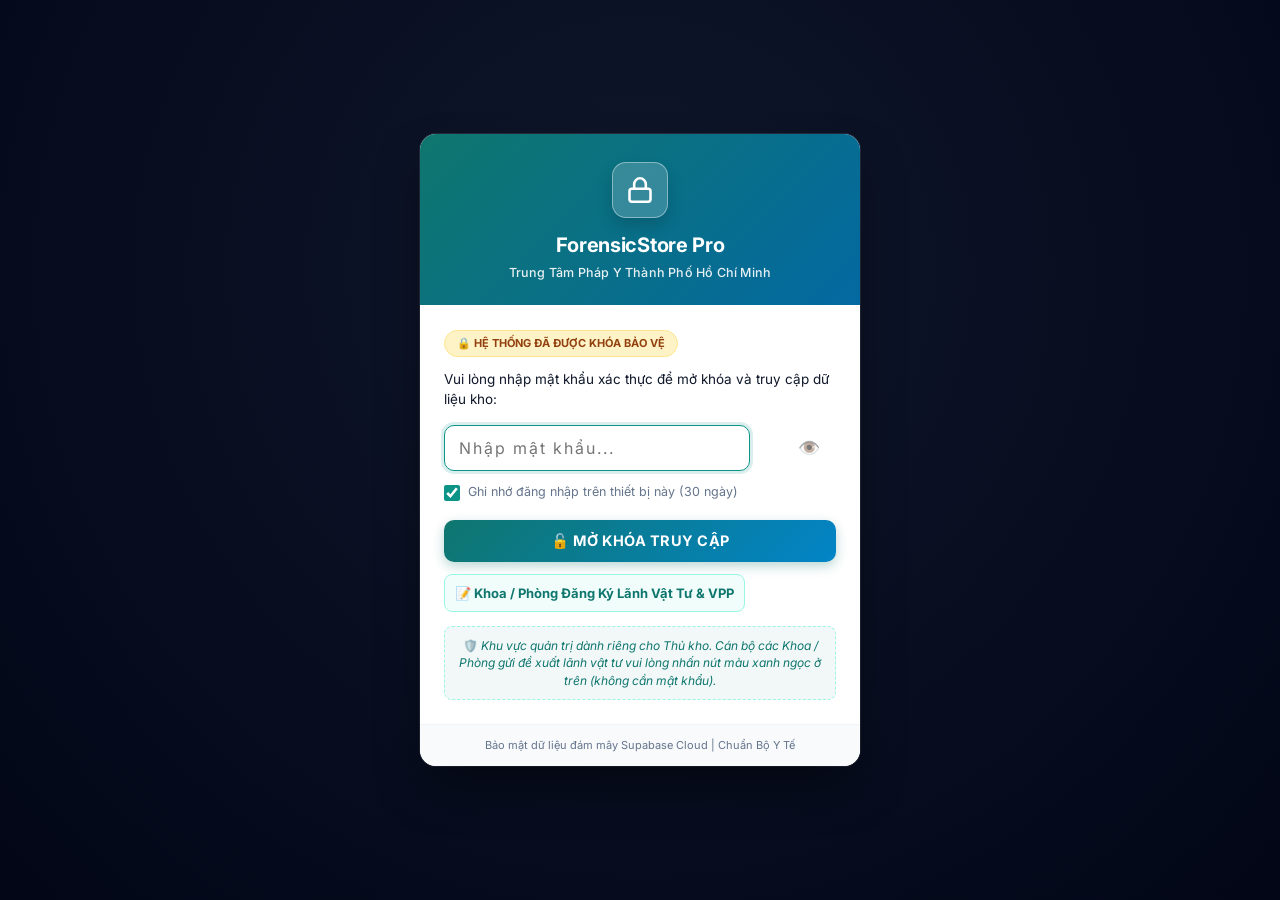
==== commit cf070800: "Add files via upload" ====
--- a/index.html
+++ b/index.html
@@ -70,10 +70,8 @@
         <button type="button" id="btn-lock-open-requisition" onclick="if(window.openCreateRequisitionModal) window.openCreateRequisitionModal();" class="btn btn-outline btn-block" style="margin-top: 12px; font-size: 13px; font-weight: 700; color: #0f766e; border-color: #99f6e4; background: #f0fdfa; padding: 10px; border-radius: 8px;">
           📝 Khoa / Phòng Đăng Ký Lãnh Vật Tư & VPP
         </button>
-        <div class="lock-hint-box">
-          <div style="font-size: 11.5px; color: var(--text-muted); line-height: 1.5;">
-            💡 <em>Mật khẩu mặc định: <strong>123456</strong> (Bạn có thể đổi mật khẩu bất kỳ lúc nào trong phần Cài Đặt).</em>
-          </div>
+        <div class="lock-security-notice" style="margin-top: 14px; padding: 10px 14px; background: rgba(15, 118, 110, 0.05); border: 1px dashed #99f6e4; border-radius: 8px; font-size: 12px; color: #0f766e; text-align: center; line-height: 1.45;">
+          🛡️ <em>Khu vực quản trị dành riêng cho Thủ kho. Cán bộ các Khoa / Phòng gửi đề xuất lãnh vật tư vui lòng nhấn nút màu xanh ngọc ở trên (không cần mật khẩu).</em>
         </div>
       </div>
 
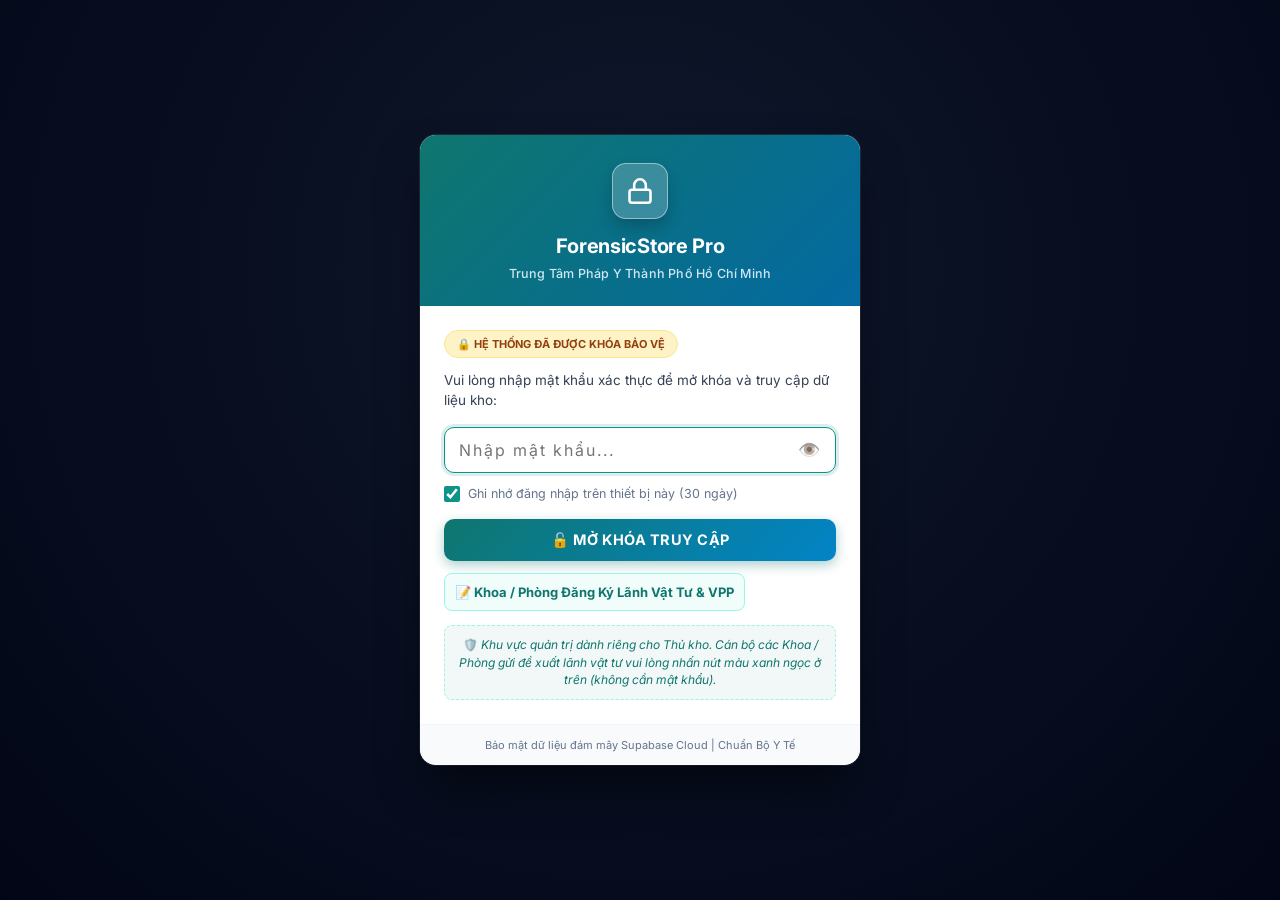
==== commit b843fd14: "Add files via upload" ====
--- a/index.html
+++ b/index.html
@@ -19,8 +19,256 @@
   <!-- CSS Stylesheet (Tự động nạp cả khi ở trong thư mục css/ hoặc để cùng cấp) -->
   <link rel="stylesheet" href="css/styles.css">
   <link rel="stylesheet" href="styles.css">
+
+  <!-- Critical Security Lock Screen Styles (Bảo đảm hiển thị tuyệt đối không phụ thuộc file CSS ngoài) -->
+  <style id="critical-lock-screen-css">
+    /* 1. MẶC ĐỊNH KHÓA: Ẩn hoàn toàn bảng điều khiển kho khi chưa xác thực */
+    body.app-locked .app-container {
+      display: none !important;
+    }
+    html.is-unlocked body.app-locked .app-container {
+      display: flex !important;
+    }
+    html.is-unlocked #lock-screen-overlay {
+      display: none !important;
+    }
+
+    /* 2. OVERLAY PHỦ TOÀN BỘ MÀN HÌNH NỀN TỐI CHUYÊN NGHIỆP */
+    #lock-screen-overlay,
+    .lock-screen-overlay {
+      position: fixed !important;
+      top: 0 !important;
+      left: 0 !important;
+      right: 0 !important;
+      bottom: 0 !important;
+      width: 100vw !important;
+      height: 100vh !important;
+      background: radial-gradient(circle at 50% 30%, #0f172a 0%, #020617 100%) !important;
+      z-index: 999999 !important;
+      display: flex !important;
+      align-items: center !important;
+      justify-content: center !important;
+      padding: 20px !important;
+      backdrop-filter: blur(12px) !important;
+      -webkit-backdrop-filter: blur(12px) !important;
+      box-sizing: border-box !important;
+      overflow-y: auto !important;
+    }
+
+    /* 3. THẺ KHÓA (CARD) TRẮNG BO TRÒN SANG TRỌNG */
+    .lock-card {
+      background: #ffffff !important;
+      border-radius: 16px !important;
+      width: 100% !important;
+      max-width: 440px !important;
+      box-shadow: 0 25px 50px -12px rgba(0, 0, 0, 0.6), 0 0 0 1px rgba(255, 255, 255, 0.1) !important;
+      overflow: hidden !important;
+      position: relative !important;
+      box-sizing: border-box !important;
+      font-family: 'Inter', system-ui, -apple-system, BlinkMacSystemFont, 'Segoe UI', Roboto, sans-serif !important;
+      margin: auto !important;
+      animation: lockCardPop 0.3s cubic-bezier(0.16, 1, 0.3, 1) !important;
+    }
+
+    @keyframes lockCardPop {
+      0% { opacity: 0; transform: scale(0.95); }
+      100% { opacity: 1; transform: scale(1); }
+    }
+
+    /* 4. TIÊU ĐỀ GRADIENT XANH NGỌC - XANH DƯƠNG */
+    .lock-card-header {
+      background: linear-gradient(135deg, #0f766e 0%, #0369a1 100%) !important;
+      color: #ffffff !important;
+      padding: 28px 24px 22px !important;
+      text-align: center !important;
+      position: relative !important;
+    }
+
+    .lock-logo-icon {
+      width: 56px !important;
+      height: 56px !important;
+      background: rgba(255, 255, 255, 0.2) !important;
+      border: 1.5px solid rgba(255, 255, 255, 0.45) !important;
+      border-radius: 14px !important;
+      display: flex !important;
+      align-items: center !important;
+      justify-content: center !important;
+      margin: 0 auto 12px !important;
+      color: #ffffff !important;
+      box-shadow: 0 8px 16px rgba(0, 0, 0, 0.2) !important;
+    }
+
+    .lock-logo-icon svg {
+      stroke: #ffffff !important;
+    }
+
+    .lock-title {
+      font-size: 20px !important;
+      font-weight: 700 !important;
+      margin: 0 0 4px !important;
+      letter-spacing: -0.3px !important;
+      color: #ffffff !important;
+    }
+
+    .lock-subtitle {
+      font-size: 12.5px !important;
+      margin: 0 !important;
+      opacity: 0.92 !important;
+      font-weight: 500 !important;
+      letter-spacing: 0.2px !important;
+      color: #e0f2fe !important;
+    }
+
+    /* 5. NỘI DUNG FORM ĐĂNG NHẬP */
+    .lock-card-body {
+      padding: 24px !important;
+      background: #ffffff !important;
+      box-sizing: border-box !important;
+    }
+
+    .lock-badge {
+      display: inline-flex !important;
+      align-items: center !important;
+      gap: 6px !important;
+      background: #fef3c7 !important;
+      color: #92400e !important;
+      padding: 5px 12px !important;
+      border-radius: 20px !important;
+      font-size: 11px !important;
+      font-weight: 700 !important;
+      margin-bottom: 12px !important;
+      border: 1px solid #fde68a !important;
+    }
+
+    .lock-instruction {
+      font-size: 13.5px !important;
+      color: #334155 !important;
+      margin-bottom: 16px !important;
+      line-height: 1.5 !important;
+    }
+
+    .lock-input-group {
+      position: relative !important;
+      margin-bottom: 12px !important;
+      display: flex !important;
+      align-items: center !important;
+      width: 100% !important;
+      box-sizing: border-box !important;
+    }
+
+    .lock-input {
+      width: 100% !important;
+      box-sizing: border-box !important;
+      padding: 12px 42px 12px 14px !important;
+      font-size: 16px !important;
+      border: 1.5px solid #cbd5e1 !important;
+      border-radius: 10px !important;
+      background: #f8fafc !important;
+      outline: none !important;
+      font-family: inherit !important;
+      color: #0f172a !important;
+      transition: border-color 0.2s, box-shadow 0.2s !important;
+    }
+    .lock-input:focus {
+      border-color: #0d9488 !important;
+      background: #ffffff !important;
+      box-shadow: 0 0 0 3px rgba(13, 148, 136, 0.15) !important;
+    }
+
+    .btn-toggle-pwd {
+      position: absolute !important;
+      right: 12px !important;
+      top: 50% !important;
+      transform: translateY(-50%) !important;
+      background: none !important;
+      border: none !important;
+      cursor: pointer !important;
+      font-size: 18px !important;
+      opacity: 0.65 !important;
+      padding: 4px !important;
+      line-height: 1 !important;
+    }
+    .btn-toggle-pwd:hover {
+      opacity: 1 !important;
+    }
+
+    .lock-error {
+      background: #fee2e2 !important;
+      border: 1px solid #fecaca !important;
+      color: #991b1b !important;
+      padding: 10px 14px !important;
+      border-radius: 8px !important;
+      font-size: 12.5px !important;
+      font-weight: 600 !important;
+      margin-bottom: 14px !important;
+      line-height: 1.4 !important;
+    }
+
+    .lock-remember-label {
+      display: flex !important;
+      align-items: center !important;
+      gap: 8px !important;
+      font-size: 12.5px !important;
+      color: #64748b !important;
+      cursor: pointer !important;
+      margin-bottom: 16px !important;
+      user-select: none !important;
+    }
+    .lock-remember-label input {
+      width: 16px !important;
+      height: 16px !important;
+      accent-color: #0d9488 !important;
+      cursor: pointer !important;
+    }
+
+    .lock-btn-submit {
+      width: 100% !important;
+      padding: 12px !important;
+      font-size: 14.5px !important;
+      font-weight: 700 !important;
+      color: #ffffff !important;
+      border-radius: 10px !important;
+      background: linear-gradient(135deg, #0f766e 0%, #0284c7 100%) !important;
+      border: none !important;
+      box-shadow: 0 4px 12px rgba(15, 118, 110, 0.35) !important;
+      cursor: pointer !important;
+      transition: transform 0.15s, filter 0.15s !important;
+    }
+    .lock-btn-submit:hover {
+      filter: brightness(1.08) !important;
+      transform: translateY(-1px) !important;
+    }
+
+    .lock-card-footer {
+      background: #f8fafc !important;
+      padding: 12px 20px !important;
+      border-top: 1px solid #f1f5f9 !important;
+      text-align: center !important;
+      font-size: 11px !important;
+      color: #64748b !important;
+    }
+  </style>
+
+  <!-- Pre-Auth check: Tránh chớp nháy giao diện khi thủ kho đã đăng nhập trước đó -->
+  <script>
+    (function() {
+      try {
+        var s = sessionStorage.getItem('forensic_store_auth_token');
+        var r = localStorage.getItem('forensic_store_remember_token');
+        if (s === 'authenticated') {
+          document.documentElement.classList.add('is-unlocked');
+        } else if (r) {
+          var p = JSON.parse(atob(r));
+          if (p && p.authenticated && p.expiresAt > Date.now()) {
+            sessionStorage.setItem('forensic_store_auth_token', 'authenticated');
+            document.documentElement.classList.add('is-unlocked');
+          }
+        }
+      } catch (e) {}
+    })();
+  </script>
 </head>
-<body>
+<body class="app-locked">
 
   <!-- 0. LOCK / LOGIN SECURITY SCREEN OVERLAY -->
   <div id="lock-screen-overlay" class="lock-screen-overlay" style="display: flex;">
--- a/css/styles.css
+++ b/css/styles.css
@@ -1821,14 +1821,24 @@
 /* ==========================================================================
    LOCK / LOGIN SCREEN STYLES
    ========================================================================== */
+body.app-locked .app-container {
+  display: none !important;
+}
+html.is-unlocked body.app-locked .app-container {
+  display: flex !important;
+}
+html.is-unlocked #lock-screen-overlay {
+  display: none !important;
+}
+
 .lock-screen-overlay {
-  position: fixed;
-  top: 0;
-  left: 0;
-  right: 0;
-  bottom: 0;
-  width: 100vw;
-  height: 100vh;
+  position: fixed !important;
+  top: 0 !important;
+  left: 0 !important;
+  right: 0 !important;
+  bottom: 0 !important;
+  width: 100vw !important;
+  height: 100vh !important;
   background: radial-gradient(circle at 50% 30%, #0f172a 0%, #020617 100%);
   z-index: 999999;
   display: flex;
--- a/styles.css
+++ b/styles.css
@@ -1821,14 +1821,24 @@
 /* ==========================================================================
    LOCK / LOGIN SCREEN STYLES
    ========================================================================== */
+body.app-locked .app-container {
+  display: none !important;
+}
+html.is-unlocked body.app-locked .app-container {
+  display: flex !important;
+}
+html.is-unlocked #lock-screen-overlay {
+  display: none !important;
+}
+
 .lock-screen-overlay {
-  position: fixed;
-  top: 0;
-  left: 0;
-  right: 0;
-  bottom: 0;
-  width: 100vw;
-  height: 100vh;
+  position: fixed !important;
+  top: 0 !important;
+  left: 0 !important;
+  right: 0 !important;
+  bottom: 0 !important;
+  width: 100vw !important;
+  height: 100vh !important;
   background: radial-gradient(circle at 50% 30%, #0f172a 0%, #020617 100%);
   z-index: 999999;
   display: flex;
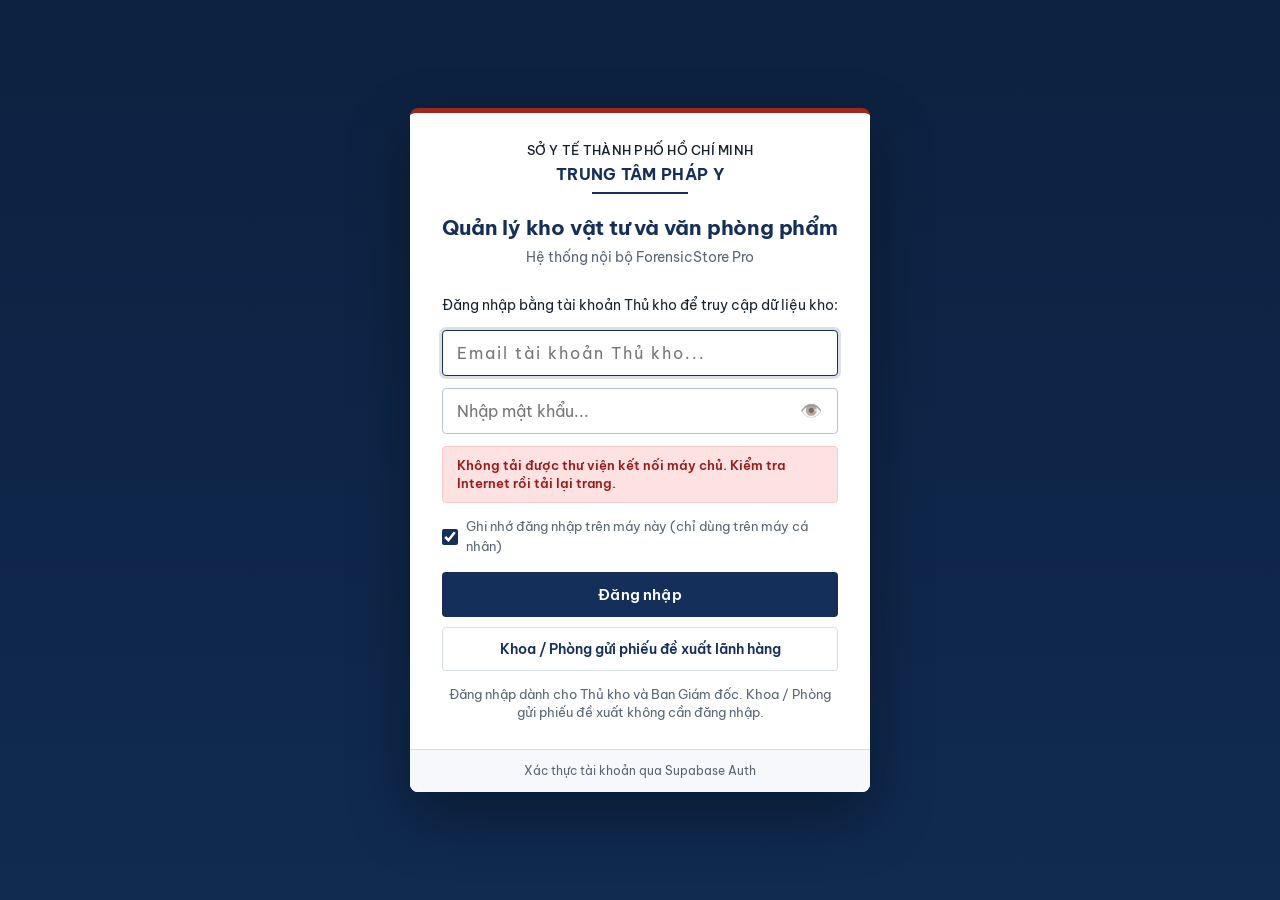
==== commit 55cc4b34: "Add files via upload" ====
--- a/index.html
+++ b/index.html
@@ -3,6 +3,8 @@
 <head>
   <meta charset="UTF-8">
   <meta name="viewport" content="width=device-width, initial-scale=1.0, maximum-scale=1.0, user-scalable=no, viewport-fit=cover">
+  <meta http-equiv="Content-Security-Policy" content="default-src 'self'; script-src 'self' 'unsafe-inline' https://cdn.jsdelivr.net; style-src 'self' 'unsafe-inline' https://fonts.googleapis.com; font-src 'self' https://fonts.gstatic.com; img-src 'self' data: blob:; connect-src 'self' https://*.supabase.co wss://*.supabase.co https://*.supabase.in wss://*.supabase.in; object-src 'none'; base-uri 'self'; form-action 'self'">
+  <meta name="referrer" content="no-referrer">
   <title>ForensicStore Pro - Quản Lý Kho Vật Tư & Kho Văn Phòng Phẩm | Trung Tâm Pháp Y</title>
   
   <!-- Google Fonts: Inter & JetBrains Mono -->
@@ -11,14 +13,16 @@
   <link href="https://fonts.googleapis.com/css2?family=Inter:wght@400;500;600;700&family=JetBrains+Mono:wght@400;500;600&display=swap" rel="stylesheet">
   
   <!-- Supabase Cloud SDK (Hỗ trợ đồng bộ đa thiết bị thời gian thực) -->
-  <script src="https://cdn.jsdelivr.net/npm/@supabase/supabase-js@2"></script>
+  <script src="https://cdn.jsdelivr.net/npm/@supabase/supabase-js@2.45.4/dist/umd/supabase.js" integrity="sha384-0w2KAL2YHP6wKOkUDzkCDGgVvfmHnj02DHeQ6XcHOgTfFsGyonKOpShMH1x6nk9o" crossorigin="anonymous"></script>
 
   <!-- SheetJS (XLSX) SDK: Đọc & Xuất File Excel (.xlsx, .xls, .csv) -->
-  <script src="https://cdn.jsdelivr.net/npm/xlsx@0.18.5/dist/xlsx.full.min.js"></script>
+  <script src="https://cdn.jsdelivr.net/npm/xlsx@0.18.5/dist/xlsx.full.min.js" integrity="sha384-vtjasyidUo0kW94K5MXDXntzOJpQgBKXmE7e2Ga4LG0skTTLeBi97eFAXsqewJjw" crossorigin="anonymous"></script>
 
   <!-- CSS Stylesheet (Tự động nạp cả khi ở trong thư mục css/ hoặc để cùng cấp) -->
   <link rel="stylesheet" href="css/styles.css">
   <link rel="stylesheet" href="styles.css">
+  <!-- Giao diện "Công văn" (xóa 2 dòng theme để quay về giao diện cũ) -->
+  <link rel="stylesheet" href="css/theme.css">
 
   <!-- Critical Security Lock Screen Styles (Bảo đảm hiển thị tuyệt đối không phụ thuộc file CSS ngoài) -->
   <style id="critical-lock-screen-css">
@@ -249,24 +253,6 @@
     }
   </style>
 
-  <!-- Pre-Auth check: Tránh chớp nháy giao diện khi thủ kho đã đăng nhập trước đó -->
-  <script>
-    (function() {
-      try {
-        var s = sessionStorage.getItem('forensic_store_auth_token');
-        var r = localStorage.getItem('forensic_store_remember_token');
-        if (s === 'authenticated') {
-          document.documentElement.classList.add('is-unlocked');
-        } else if (r) {
-          var p = JSON.parse(atob(r));
-          if (p && p.authenticated && p.expiresAt > Date.now()) {
-            sessionStorage.setItem('forensic_store_auth_token', 'authenticated');
-            document.documentElement.classList.add('is-unlocked');
-          }
-        }
-      } catch (e) {}
-    })();
-  </script>
 </head>
 <body class="app-locked">
 
@@ -324,7 +310,7 @@
       </div>
 
       <div class="lock-card-footer">
-        <span>Bảo mật dữ liệu đám mây Supabase Cloud | Chuẩn Bộ Y Tế</span>
+        <span>Bảo mật dữ liệu đám mây Supabase Cloud</span>
       </div>
     </div>
   </div>
@@ -1273,32 +1259,18 @@
               </div>
               <div class="card-body" style="display: flex; flex-direction: column; gap: 16px;">
                 <p style="font-size: 13px; color: var(--text-muted); line-height: 1.5; margin: 0;">
-                  Khi kết nối Đám mây Supabase (miễn phí), mọi thao tác lập phiếu, nhập/xuất kho từ máy tính cơ quan, máy ở nhà hoặc điện thoại sẽ được tự động đồng bộ tức thì theo thời gian thực mà không cần copy file thủ công.
+                  Kết nối Đám Mây được cấu hình cố định trong file <code>js/config.js</code>. Mọi máy (máy cơ quan, điện thoại) chỉ cần mở địa chỉ trang web và <strong>đăng nhập tài khoản Thủ kho</strong> là đồng bộ. Khoa / Phòng gửi phiếu đề xuất không cần đăng nhập và không xem được dữ liệu kho.<br>Tài khoản đang đăng nhập: <strong id="settings-admin-email">---</strong>
                 </p>
-
-                <!-- QUICK SYNC PASTE BOX FOR MOBILE & OTHER DEVICES -->
-                <div style="background: #f0fdf4; border: 1.5px dashed #10b981; border-radius: 8px; padding: 14px; display: flex; flex-direction: column; gap: 8px;">
-                  <div style="font-weight: 700; font-size: 13.5px; color: #065f46; display: flex; align-items: center; gap: 6px;">
-                    <span>⚡ KẾT NỐI NHANH 1-CHẠM (Dành Cho Điện Thoại / Máy Mới):</span>
-                  </div>
-                  <div style="font-size: 12px; color: #047857;">
-                    Dán toàn bộ đường link chia sẻ từ máy tính gửi qua Zalo vào ô bên dưới rồi bấm <strong>"Kích Hoạt Ngay"</strong>:
-                  </div>
-                  <div style="display: flex; gap: 8px;">
-                    <input type="text" class="form-control" id="input-quick-sync-token" placeholder="VD: https://app-nhap-kho-uozl.vercel.app/?cloud=..." style="flex: 1; font-size: 13px;">
-                    <button type="button" class="btn btn-primary btn-sm" id="btn-apply-quick-sync" style="white-space: nowrap; padding: 0 18px; font-weight: 700;">🚀 Kích Hoạt Ngay</button>
-                  </div>
-                </div>
 
                 <div class="cloud-config-box">
                   <div class="form-grid" style="gap: 14px;">
                     <div class="form-group">
                       <label class="form-label"><strong>1. Supabase Project URL:</strong></label>
-                      <input type="url" class="form-control font-mono" id="set-supabase-url" placeholder="VD: https://xyzcompany.supabase.co">
+                      <input type="text" class="form-control font-mono" id="set-supabase-url" readonly style="background: #f8fafc;">
                     </div>
                     <div class="form-group">
-                      <label class="form-label"><strong>2. Supabase Anon / Public API Key:</strong></label>
-                      <input type="password" class="form-control font-mono" id="set-supabase-key" placeholder="VD: eyJhbGciOiJIUzI1NiIsInR5cCI6IkpXVCJ9...">
+                      <label class="form-label"><strong>2. Supabase Anon / Public API Key (đã ẩn bớt):</strong></label>
+                      <input type="text" class="form-control font-mono" id="set-supabase-key" readonly style="background: #f8fafc;">
                     </div>
                   </div>
 
@@ -1310,10 +1282,7 @@
 
                     <div style="display: flex; gap: 8px; flex-wrap: wrap;">
                       <button type="button" class="btn btn-outline btn-sm" id="btn-test-supabase">
-                        🔌 Kiểm Tra Kết Nối
-                      </button>
-                      <button type="button" class="btn btn-primary btn-sm" id="btn-save-supabase">
-                        💾 Lưu & Bật Đám Mây
+                        🔌 Kiểm Tra Kết Nối & Quyền
                       </button>
                       <button type="button" class="btn btn-secondary btn-sm" id="btn-push-supabase" title="Đẩy toàn bộ dữ liệu máy này lên đám mây">
                         📤 Đẩy Lên Đám Mây (Upload)
@@ -1322,7 +1291,7 @@
                         📥 Kéo Về Máy (Download)
                       </button>
                       <button type="button" class="btn btn-outline btn-sm" id="btn-share-phone-qr" style="border-color: var(--primary); color: var(--primary-dark); font-weight: 700;">
-                        📱 Chia Sẻ Cho Điện Thoại (QR Code)
+                        📱 Mở Trên Điện Thoại
                       </button>
                     </div>
                   </div>
@@ -1334,20 +1303,11 @@
                     📖 Hướng dẫn 3 bước tạo Database Supabase miễn phí (chỉ mất 2 phút)
                   </summary>
                   <div style="margin-top: 12px; font-size: 12.5px; line-height: 1.6; color: var(--text-main);">
-                    <p><strong>Bước 1:</strong> Truy cập <strong><a href="https://supabase.com" target="_blank" style="color: var(--primary); text-decoration: underline;">supabase.com</a></strong> ➡️ Đăng nhập bằng Google hoặc GitHub ➡️ Bấm <strong>"New project"</strong> (Đặt tên ví dụ: <code>kho-phap-y</code>).</p>
-                    <p><strong>Bước 2:</strong> Vào mục <strong>SQL Editor</strong> ở menu bên trái của Supabase, dán đoạn mã sau vào rồi nhấn nút <strong>Run</strong>:</p>
-                    <pre class="cloud-sql-code">-- Tạo bảng lưu trữ cơ sở dữ liệu kho Pháp Y
-CREATE TABLE IF NOT EXISTS public.forensic_inventory (
-  id TEXT PRIMARY KEY,
-  data JSONB NOT NULL,
-  updated_at TIMESTAMPTZ DEFAULT NOW()
-);
-
--- Cho phép ứng dụng đọc/ghi dữ liệu
-ALTER TABLE public.forensic_inventory ENABLE ROW LEVEL SECURITY;
-CREATE POLICY "Allow public read/write" ON public.forensic_inventory
-  FOR ALL USING (true) WITH CHECK (true);</pre>
-                    <p><strong>Bước 3:</strong> Vào mục <strong>Project Settings</strong> ➡️ <strong>API</strong> ➡️ Sao chép <strong>Project URL</strong> và <strong>anon / public key</strong> dán vào 2 ô ở trên, bấm <strong>"Lưu & Bật Đám Mây"</strong> ➡️ Bấm <strong>"Chia Sẻ Cho Điện Thoại (QR Code)"</strong> để quét trên điện thoại là xong!</p>
+                    <p><strong>Bước 1:</strong> Tạo project trên <strong>supabase.com</strong> (nếu chưa có).</p>
+                    <p><strong>Bước 2:</strong> Vào <strong>SQL Editor</strong>, dán toàn bộ nội dung file <code>supabase/security_upgrade.sql</code> (có trong mã nguồn) rồi bấm <strong>Run</strong>. File này khóa dữ liệu kho, chỉ cho tài khoản Thủ kho đọc / ghi, tạo hộp thư phiếu đề xuất và nhật ký thay đổi.</p>
+                    <p><strong>Bước 3:</strong> Vào <strong>Authentication → Sign In / Providers</strong>, tắt <strong>Allow new users to sign up</strong>. Sau đó vào <strong>Authentication → Users → Add user</strong> tạo tài khoản Thủ kho (tích <em>Auto Confirm User</em>), rồi chạy đoạn SQL cấp quyền ở mục 7 cuối file.</p>
+                    <p><strong>Bước 4:</strong> Mở file <code>js/config.js</code>, điền <strong>Project URL</strong> và khóa <strong>anon / public</strong> (tuyệt đối không dùng khóa service_role), đẩy lên GitHub để Vercel cập nhật.</p>
+                    <p style="color: var(--danger);"><strong>Lưu ý:</strong> Link đồng bộ kiểu cũ <code>?cloud=...</code> gửi qua Zalo trước đây không còn tác dụng. Nên xóa các tin nhắn chứa link đó.</p>
                   </div>
                 </details>
               </div>
@@ -2074,7 +2034,7 @@
       </div>
       <div class="modal-body" style="padding: 20px; text-align: center;">
         <p style="font-size: 13.5px; color: var(--text-main); margin-bottom: 16px; line-height: 1.5;">
-          Quét mã QR hoặc sao chép liên kết bên dưới để mở trên điện thoại. Điện thoại sẽ <strong>tự động kết nối Đám Mây và đồng bộ 100% số liệu tức thì</strong> với máy tính!
+          Mở địa chỉ trang web dưới đây trên điện thoại rồi <strong>đăng nhập bằng tài khoản Thủ kho</strong>. Liên kết này không chứa khóa hay mật khẩu nên gửi cho Khoa / Phòng để gửi phiếu đề xuất cũng an toàn.
         </p>
 
         <!-- QR CODE CONTAINER -->
@@ -2083,12 +2043,12 @@
             <img id="phone-qr-img" src="" alt="Mã QR Đồng Bộ" style="width: 220px; height: 220px; display: none;">
             <span id="phone-qr-loading" style="font-size: 13px; color: var(--text-muted);">Đang tạo mã QR...</span>
           </div>
-          <small style="margin-top: 10px; font-weight: 700; color: var(--primary-dark); font-size: 12.5px;">📷 Mở Camera điện thoại quét mã này</small>
+          <small style="margin-top: 10px; font-weight: 700; color: var(--primary-dark); font-size: 12.5px;">🔐 Đăng nhập trên điện thoại để đồng bộ</small>
         </div>
 
         <!-- LINK SHARE -->
         <div style="display: flex; flex-direction: column; gap: 8px; text-align: left;">
-          <label class="form-label" style="margin: 0; font-size: 12px;"><strong>Hoặc gửi liên kết qua Zalo / Tin nhắn để mở trên điện thoại:</strong></label>
+          <label class="form-label" style="margin: 0; font-size: 12px;"><strong>Địa chỉ trang web:</strong></label>
           <div style="display: flex; gap: 8px;">
             <input type="text" class="form-control font-mono" id="phone-share-url-input" readonly style="font-size: 11.5px; background: #f8fafc;">
             <button type="button" class="btn btn-primary" id="btn-copy-share-url" style="white-space: nowrap; padding: 8px 14px; font-size: 13px;">
@@ -2098,7 +2058,7 @@
         </div>
 
         <div style="margin-top: 16px; background: #f0fdfa; border: 1px solid #ccfbf1; border-radius: 8px; padding: 12px; font-size: 12px; text-align: left; color: #0f766e; line-height: 1.5;">
-          💡 <strong>Cách hoạt động:</strong> Sau khi điện thoại mở liên kết này, mọi thay đổi trên máy tính sẽ tự động cập nhật ngay trên điện thoại và ngược lại!
+          💡 <strong>Cách hoạt động:</strong> Sau khi đăng nhập trên điện thoại, mọi thay đổi trên máy tính sẽ tự động cập nhật ngay trên điện thoại và ngược lại. Khi dùng xong trên máy lạ, nhớ bấm <strong>Đăng xuất</strong>.
         </div>
       </div>
       <div class="modal-footer">
@@ -2116,7 +2076,9 @@
   <div class="toast-container" id="toast-container"></div>
 
   <!-- JS SCRIPTS (Tự động nạp item-catalog-data.js và app.js dù ở trong thư mục js/ hay cùng cấp) -->
+  <script src="js/config.js"></script>
   <script src="js/item-catalog-data.js" onerror="var s=document.createElement('script');s.src='item-catalog-data.js';document.body.appendChild(s);"></script>
+  <script src="js/theme.js"></script>
   <script src="js/app.js" onerror="var s=document.createElement('script');s.src='app.js';document.body.appendChild(s);"></script>
   <script>
     window.addEventListener('DOMContentLoaded', function() {
--- a/css/theme.css
+++ b/css/theme.css
@@ -0,0 +1,307 @@
+@font-face{font-family:'Be Vietnam Pro';font-style:normal;font-weight:400;font-display:swap;src:url(../fonts/be-vietnam-pro-vietnamese-400-normal.woff2) format('woff2');unicode-range:U+0102-0103,U+0110-0111,U+0128-0129,U+0168-0169,U+01A0-01A1,U+01AF-01B0,U+0300-0301,U+0303-0304,U+0308-0309,U+0323,U+0329,U+1EA0-1EF9,U+20AB;}
+@font-face{font-family:'Be Vietnam Pro';font-style:normal;font-weight:400;font-display:swap;src:url(../fonts/be-vietnam-pro-latin-400-normal.woff2) format('woff2');unicode-range:U+0000-00FF,U+0131,U+0152-0153,U+02BB-02BC,U+02C6,U+02DA,U+02DC,U+0304,U+0308,U+0329,U+2000-206F,U+2074,U+20AC,U+2122,U+2191,U+2193,U+2212,U+2215,U+FEFF,U+FFFD;}
+@font-face{font-family:'Be Vietnam Pro';font-style:normal;font-weight:500;font-display:swap;src:url(../fonts/be-vietnam-pro-vietnamese-500-normal.woff2) format('woff2');unicode-range:U+0102-0103,U+0110-0111,U+0128-0129,U+0168-0169,U+01A0-01A1,U+01AF-01B0,U+0300-0301,U+0303-0304,U+0308-0309,U+0323,U+0329,U+1EA0-1EF9,U+20AB;}
+@font-face{font-family:'Be Vietnam Pro';font-style:normal;font-weight:500;font-display:swap;src:url(../fonts/be-vietnam-pro-latin-500-normal.woff2) format('woff2');unicode-range:U+0000-00FF,U+0131,U+0152-0153,U+02BB-02BC,U+02C6,U+02DA,U+02DC,U+0304,U+0308,U+0329,U+2000-206F,U+2074,U+20AC,U+2122,U+2191,U+2193,U+2212,U+2215,U+FEFF,U+FFFD;}
+@font-face{font-family:'Be Vietnam Pro';font-style:normal;font-weight:600;font-display:swap;src:url(../fonts/be-vietnam-pro-vietnamese-600-normal.woff2) format('woff2');unicode-range:U+0102-0103,U+0110-0111,U+0128-0129,U+0168-0169,U+01A0-01A1,U+01AF-01B0,U+0300-0301,U+0303-0304,U+0308-0309,U+0323,U+0329,U+1EA0-1EF9,U+20AB;}
+@font-face{font-family:'Be Vietnam Pro';font-style:normal;font-weight:600;font-display:swap;src:url(../fonts/be-vietnam-pro-latin-600-normal.woff2) format('woff2');unicode-range:U+0000-00FF,U+0131,U+0152-0153,U+02BB-02BC,U+02C6,U+02DA,U+02DC,U+0304,U+0308,U+0329,U+2000-206F,U+2074,U+20AC,U+2122,U+2191,U+2193,U+2212,U+2215,U+FEFF,U+FFFD;}
+@font-face{font-family:'Be Vietnam Pro';font-style:normal;font-weight:700;font-display:swap;src:url(../fonts/be-vietnam-pro-vietnamese-700-normal.woff2) format('woff2');unicode-range:U+0102-0103,U+0110-0111,U+0128-0129,U+0168-0169,U+01A0-01A1,U+01AF-01B0,U+0300-0301,U+0303-0304,U+0308-0309,U+0323,U+0329,U+1EA0-1EF9,U+20AB;}
+@font-face{font-family:'Be Vietnam Pro';font-style:normal;font-weight:700;font-display:swap;src:url(../fonts/be-vietnam-pro-latin-700-normal.woff2) format('woff2');unicode-range:U+0000-00FF,U+0131,U+0152-0153,U+02BB-02BC,U+02C6,U+02DA,U+02DC,U+0304,U+0308,U+0329,U+2000-206F,U+2074,U+20AC,U+2122,U+2191,U+2193,U+2212,U+2215,U+FEFF,U+FFFD;}
+
+/* ======================================================================
+   GIAO DIỆN "CÔNG VĂN" - TRANG NGHIÊM, XANH MỰC & TRẮNG
+   Lớp giao diện phủ lên styles.css. Xóa file này (và theme.js) để quay về giao diện cũ.
+   ====================================================================== */
+:root {
+  --ink: #14305a;          /* xanh mực công văn */
+  --ink-deep: #0d2140;     /* thanh điều hướng */
+  --ink-soft: #e8edf5;     /* nền nhấn nhạt */
+  --seal: #a3261f;         /* đỏ son con dấu - chỉ dùng cho đường kẻ & cảnh báo nghiêm trọng */
+  --paper: #ffffff;
+  --desk: #f2f4f7;         /* nền trang */
+  --rule: #d8dee7;
+  --ink-text: #18212f;
+  --muted: #5a6576;
+
+  --primary: var(--ink);
+  --primary-hover: #0f2547;
+  --primary-light: var(--ink-soft);
+  --primary-dark: var(--ink-deep);
+  --secondary: var(--ink);
+  --secondary-hover: #0f2547;
+  --secondary-light: var(--ink-soft);
+  --bg-main: var(--desk);
+  --bg-card: var(--paper);
+  --bg-alt: #f6f8fb;
+  --border: var(--rule);
+  --text-main: var(--ink-text);
+  --text-muted: var(--muted);
+  --danger: #b42318;
+  --danger-light: #fdecea;
+  --danger-dark: #8a1c12;
+  --warning: #b25e09;
+  --warning-light: #fdf3e1;
+  --warning-dark: #7a3f05;
+  --success: #1f6f43;
+  --success-light: #e5f2ea;
+  --success-dark: #165232;
+  --info: var(--ink);
+  --info-light: var(--ink-soft);
+  --shadow-sm: none;
+  --shadow-md: 0 1px 2px rgba(13, 33, 64, .06), 0 4px 12px rgba(13, 33, 64, .06);
+  --shadow-lg: 0 8px 28px rgba(13, 33, 64, .14);
+  --radius-sm: 4px;
+  --radius-md: 6px;
+  --radius-lg: 8px;
+  --radius-xl: 10px;
+  --font-sans: 'Be Vietnam Pro', 'Segoe UI', Roboto, Arial, sans-serif;
+}
+
+html body { font-family: var(--font-sans); font-size: 14px; color: var(--ink-text); background: var(--desk); }
+body .stat-value, body .data-table td, body .font-mono { font-variant-numeric: tabular-nums; }
+body .font-mono { font-family: var(--font-sans) !important; letter-spacing: 0; }
+:focus-visible { outline: 2px solid var(--ink) !important; outline-offset: 2px; }
+
+/* ---------- Thanh trên cùng ---------- */
+html body .master-topbar {
+  background: var(--ink-deep) !important;
+  border-bottom: 3px solid var(--seal);
+  box-shadow: none !important;
+}
+html body .topbar-logo-icon {
+  background: transparent !important;
+  border: 1.5px solid rgba(255,255,255,.55) !important;
+  border-radius: 50% !important;
+  color: #fff !important;
+  box-shadow: none !important;
+}
+html body .topbar-brand-text h1 { font-size: 15px; font-weight: 700; letter-spacing: 0; color: #fff; }
+html body .topbar-brand-text p { text-transform: none; letter-spacing: 0; font-size: 12px; color: rgba(255,255,255,.7); }
+html body .topbar-nav .nav-item,
+html body .nav-dropdown-toggle {
+  color: rgba(255,255,255,.78) !important;
+  background: transparent !important;
+  border-radius: 0 !important;
+  font-weight: 500;
+  box-shadow: none !important;
+  border-bottom: 2px solid transparent;
+}
+html body .topbar-nav .nav-item:hover,
+html body .nav-dropdown-toggle:hover { color: #fff !important; background: rgba(255,255,255,.06) !important; }
+html body .topbar-nav > .nav-item.active {
+  color: #fff !important;
+  background: transparent !important;
+  border-bottom-color: #fff;
+  font-weight: 600;
+}
+html body .nav-dropdown-menu { border-radius: 6px !important; border: 1px solid var(--rule) !important; box-shadow: var(--shadow-lg) !important; }
+html body .nav-dropdown-item { color: var(--ink-text) !important; }
+html body .nav-dropdown-item:hover, html body .nav-dropdown-item.active { background: var(--ink-soft) !important; color: var(--ink) !important; }
+html body .topbar-nav .badge { background: var(--seal) !important; color: #fff !important; }
+html body .user-avatar { background: #fff !important; color: var(--ink-deep) !important; font-weight: 700; border-radius: 50% !important; }
+html body .user-role { color: rgba(255,255,255,.65) !important; }
+html body #btn-topbar-lock {
+  background: transparent !important;
+  border: 1px solid rgba(255,255,255,.45) !important;
+  border-radius: 4px !important;
+  color: #fff !important;
+}
+
+/* ---------- Thanh thao tác ---------- */
+html body .top-header { background: var(--paper) !important; border-bottom: 1px solid var(--rule) !important; box-shadow: none !important; }
+html body .page-title-group h2 { font-size: 20px; font-weight: 700; color: var(--ink); letter-spacing: -.01em; }
+html body .warehouse-selector-tabs { background: var(--desk) !important; border: 1px solid var(--rule) !important; border-radius: 6px !important; padding: 3px !important; }
+html body .wh-tab-btn { border-radius: 4px !important; color: var(--muted) !important; font-weight: 500 !important; box-shadow: none !important; background: transparent !important; }
+html body .wh-tab-btn.active-all,
+html body .wh-tab-btn.active-chemical,
+html body .wh-tab-btn.active-office { background: var(--paper) !important; color: var(--ink) !important; font-weight: 600 !important; box-shadow: 0 0 0 1px var(--rule) !important; }
+
+html body .btn { border-radius: 4px !important; font-weight: 600 !important; box-shadow: none !important; letter-spacing: 0 !important; text-transform: none !important; }
+html body .btn-primary, html body #btn-quick-stock-in { background: var(--ink) !important; border: 1px solid var(--ink) !important; color: #fff !important; }
+html body .btn-primary:hover, html body #btn-quick-stock-in:hover { background: var(--ink-deep) !important; }
+html body .btn-secondary, html body #btn-quick-stock-out { background: var(--paper) !important; border: 1px solid var(--ink) !important; color: var(--ink) !important; }
+html body .btn-secondary:hover, html body #btn-quick-stock-out:hover { background: var(--ink-soft) !important; }
+html body .btn-outline { background: var(--paper) !important; border: 1px solid var(--rule) !important; color: var(--ink-text) !important; }
+html body .btn-outline:hover { border-color: var(--ink) !important; color: var(--ink) !important; }
+html body #btn-quick-create-requisition,
+html body #btn-quick-import-excel { background: transparent !important; border: 1px solid transparent !important; color: var(--ink) !important; }
+html body #btn-quick-create-requisition:hover,
+html body #btn-quick-import-excel:hover { background: var(--ink-soft) !important; }
+html body .btn-danger { background: var(--danger) !important; border-color: var(--danger) !important; color: #fff !important; }
+
+html body .cloud-status-badge { border-radius: 4px !important; font-weight: 500 !important; border: 1px solid var(--rule) !important; background: var(--paper) !important; color: var(--muted) !important; }
+html body .cloud-status-badge.status-online { color: var(--success) !important; }
+html body .cloud-status-badge.status-error { color: var(--danger) !important; }
+
+/* ---------- Thẻ số liệu ---------- */
+html body .stat-card {
+  border-radius: 6px !important;
+  border: 1px solid var(--rule) !important;
+  border-top: 3px solid var(--ink) !important;
+  border-left: 1px solid var(--rule) !important;
+  box-shadow: none !important;
+  padding: 16px 18px !important;
+}
+html body .stats-grid .stat-card:nth-child(3) { border-top-color: var(--danger) !important; }
+html body .stats-grid .stat-card:nth-child(4) { border-top-color: var(--warning) !important; }
+html body .stat-card:hover { transform: none !important; box-shadow: var(--shadow-md) !important; }
+html body .stat-card-title { text-transform: none !important; letter-spacing: 0 !important; font-size: 13px !important; font-weight: 600 !important; color: var(--muted) !important; }
+html body .stat-icon { display: none !important; }
+html body .stat-value { font-size: 30px !important; font-weight: 700 !important; color: var(--ink) !important; letter-spacing: -.02em; margin: 6px 0 2px !important; }
+html body .stats-grid .stat-card:nth-child(3) .stat-value { color: var(--danger) !important; }
+html body .stats-grid .stat-card:nth-child(4) .stat-value { color: var(--warning) !important; }
+html body .stat-sub { color: var(--muted) !important; font-size: 12.5px !important; }
+
+/* ---------- Khung nội dung & bảng ---------- */
+html body .card { border-radius: 6px !important; border: 1px solid var(--rule) !important; box-shadow: none !important; }
+html body .card-header { background: var(--paper) !important; border-bottom: 1px solid var(--rule) !important; }
+html body .card-title { font-size: 15px !important; font-weight: 700 !important; color: var(--ink) !important; letter-spacing: 0 !important; }
+html body .data-table th {
+  background: #f6f8fb !important;
+  color: var(--muted) !important;
+  text-transform: none !important;
+  letter-spacing: 0 !important;
+  font-size: 12.5px !important;
+  font-weight: 600 !important;
+  border-bottom: 1px solid var(--rule) !important;
+}
+html body .data-table td { border-bottom: 1px solid #e9edf2 !important; color: var(--ink-text); }
+html body .data-table tbody tr:hover td { background: #f8fafc !important; }
+
+html body .tag, html body .badge { border-radius: 3px !important; font-weight: 600 !important; letter-spacing: 0 !important; }
+html body .tag-chemical { background: var(--ink-soft) !important; color: var(--ink) !important; border: 0 !important; }
+html body .tag-office { background: #eef0f3 !important; color: #3d4757 !important; border: 0 !important; }
+html body .tag-danger, html body .tag-rejected { background: var(--danger-light) !important; color: var(--danger-dark) !important; border: 0 !important; }
+html body .tag-warning, html body .tag-pending { background: var(--warning-light) !important; color: var(--warning-dark) !important; border: 0 !important; }
+html body .tag-success, html body .tag-approved { background: var(--success-light) !important; color: var(--success-dark) !important; border: 0 !important; }
+
+html body .form-control { border-radius: 4px !important; border-color: #c9d1dc !important; }
+html body .form-control:focus { border-color: var(--ink) !important; box-shadow: 0 0 0 3px rgba(20,48,90,.12) !important; }
+html body .modal-container { border-radius: 8px !important; }
+html body .modal-header { border-bottom: 1px solid var(--rule) !important; }
+
+html body .toast { border-radius: 6px !important; background: var(--ink-deep) !important; color: #fff !important; border-left: 3px solid var(--seal) !important; }
+
+/* ---------- Màn hình đăng nhập: tiêu đề kiểu văn bản hành chính ---------- */
+html body #lock-screen-overlay, html body .lock-screen-overlay {
+  background: var(--ink-deep) !important;
+  background-image: linear-gradient(180deg, #0d2140 0%, #102a50 100%) !important;
+  backdrop-filter: none !important;
+}
+html body .lock-card {
+  max-width: 460px !important;
+  border-radius: 8px !important;
+  border-top: 5px solid var(--seal) !important;
+  box-shadow: 0 24px 60px rgba(0,0,0,.35) !important;
+  font-family: var(--font-sans) !important;
+  animation: none !important;
+}
+html body .lock-card-header {
+  background: var(--paper) !important;
+  color: var(--ink) !important;
+  padding: 28px 32px 8px !important;
+  text-align: center !important;
+}
+html body .lock-logo-icon { display: none !important; }
+html body .lock-org-parent { font-size: 13px; font-weight: 500; color: var(--ink-text); letter-spacing: .02em; margin: 0; }
+html body .lock-org-name { font-size: 16px; font-weight: 700; color: var(--ink); letter-spacing: .02em; margin: 2px 0 0; }
+html body .lock-org-rule { width: 96px; height: 1.5px; background: var(--ink); margin: 6px auto 20px; border: 0; }
+html body .lock-title { color: var(--ink) !important; font-size: 21px !important; font-weight: 700 !important; letter-spacing: -.01em !important; line-height: 1.3 !important; margin: 0 0 6px !important; }
+html body .lock-subtitle { color: var(--muted) !important; font-size: 13.5px !important; font-weight: 400 !important; opacity: 1 !important; letter-spacing: 0 !important; }
+html body .lock-card-body { padding: 20px 32px 28px !important; }
+html body .lock-badge { display: none !important; }
+html body .lock-instruction { font-size: 14px !important; color: var(--ink-text) !important; margin-bottom: 14px !important; }
+html body .lock-input {
+  border-radius: 4px !important;
+  background: var(--paper) !important;
+  border: 1px solid #b9c3d1 !important;
+  font-size: 16px !important;
+  padding: 12px 42px 12px 14px !important;
+}
+html body .lock-input:focus { border-color: var(--ink) !important; box-shadow: 0 0 0 3px rgba(20,48,90,.15) !important; }
+html body .lock-remember-label { font-size: 13px !important; color: var(--muted) !important; }
+html body .lock-btn-submit, html body #btn-unlock-submit {
+  background: var(--ink) !important;
+  border: 0 !important;
+  border-radius: 4px !important;
+  font-size: 15px !important;
+  font-weight: 600 !important;
+  padding: 13px !important;
+  letter-spacing: .01em !important;
+  box-shadow: none !important;
+  text-transform: none !important;
+}
+html body .lock-btn-submit:hover, html body #btn-unlock-submit:hover { background: #0f2547 !important; }
+html body #btn-lock-open-requisition {
+  background: var(--paper) !important;
+  border: 1px solid var(--rule) !important;
+  border-radius: 4px !important;
+  color: var(--ink) !important;
+  font-size: 14px !important;
+  font-weight: 600 !important;
+  padding: 12px !important;
+  margin-top: 10px !important;
+  width: 100% !important;
+  display: block !important;
+}
+html body #btn-lock-open-requisition:hover { border-color: var(--ink) !important; background: var(--ink-soft) !important; }
+html body .lock-security-notice {
+  background: transparent !important;
+  border: 0 !important;
+  color: var(--muted) !important;
+  font-size: 12.5px !important;
+  padding: 10px 0 0 !important;
+  margin-top: 4px !important;
+}
+html body .lock-security-notice em { font-style: normal; }
+html body .lock-error { border-radius: 4px !important; }
+html body .lock-card-footer { background: #f6f8fb !important; border-top: 1px solid var(--rule) !important; color: var(--muted) !important; font-size: 12px !important; }
+
+/* ---------- Điện thoại ---------- */
+@media (max-width: 768px) {
+  html body .master-topbar { border-bottom-width: 2px; }
+  html body .topbar-user-profile .user-info,
+  html body .topbar-user-profile .user-avatar { display: none !important; }
+  html body .topbar-brand-text p { display: none; }
+  html body .topbar-nav { background: var(--ink-deep) !important; }
+  html body .topbar-nav > .nav-item.active { background: rgba(255,255,255,.08) !important; border-bottom-color: transparent; border-left: 3px solid #fff; }
+
+  html body .top-header { gap: 8px !important; padding: 10px 12px !important; }
+  html body .page-title-group h2 { font-size: 17px !important; }
+  html body .header-actions {
+    display: grid !important;
+    grid-template-columns: 1fr 1fr;
+    gap: 6px !important;
+    width: 100%;
+  }
+  html body .header-actions .cloud-status-badge { grid-column: 1 / -1; justify-content: center; width: 100% !important; max-width: none !important; }
+  html body .header-actions .btn { width: 100% !important; justify-content: center; padding: 9px 6px !important; font-size: 13.5px !important; margin: 0 !important; }
+  html body #btn-quick-create-requisition, html body #btn-quick-import-excel { border-color: var(--rule) !important; }
+  html body .warehouse-selector-tabs { width: 100%; overflow-x: auto; scrollbar-width: none; }
+  html body .wh-tab-btn { flex: 1 0 auto; justify-content: center; }
+
+  html body .stats-grid { grid-template-columns: 1fr 1fr !important; gap: 8px !important; }
+  html body .stat-card { padding: 12px !important; }
+  html body .stat-value { font-size: 22px !important; }
+  html body .stat-card-title { font-size: 12px !important; }
+  html body .stat-sub { font-size: 11.5px !important; }
+
+  html body .card-header { flex-wrap: wrap; gap: 8px; }
+  html body .card-title { font-size: 14px !important; }
+  html body .table-responsive, html body .card-body { -webkit-overflow-scrolling: touch; }
+  html body .data-table th, html body .data-table td { padding: 9px 10px !important; font-size: 13px !important; }
+
+  html body .toast-container { top: auto !important; bottom: 12px !important; left: 12px !important; right: 12px !important; }
+  html body .toast { width: 100% !important; max-width: none !important; }
+
+  html body .lock-card-header { padding: 22px 20px 4px !important; }
+  html body .lock-card-body { padding: 16px 20px 22px !important; }
+  html body .lock-title { font-size: 19px !important; }
+}
+
+@media (prefers-reduced-motion: reduce) {
+  * { transition: none !important; animation: none !important; }
+}
+@media print {
+  html body .master-topbar { border-bottom: 0; }
+}
+html body input[type="checkbox"], html body input[type="radio"] { accent-color: var(--ink) !important; }
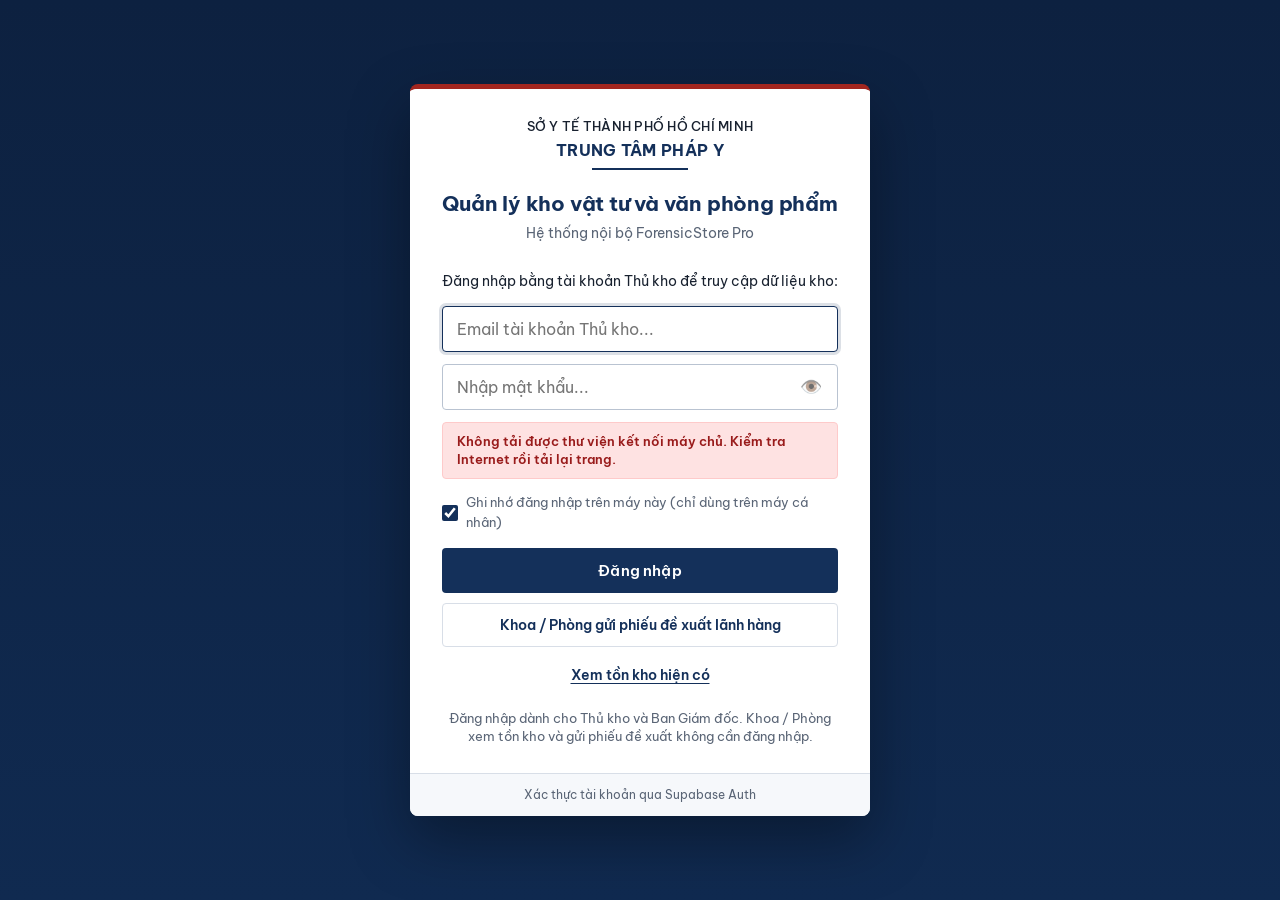
==== commit 17d0b187: "Add files via upload" ====
--- a/index.html
+++ b/index.html
@@ -303,6 +303,9 @@
         
         <button type="button" id="btn-lock-open-requisition" onclick="if(window.openCreateRequisitionModal) window.openCreateRequisitionModal();" class="btn btn-outline btn-block" style="margin-top: 12px; font-size: 13px; font-weight: 700; color: #0f766e; border-color: #99f6e4; background: #f0fdfa; padding: 10px; border-radius: 8px;">
           📝 Khoa / Phòng Đăng Ký Lãnh Vật Tư & VPP
+        </button>
+        <button type="button" id="btn-lock-open-public-stock" class="btn btn-outline btn-block" style="margin-top: 8px; font-size: 13px; font-weight: 700; padding: 10px; border-radius: 8px;">
+          Xem tồn kho hiện có
         </button>
         <div class="lock-security-notice" style="margin-top: 14px; padding: 10px 14px; background: rgba(15, 118, 110, 0.05); border: 1px dashed #99f6e4; border-radius: 8px; font-size: 12px; color: #0f766e; text-align: center; line-height: 1.45;">
           🛡️ <em>Khu vực quản trị dành riêng cho Thủ kho. Cán bộ các Khoa / Phòng gửi đề xuất lãnh vật tư vui lòng nhấn nút màu xanh ngọc ở trên (không cần mật khẩu).</em>
@@ -1431,7 +1434,8 @@
             </div>
             <div class="form-group">
               <label class="form-label">Định Mức Tồn Tối Thiểu</label>
-              <input type="number" class="form-control" id="item-min-stock" min="0" value="5" required>
+              <input type="number" class="form-control" id="item-min-stock" min="0" step="any" placeholder="Để trống = không cảnh báo">
+              <small class="text-muted" style="font-size: 11.5px;">Chỉ khi điền số ở đây, hệ thống mới cảnh báo lúc tồn kho xuống dưới mức này.</small>
             </div>
 
             <div class="form-group col-span-3">
@@ -2072,6 +2076,56 @@
     </div>
   </div>
 
+
+  <!-- MODAL: TỒN KHO CÔNG KHAI CHO KHOA / PHÒNG (CHỈ XEM) -->
+  <div class="modal-overlay" id="modal-public-stock">
+    <div class="modal-container" style="max-width: 920px; width: 100%;">
+      <div class="modal-header" style="background: linear-gradient(135deg, #0f766e 0%, #0284c7 100%); color: white;">
+        <div>
+          <h3 style="margin: 0;">Tồn kho hiện có</h3>
+          <small id="public-stock-subtitle" style="opacity: .85;">Số lượng còn hạn sử dụng, cập nhật theo thời gian thực</small>
+        </div>
+        <button type="button" class="btn btn-outline btn-icon" id="btn-close-public-stock" aria-label="Đóng">&times;</button>
+      </div>
+      <div class="modal-body" style="padding: 16px 20px;">
+        <div style="display: flex; gap: 8px; flex-wrap: wrap; margin-bottom: 12px;">
+          <input type="search" class="form-control" id="public-stock-search" placeholder="Tìm theo tên hoặc mã hàng..." style="flex: 1 1 240px;">
+          <select class="form-control" id="public-stock-wh" style="flex: 0 1 200px;">
+            <option value="ALL">Tất cả kho</option>
+            <option value="CHEMICAL">Kho vật tư</option>
+            <option value="OFFICE">Kho văn phòng phẩm</option>
+          </select>
+          <select class="form-control" id="public-stock-filter" style="flex: 0 1 160px;">
+            <option value="ALL">Tất cả</option>
+            <option value="IN">Còn hàng</option>
+            <option value="OUT">Đã hết</option>
+          </select>
+        </div>
+        <div class="table-responsive" style="max-height: 60vh; overflow: auto;">
+          <table class="data-table">
+            <thead>
+              <tr>
+                <th>Mã hàng</th>
+                <th>Tên hàng</th>
+                <th>Kho</th>
+                <th class="text-right">Tồn còn hạn</th>
+                <th>ĐVT</th>
+              </tr>
+            </thead>
+            <tbody id="public-stock-tbody"></tbody>
+          </table>
+        </div>
+        <p style="font-size: 12px; color: var(--text-muted); margin: 10px 0 0;">Hóa chất Độc bảng A và Tiền chất ma túy không hiển thị ở đây; liên hệ Thủ kho khi cần.</p>
+      </div>
+      <div class="modal-footer">
+        <div class="modal-footer-summary"><span id="public-stock-count" style="font-size: 12.5px; color: var(--text-muted);"></span></div>
+        <div class="modal-footer-actions">
+          <button type="button" class="btn btn-outline" id="btn-close-public-stock-2">Đóng</button>
+          <button type="button" class="btn btn-primary" id="btn-public-stock-to-req">Lập phiếu đề xuất lãnh hàng</button>
+        </div>
+      </div>
+    </div>
+  </div>
   <!-- TOAST NOTIFICATION CONTAINER -->
   <div class="toast-container" id="toast-container"></div>
 
--- a/css/theme.css
+++ b/css/theme.css
@@ -305,3 +305,23 @@
   html body .master-topbar { border-bottom: 0; }
 }
 html body input[type="checkbox"], html body input[type="radio"] { accent-color: var(--ink) !important; }
+html body .modal-header[style*="gradient"] { background: var(--ink) !important; border-bottom: 3px solid var(--seal) !important; }
+html body .modal-header[style*="gradient"] .btn { background: transparent !important; color: #fff !important; border-color: rgba(255,255,255,.5) !important; }
+html body #btn-lock-open-public-stock {
+  background: transparent !important; border: 1px solid transparent !important; color: var(--ink) !important;
+  font-size: 14px !important; font-weight: 600 !important; padding: 10px !important; width: 100% !important;
+  text-decoration: underline; text-underline-offset: 3px; border-radius: 4px !important;
+}
+html body #btn-lock-open-public-stock:hover { background: var(--ink-soft) !important; }
+@media (max-width: 768px) {
+  html body #modal-public-stock .modal-container { max-height: 92vh; }
+  html body #modal-public-stock .modal-footer-actions { display: grid; grid-template-columns: 1fr; gap: 6px; width: 100%; }
+}
+html body .modal-header[style*="gradient"] h3, html body .modal-header[style*="gradient"] small { color: #fff !important; }
+html body #lock-email-input, html body #lock-password-input { text-transform: none !important; letter-spacing: 0 !important; font-family: var(--font-sans) !important; }
+html body #lock-email-input::placeholder, html body #lock-password-input::placeholder { letter-spacing: 0 !important; text-transform: none !important; }
+@media (max-width: 768px) {
+  html body #modal-public-stock th:nth-child(1), html body #modal-public-stock td:nth-child(1),
+  html body #modal-public-stock th:nth-child(3), html body #modal-public-stock td:nth-child(3) { display: none; }
+  html body #modal-public-stock td:nth-child(2) { font-size: 13px; }
+}
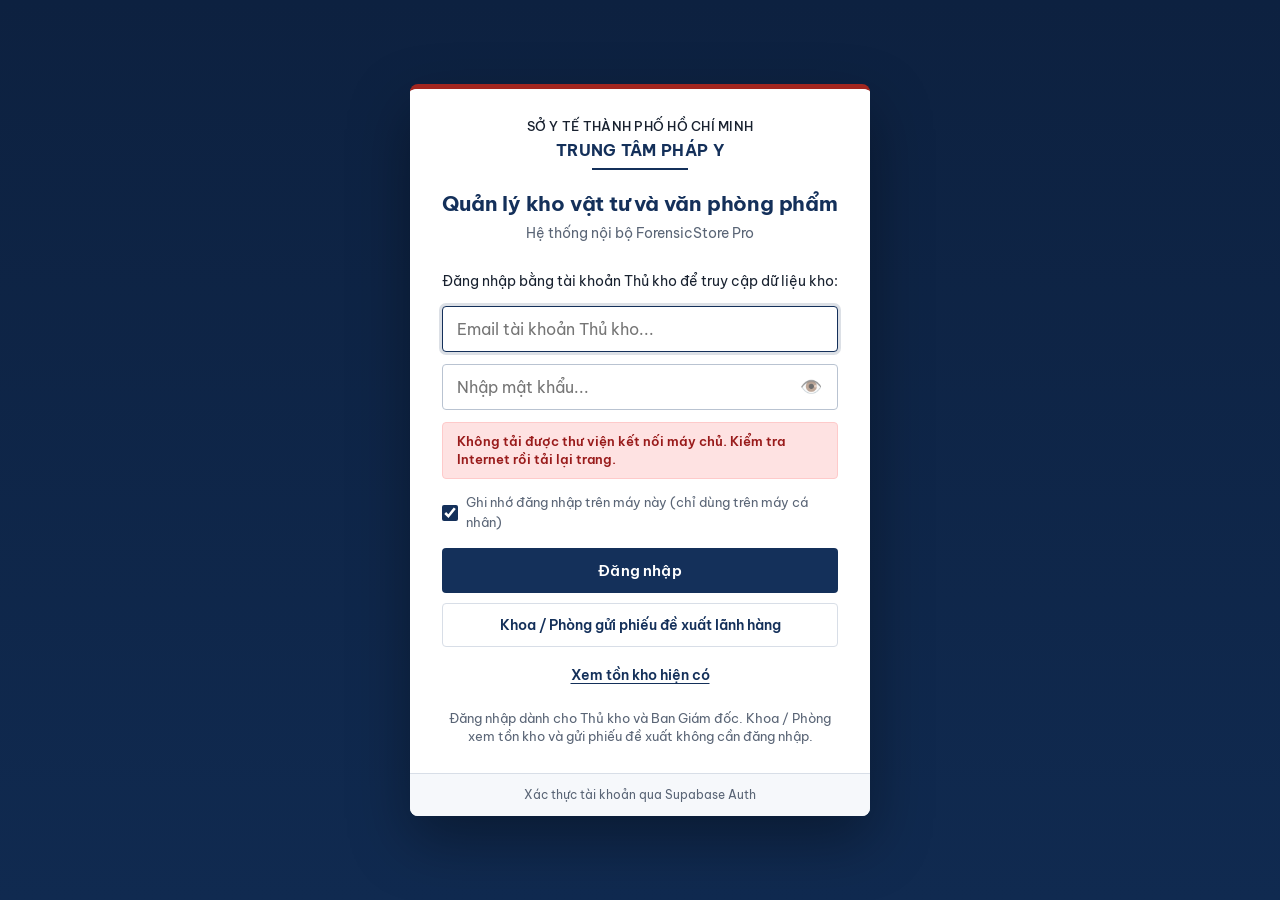
==== commit 607b388d: "Add files via upload" ====
--- a/index.html
+++ b/index.html
@@ -1240,6 +1240,20 @@
                 </div>
 
                 <div style="border-top: 1px dashed var(--border); padding-top: 16px;">
+                  <h4 style="font-size: 14px; font-weight: 700; color: var(--danger); margin-bottom: 6px;">Xóa dữ liệu theo kho (để nhập lại từ đầu)</h4>
+                  <p style="font-size: 12px; color: var(--text-muted); margin-bottom: 10px;">
+                    Xóa toàn bộ mặt hàng và phiếu nhập/xuất của kho được chọn. Hệ thống tự tải file sao lưu trước khi xóa; trên Đám Mây vẫn giữ bản cũ trong nhật ký phiên bản.
+                  </p>
+                  <div style="display: flex; gap: 8px; flex-wrap: wrap;">
+                    <select class="form-control" id="wipe-warehouse-select" style="max-width: 240px;">
+                      <option value="OFFICE">Kho Văn phòng phẩm</option>
+                      <option value="CHEMICAL">Kho Vật tư</option>
+                    </select>
+                    <button class="btn btn-danger btn-sm" id="btn-wipe-warehouse">Xóa toàn bộ dữ liệu kho này</button>
+                  </div>
+                </div>
+
+                <div style="border-top: 1px dashed var(--border); padding-top: 16px;">
                   <h4 style="font-size: 14px; font-weight: 700; color: var(--danger); margin-bottom: 6px;">⚠️ Khôi Phục Dữ Liệu Mẫu Pháp Y Gốc</h4>
                   <p style="font-size: 12px; color: var(--text-muted); margin-bottom: 10px;">
                     Nạp lại bộ dữ liệu mẫu chuẩn ngành Pháp y (Kit ADN, que test ma túy, Formalin, VPP...).
@@ -1441,6 +1455,21 @@
             <div class="form-group col-span-3">
               <label class="form-label">Ghi Chú Nghiệp Vụ / Mục Đích Sử Dụng</label>
               <textarea class="form-control" id="item-notes" rows="2" placeholder="Ghi chú thêm về mục đích giám định, khuyến cáo an toàn..."></textarea>
+            </div>
+
+            <div class="form-group col-span-3" id="item-stock-adjust" style="display: none; border-top: 1px dashed var(--border); padding-top: 12px;">
+              <label class="form-label" style="display: flex; justify-content: space-between; align-items: center;">
+                <span>Điều chỉnh số lượng tồn (theo kiểm kê)</span>
+                <small class="text-muted" style="font-weight: normal;">Chỉ sửa ô "Tồn thực tế" của lô cần chỉnh</small>
+              </label>
+              <div class="table-responsive">
+                <table class="data-table" style="font-size: 13px;">
+                  <thead><tr><th>Số lô</th><th>Hạn dùng</th><th class="text-right">Tồn trên phần mềm</th><th style="width: 160px;">Tồn thực tế</th></tr></thead>
+                  <tbody id="item-adjust-tbody"></tbody>
+                </table>
+              </div>
+              <input type="text" class="form-control" id="item-adjust-reason" placeholder="Lý do điều chỉnh (bắt buộc khi có thay đổi), VD: Kiểm kê ngày 16/10/2026" style="margin-top: 8px;">
+              <small class="text-muted" style="font-size: 11.5px;">Khi lưu, phần mềm tự lập phiếu nhập (nếu tăng) hoặc phiếu xuất (nếu giảm) ghi lý do "Điều chỉnh theo kiểm kê", để báo cáo Nhập - Xuất - Tồn luôn khớp.</small>
             </div>
           </div>
         </div>
@@ -1587,6 +1616,7 @@
             <div class="form-group">
               <label class="form-label">Ngày Nhập Kho <span class="required">*</span></label>
               <input type="date" class="form-control" id="batch-date" required>
+              <small id="batch-date-text" style="font-size: 12px; color: var(--text-muted);"></small>
             </div>
             <div class="form-group">
               <label class="form-label">Nhà Cung Cấp / Nguồn Nhập:</label>
@@ -1625,6 +1655,10 @@
             <span style="font-size: 12.5px; color: var(--text-muted);">Hệ thống tự động tra cứu mã chuẩn và tạo mới mặt hàng nếu chưa có</span>
           </div>
 
+          <div id="batch-plan-summary" style="display: none; margin-bottom: 10px; font-size: 13px; line-height: 1.55;"></div>
+          <label id="batch-update-units-wrap" style="display: none; font-size: 13px; margin-bottom: 8px; gap: 6px; align-items: center;">
+            <input type="checkbox" id="batch-update-units" checked> Cập nhật ĐVT của mặt hàng có sẵn theo file
+          </label>
           <div class="table-responsive" style="max-height: 300px; overflow-y: auto; border: 1px solid var(--border); border-radius: 6px;">
             <table class="table" id="table-batch-preview">
               <thead>
@@ -2011,7 +2045,7 @@
       <div class="modal-footer" style="display: flex; justify-content: space-between; align-items: center; flex-wrap: wrap; gap: 10px;">
         <div>
           <button type="button" class="btn btn-outline" id="btn-print-requisition-a4" style="color: #0369a1; border-color: #7dd3fc; font-weight: 600;">
-            🖨️ In Phiếu Đề Xuất A4
+            🖨️ In Phiếu Lãnh Vật Tư
           </button>
         </div>
         <div style="display: flex; gap: 8px; flex-wrap: wrap;" id="req-detail-action-buttons">
@@ -2134,16 +2168,5 @@
   <script src="js/item-catalog-data.js" onerror="var s=document.createElement('script');s.src='item-catalog-data.js';document.body.appendChild(s);"></script>
   <script src="js/theme.js"></script>
   <script src="js/app.js" onerror="var s=document.createElement('script');s.src='app.js';document.body.appendChild(s);"></script>
-  <script>
-    window.addEventListener('DOMContentLoaded', function() {
-      setTimeout(function() {
-        if (!document.querySelector('script[src="app.js"]') && typeof ForensicStorage === 'undefined') {
-          var fb = document.createElement('script');
-          fb.src = 'app.js';
-          document.body.appendChild(fb);
-        }
-      }, 150);
-    });
-  </script>
 </body>
 </html>
